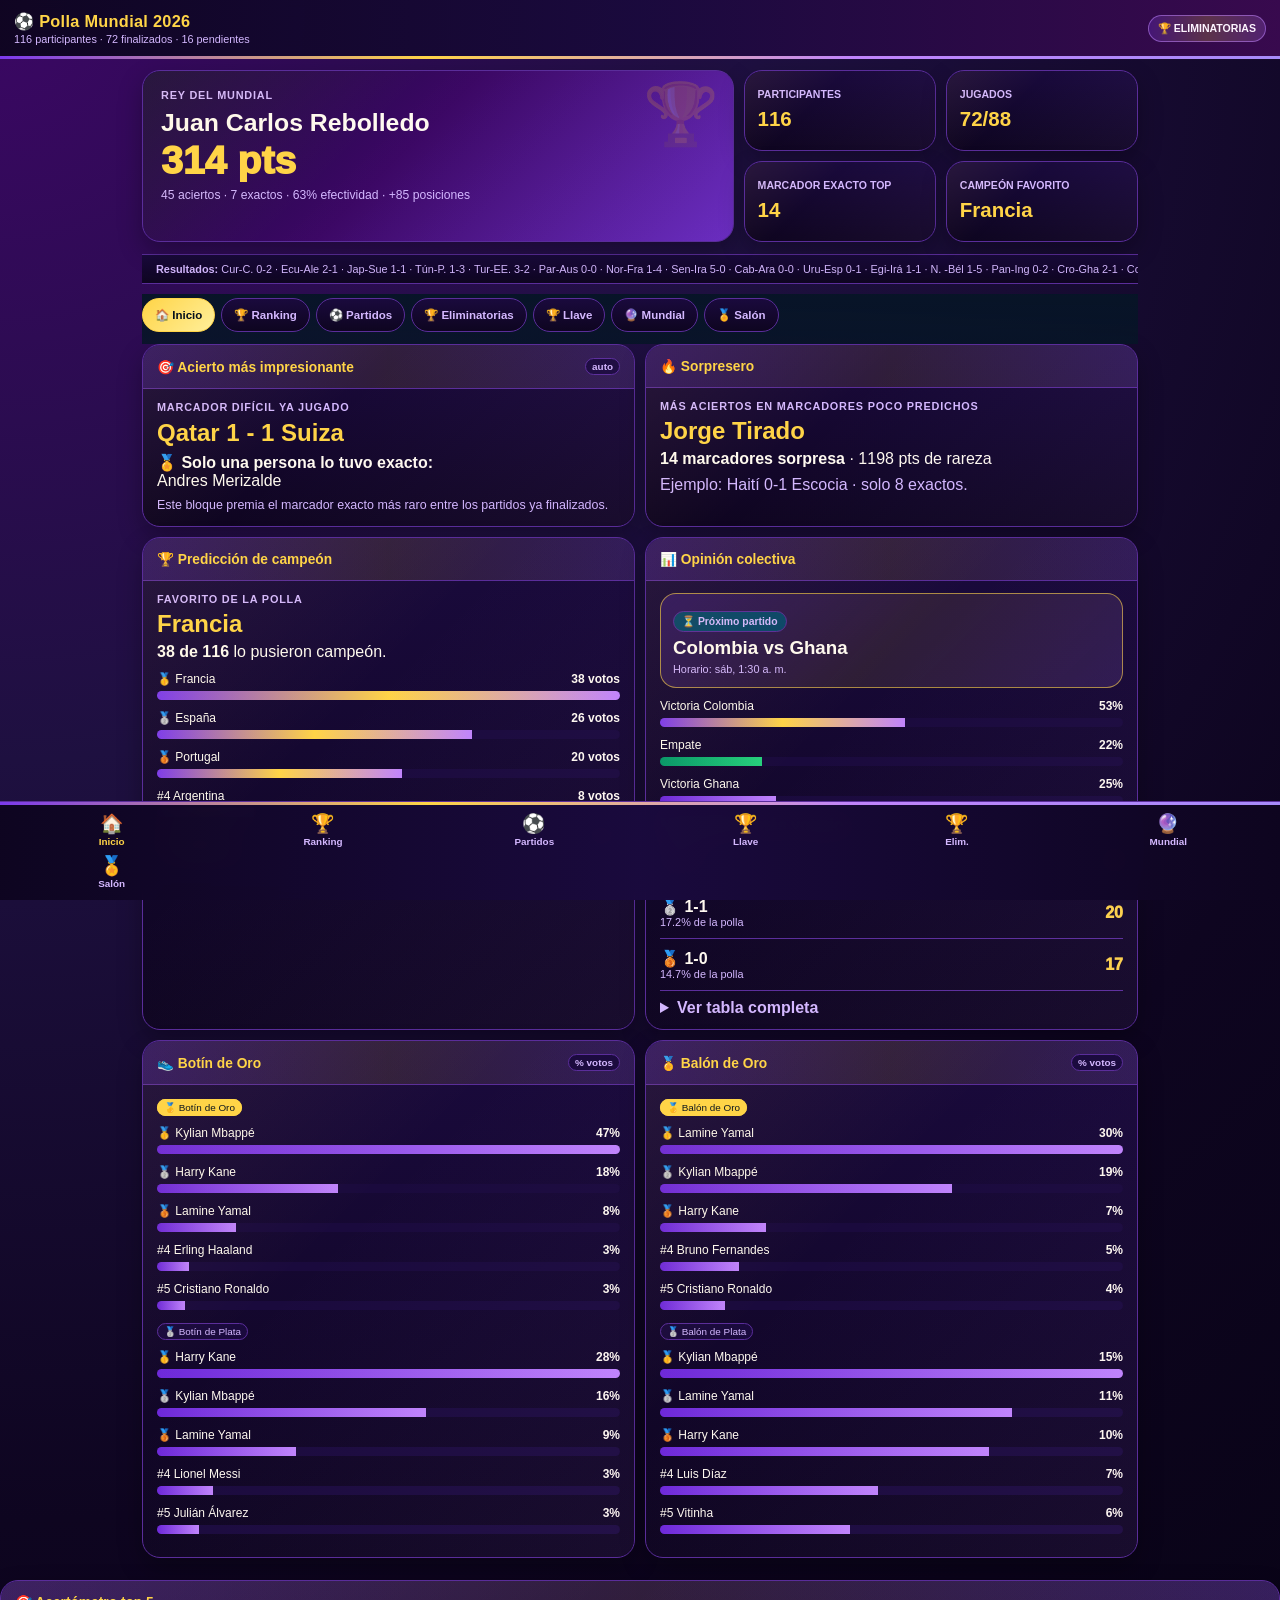
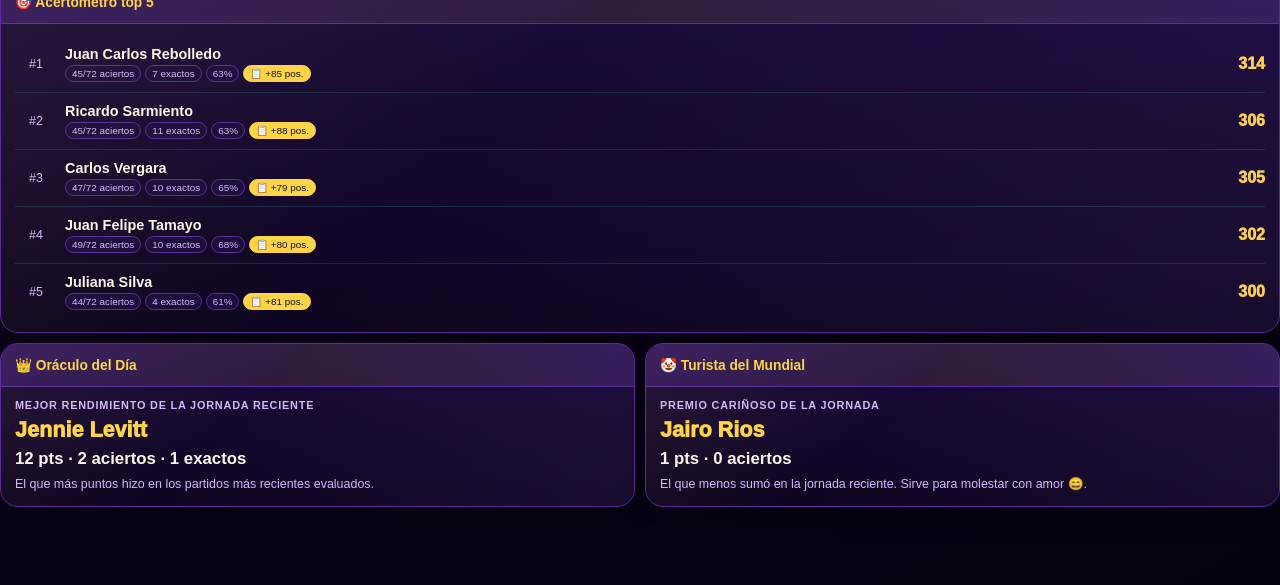
==== index.html @ 4b22132c "Add files via upload" ====
<!DOCTYPE html>
<html lang="es">
<head>
<meta charset="UTF-8">
<meta name="viewport" content="width=device-width,initial-scale=1.0,viewport-fit=cover">
<meta http-equiv="Cache-Control" content="no-cache, no-store, must-revalidate">
<meta http-equiv="Pragma" content="no-cache">
<meta http-equiv="Expires" content="0">
<title>⚽ Polla Mundial 2026 · Eliminatorias</title>
<style>
:root{--bg:#0e0520;--panel:#1a0a3d;--panel2:#240f52;--line:#5a2d9a;--gold:#ffd447;--gold2:#f4b400;--txt:#fffaf0;--muted:#d4b8ff;--ok:#26d07c;--bad:#ef3e36;--blue:#a78bfa;--violet:#c084fc;--red:#f472b6;--green:#34d399;--white:#fdf4ff}
*{box-sizing:border-box;margin:0;padding:0}
body{font-family:-apple-system,BlinkMacSystemFont,'Segoe UI',Roboto,sans-serif;background:radial-gradient(circle at top left,#3b0764 0,#1e1040 30%,#0e0520 60%,#050210 100%);color:var(--txt);min-height:100vh;padding-bottom:78px}
.header{position:sticky;top:0;z-index:50;background:linear-gradient(90deg,rgba(14,5,32,.97),rgba(26,10,61,.97),rgba(58,10,80,.95));backdrop-filter:blur(14px);border-bottom:1px solid var(--line);padding:12px 14px;display:flex;align-items:center;justify-content:space-between;gap:12px}
.brand h1{font-size:1.02rem;color:var(--gold);letter-spacing:.3px}.brand p{font-size:.68rem;color:var(--muted);margin-top:2px}
.pill{display:inline-flex;align-items:center;gap:5px;background:linear-gradient(90deg,#7c3aed44,#ffd44733,#c084fc33);border:1px solid #c084fc88;color:var(--white);font-size:.66rem;font-weight:800;border-radius:999px;padding:6px 9px;white-space:nowrap}
.wrap{max-width:1020px;margin:0 auto;padding:12px}
.hero{display:grid;grid-template-columns:1.2fr .8fr;gap:10px;margin-bottom:12px}
.card{background:linear-gradient(180deg,rgba(26,10,61,.98),rgba(14,5,32,.98));border:1px solid var(--line);border-radius:18px;box-shadow:0 10px 24px rgba(0,0,0,.28);overflow:hidden}
.leader{padding:18px;min-height:172px;position:relative}.leader:after{content:'🏆';position:absolute;right:14px;top:8px;font-size:3.8rem;opacity:.12}
.label{color:var(--muted);font-size:.68rem;font-weight:800;text-transform:uppercase;letter-spacing:.8px}.leader-name{font-size:1.55rem;font-weight:900;margin:8px 0 4px}.leader-points{font-size:2.45rem;color:var(--gold);font-weight:950;line-height:1}.leader-sub{color:var(--muted);font-size:.76rem;margin-top:8px}
.stats-grid{display:grid;grid-template-columns:1fr 1fr;gap:10px}.mini{padding:13px;min-height:81px}.mini b{display:block;font-size:1.28rem;color:var(--gold);margin-top:5px}.mini span{color:var(--muted);font-size:.66rem;text-transform:uppercase;font-weight:800}
.tabs{display:flex;gap:6px;overflow-x:auto;padding:4px 0 12px;position:sticky;top:58px;z-index:45;background:linear-gradient(180deg,rgba(7,21,39,.96),rgba(7,21,39,.88))}
.tabbtn{border:1px solid var(--line);background:linear-gradient(180deg,#1a0a3d,#0e0520);color:var(--muted);font-size:.72rem;font-weight:850;border-radius:999px;padding:9px 12px;white-space:nowrap;cursor:pointer}.tabbtn.act{background:linear-gradient(135deg,var(--gold),#ffef9a);color:#06101d;border-color:var(--gold)}
.section{display:none}.section.act{display:block}.grid2{display:grid;grid-template-columns:1fr 1fr;gap:10px}.grid3{display:grid;grid-template-columns:repeat(3,1fr);gap:10px}.section-title{font-size:.86rem;color:var(--gold);font-weight:900;padding:13px 14px;border-bottom:1px solid var(--line);display:flex;justify-content:space-between;align-items:center;gap:8px}.body{padding:12px 14px}.muted{color:var(--muted)}
.search{width:100%;padding:10px 14px;border-radius:999px;background:var(--panel2);border:1px solid var(--line);color:#fff;outline:none;margin-bottom:10px}
.rank-row{display:grid;grid-template-columns:42px 1fr 72px;gap:8px;align-items:center;padding:10px 0;border-bottom:1px solid rgba(30,58,85,.75);cursor:pointer}.rank-row:last-child{border-bottom:none}.pos{color:var(--muted);font-size:.78rem;text-align:center}.name{font-weight:760;font-size:.9rem}.pts{text-align:right;color:var(--gold);font-weight:950}
.chips{margin-top:3px;display:flex;gap:4px;flex-wrap:wrap}.chip{font-size:.62rem;background:#1a0a3d;border:1px solid var(--line);color:var(--muted);padding:2px 6px;border-radius:999px}.chip.gold{color:#06101d;background:var(--gold);border-color:var(--gold)}.chip.ok{color:var(--ok);border-color:#4cde7a66;background:#4cde7a12}.chip.violet{color:var(--violet);border-color:#c084fc66;background:#c084fc14}
.match-card{display:flex;justify-content:space-between;align-items:center;gap:8px;padding:10px 0;border-bottom:1px solid var(--line)}.match-card:last-child{border-bottom:none}.score{font-weight:950;color:var(--gold);white-space:nowrap}
.barrow{margin:11px 0}.barhead{display:flex;justify-content:space-between;font-size:.75rem;margin-bottom:5px}.bar{height:9px;background:#1a0a3d;border-radius:99px;overflow:hidden}.fill{height:100%;background:linear-gradient(90deg,#7c3aed,#ffd447,#c084fc)}.fill.ok{background:linear-gradient(90deg,#059669,#26d07c)}.fill.violet{background:linear-gradient(90deg,#6d28d9,#c084fc)}
.pred-match{padding:12px;border:1px solid var(--line);border-radius:14px;background:linear-gradient(180deg,#1a0a3d,#0e0520);margin-bottom:10px}.pred-title{font-weight:900;margin-bottom:4px}.pred-sub{font-size:.68rem;color:var(--muted);margin-bottom:8px}.group-head{display:flex;gap:6px;overflow:auto;padding-bottom:10px}.group-head button{border:1px solid var(--line);background:var(--panel2);color:var(--muted);border-radius:999px;padding:7px 11px;font-weight:900}.group-head button.act{background:linear-gradient(135deg,var(--gold),#ffef9a);color:#06101d;border-color:var(--gold)}
.profile{position:fixed;inset:0;background:rgba(2,1,10,.80);display:none;align-items:flex-end;z-index:100}.profile.act{display:flex}.sheet{background:#1a0a3d;border-top:1px solid var(--line);border-radius:24px 24px 0 0;width:100%;max-height:88vh;overflow:auto;padding:18px}.close{float:right;background:#240f52;border:1px solid var(--line);color:#fff;border-radius:999px;width:34px;height:34px}.prof-name{font-size:1.3rem;color:var(--gold);font-weight:950;margin:8px 0 12px}.prof-grid{display:grid;grid-template-columns:1fr 1fr;gap:8px}.prof-stat{background:#240f52;border:1px solid var(--line);border-radius:14px;padding:12px}.prof-stat span{font-size:.65rem;color:var(--muted);text-transform:uppercase;font-weight:850}.prof-stat b{display:block;font-size:1.25rem;color:#fff;margin-top:4px}
.bottom{position:fixed;left:0;right:0;bottom:0;z-index:60;background:linear-gradient(90deg,rgba(14,5,32,.97),rgba(26,10,61,.97));backdrop-filter:blur(14px);border-top:1px solid var(--line);display:grid;grid-template-columns:repeat(6,1fr);padding:7px 6px calc(7px + env(safe-area-inset-bottom))}.bottom button{background:transparent;border:0;color:var(--muted);font-size:.62rem;font-weight:800;padding:4px}.bottom button b{display:block;font-size:1.18rem;margin-bottom:1px}.bottom button.act{color:var(--gold)}
.empty{padding:22px;text-align:center;color:var(--muted)}.linkbtn{display:inline-block;background:var(--gold);color:#06101d;text-decoration:none;border-radius:999px;padding:10px 14px;font-weight:900;font-size:.78rem}.badge-card{display:flex;gap:12px;align-items:center;padding:10px 0;border-bottom:1px solid var(--line)}.badge-card:last-child{border-bottom:none}.badge-ico{font-size:1.8rem}.badge-title{font-weight:900}.badge-winner{font-size:.75rem;color:var(--gold);margin-top:3px}.rbar{font-size:.68rem;color:var(--muted);overflow:auto;white-space:nowrap;background:linear-gradient(180deg,#1a0a3d,#0e0520);border-top:1px solid var(--line);border-bottom:1px solid var(--line);padding:8px 14px;margin-bottom:10px}.admin-note{background:#3a1a26;border:1px solid #ffd44788;color:#fff7e6;padding:12px;border-radius:14px;font-size:.78rem;line-height:1.45}

.header:after{content:'';position:absolute;left:0;right:0;bottom:-2px;height:3px;background:linear-gradient(90deg,#7c3aed,#ffd447,#c084fc,#a78bfa)}
.card{position:relative}
.card:before{content:'';position:absolute;inset:0;border-radius:18px;pointer-events:none;background:linear-gradient(135deg,rgba(255,212,71,.08),transparent 38%,rgba(192,132,252,.07));opacity:.85}
.leader{background:linear-gradient(135deg,#1a0a3d 0%,#3b0764 45%,#7c3aed 130%)}
.leader:after{opacity:.18}
.section-title{background:linear-gradient(90deg,rgba(124,58,237,.22),rgba(255,212,71,.10),rgba(192,132,252,.14))}
.rank-row:hover,.match-card:hover,.badge-card:hover{background:rgba(255,212,71,.06);border-radius:12px}
.bottom{background:linear-gradient(90deg,rgba(14,5,32,.98),rgba(26,10,61,.98),rgba(14,5,32,.98))}
.bottom:before{content:'';position:absolute;left:0;right:0;top:0;height:3px;background:linear-gradient(90deg,#7c3aed,#ffd447,#c084fc,#a78bfa)}


.submenu{display:flex;gap:7px;overflow:auto;margin-bottom:10px;padding-bottom:2px}
.submenu button{border:1px solid var(--line);background:linear-gradient(180deg,#1a0a3d,#0e0520);color:var(--muted);border-radius:999px;padding:8px 11px;font-size:.68rem;font-weight:900;white-space:nowrap;cursor:pointer}
.submenu button.act{background:linear-gradient(135deg,var(--gold),#ffef9a);color:#06101d;border-color:var(--gold)}
.subpanel{display:none}.subpanel.act{display:block}
.pred-table-wrap{overflow:auto;border:1px solid var(--line);border-radius:16px;background:rgba(14,5,32,.35)}
.pred-table{width:100%;border-collapse:collapse;min-width:780px}
.pred-table th{position:sticky;top:0;background:#1a0a3d;color:var(--gold);font-size:.67rem;text-transform:uppercase;letter-spacing:.4px;padding:10px 8px;border-bottom:1px solid var(--line);text-align:left}
.pred-table td{padding:10px 8px;border-bottom:1px solid rgba(31,122,140,.45);font-size:.78rem;vertical-align:top}
.pred-table tr:hover{background:rgba(255,212,71,.06)}
.pred-team{font-weight:900;color:var(--white)}
.pred-small{font-size:.68rem;color:var(--muted);margin-top:3px}
.pred-winner{font-weight:950;color:var(--gold)}
.pred-score-chip{display:inline-block;border:1px solid #ffd44788;background:#ffd44722;color:#fff7e6;border-radius:999px;padding:3px 7px;font-size:.68rem;font-weight:900;margin:1px}
.award-card{padding:12px;border:1px solid rgba(90,45,154,.7);border-radius:16px;background:linear-gradient(135deg,rgba(26,10,61,.9),rgba(14,5,32,.9));margin-bottom:9px}
.award-card h3{font-size:.92rem;color:var(--gold);margin-bottom:3px}
.award-desc{font-size:.72rem;line-height:1.38;color:var(--muted);margin-top:3px}
.award-rule{font-size:.66rem;color:var(--white);opacity:.9;margin-top:4px}


.live-card{border:1px solid #ffd44799;background:linear-gradient(135deg,rgba(124,58,237,.22),rgba(255,212,71,.10),rgba(192,132,252,.14));border-radius:16px;padding:12px;margin-bottom:10px}
.live-badge{display:inline-block;background:#e5253a;color:#fff;border-radius:999px;padding:3px 8px;font-size:.65rem;font-weight:950;margin-bottom:6px;letter-spacing:.4px}
.time-badge{display:inline-block;background:#084568;border:1px solid var(--line);color:var(--muted);border-radius:999px;padding:3px 8px;font-size:.65rem;font-weight:850;margin-top:5px}


.quick-award-name{font-size:1.35rem;font-weight:950;color:var(--gold);margin:6px 0}
.quick-award-score{font-size:1.05rem;font-weight:900}
.quick-award-desc{font-size:.78rem;color:var(--muted);line-height:1.4;margin-top:7px}

@media(max-width:720px){.hero,.grid2,.grid3{grid-template-columns:1fr}.stats-grid{grid-template-columns:1fr 1fr}.leader{min-height:150px}.leader-name{font-size:1.25rem}.leader-points{font-size:2.05rem}.tabs{display:none}.wrap{padding:10px}.brand h1{font-size:.92rem}.pill{font-size:.58rem}.rank-row{grid-template-columns:34px 1fr 62px}.name{font-size:.84rem}.section-title{font-size:.82rem}.bottom button{font-size:.58rem}}

.collective-table{width:100%;border-collapse:collapse;background:#fff;color:#111;border-radius:10px;overflow:hidden;font-size:.82rem}
.collective-table th{background:#bfbfbf;color:#111;text-transform:uppercase;text-align:left;padding:7px;border:1px solid #111}
.collective-table td{padding:7px;border:1px solid #111}
.collective-table tfoot td{background:#bfbfbf;font-weight:900;text-transform:uppercase}

.ko-summary{display:grid;grid-template-columns:repeat(5,1fr);gap:8px;margin-bottom:12px}
.ko-card{background:#1a0a3d;border:1px solid var(--line);border-radius:15px;padding:12px;min-height:80px}
.ko-card span{display:block;color:var(--muted);font-size:.64rem;text-transform:uppercase;font-weight:900}.ko-card b{display:block;color:var(--gold);font-size:1.25rem;margin-top:5px}
.ko-rank-row{display:grid;grid-template-columns:44px 1fr 86px;gap:8px;align-items:center;border-bottom:1px solid rgba(31,122,140,.45);padding:10px 0;cursor:pointer}.ko-rank-row:last-child{border-bottom:none}
.ko-status{font-size:.72rem;color:var(--muted);line-height:1.35;margin:0 0 10px}.ko-phase-title{font-weight:950;color:var(--gold);margin:4px 0 8px}.ko-detail{font-size:.68rem;color:var(--muted);margin-top:4px}.ko-pill{display:inline-block;border:1px solid var(--line);border-radius:999px;padding:3px 7px;margin:2px;font-size:.65rem;color:var(--muted);background:#062441}.ko-pill.ok{border-color:#26d07c99;color:#26d07c}.ko-pill.bad{border-color:#ef3e3699;color:#ff8a84}
@media(max-width:700px){.ko-summary{grid-template-columns:1fr 1fr}.hero,.grid2,.grid3{grid-template-columns:1fr}.tabs{top:56px}.pred-table{min-width:680px}}

</style>
<link rel="stylesheet" href="bracket.css">
</head>
<body>
<header class="header"><div class="brand"><h1>⚽ Polla Mundial 2026</h1><p id="subtitle">Cargando datos...</p></div><span class="pill" id="live-pill">🏆 ELIMINATORIAS</span></header>
<div class="wrap">
  <section class="hero">
    <div class="card leader"><div class="label">Rey del Mundial</div><div class="leader-name" id="leader-name">—</div><div class="leader-points"><span id="leader-pts">0</span> pts</div><div class="leader-sub" id="leader-sub">Calculando ranking...</div></div>
    <div class="stats-grid">
      <div class="card mini"><span>Participantes</span><b id="stat-part">116</b></div>
      <div class="card mini"><span>Jugados</span><b id="stat-played">0/0</b></div>
      <div class="card mini"><span>Marcador exacto top</span><b id="stat-exact">0</b></div>
      <div class="card mini"><span>Campeón favorito</span><b id="stat-champ">—</b></div>
    </div>
  </section>

  <div class="rbar" id="rbar"><b>Resultados:</b> cargando...</div>

  <nav class="tabs">
    <button class="tabbtn act" onclick="show('inicio',this)">🏠 Inicio</button>
    <button class="tabbtn" onclick="show('ranking',this)">🏆 Ranking</button>
    <button class="tabbtn" onclick="show('partidos',this)">⚽ Partidos</button>
    <button class="tabbtn" onclick="show('eliminatorias',this)">🏆 Eliminatorias</button>
    <button class="tabbtn" onclick="show('bracket',this)">🏆 Llave</button>
    <button class="tabbtn" onclick="show('preds',this)">🔮 Mundial</button>
    <button class="tabbtn" onclick="show('salon',this)">🏅 Salón</button>
  </nav>

  <section id="inicio" class="section act">
    <div class="grid2">
      <div class="card"><div class="section-title">🎯 Acierto más impresionante <span id="daily-tag" class="chip">auto</span></div><div class="body" id="daily-card"></div></div>
      <div class="card"><div class="section-title">🔥 Sorpresero</div><div class="body" id="surprise-card"></div></div>
    </div>
    <div style="height:10px"></div>
    <div class="grid2">
      <div class="card"><div class="section-title">🏆 Predicción de campeón</div><div class="body" id="champion-card"></div></div>
      <div class="card"><div class="section-title">📊 Opinión colectiva</div><div class="body" id="collective-card"></div></div>
    </div>
    <div style="height:10px"></div>
    <div class="grid2">
      <div class="card"><div class="section-title">👟 Botín de Oro <span class="chip">% votos</span></div><div class="body" id="botin-card"></div></div>
      <div class="card"><div class="section-title">🏅 Balón de Oro <span class="chip">% votos</span></div><div class="body" id="balon-card"></div></div>
    </div>
    </div>
    <div style="height:10px"></div>
    <div class="card"><div class="section-title">🎯 Acertómetro top 5</div><div class="body" id="top-meter"></div></div>
    <div style="height:10px"></div>
    <div class="grid2">
      <div class="card"><div class="section-title">👑 Oráculo del Día</div><div class="body" id="oracle-card"></div></div>
      <div class="card"><div class="section-title">🤡 Turista del Mundial</div><div class="body" id="tourist-card"></div></div>
    </div>
  </section>

  <section id="ranking" class="section"><div class="card"><div class="section-title">🏆 Ranking general <span class="chip">toca un nombre</span></div><div class="body"><input class="search" id="search" placeholder="🔍 Buscar participante..." oninput="renderRanking()"><div id="ranking-list"></div></div></div></section>


  <section id="eliminatorias" class="section">
    <div class="card">
      <div class="section-title">🏆 Eliminatorias · Ranking por fase <span class="chip">16avos · 8vos · cuartos · semis · final</span></div>
      <div class="body">
        <div class="submenu">
          <button class="act" onclick="showSub('ko-16',this)">🏆 16avos</button>
          <button onclick="showSub('ko-8',this)">⚡ 8vos</button>
          <button onclick="showSub('ko-4',this)">🏅 Cuartos</button>
          <button onclick="showSub('ko-2',this)">🔥 Semis</button>
          <button onclick="showSub('ko-final',this)">👑 Final</button>
          <button onclick="showSub('ko-resumen',this)">📊 Resumen</button>
        </div>
        <div id="sub-ko-16" class="subpanel act"><div id="ko-16-content"></div></div>
        <div id="sub-ko-8" class="subpanel"><div id="ko-8-content"></div></div>
        <div id="sub-ko-4" class="subpanel"><div id="ko-4-content"></div></div>
        <div id="sub-ko-2" class="subpanel"><div id="ko-2-content"></div></div>
        <div id="sub-ko-final" class="subpanel"><div id="ko-final-content"></div></div>
        <div id="sub-ko-resumen" class="subpanel"><div id="ko-resumen-content"></div></div>
      </div>
    </div>
  </section>

  <!-- ═══════════════════════════════════════════════════════
       🏆 CAMINO AL CAMPEONATO — bracket.js
       Todo el renderizado es dinámico. No editar manualmente.
       ═══════════════════════════════════════════════════════ -->
  <section id="bracket" class="section">
    <div class="card" style="overflow:hidden;padding:0">
      <div id="bracket-section-body">
        <!-- bracket.js inyecta aquí el árbol completo -->
        <div class="br-loading">
          <div class="br-loading-spinner"></div><br>Cargando llave…
        </div>
      </div>
    </div>
  </section>

  <section id="preds" class="section">
    <div class="card">
      <div class="section-title">🔮 Predicciones · Eliminatorias <span class="chip">16avos · 8vos · cuartos · semis</span></div>
      <div class="body">
        <div class="submenu" style="overflow-x:auto;display:flex;gap:6px;padding-bottom:8px">
          <button class="act" onclick="showSub('preds-ko16',this)">🏆 16avos</button>
          <button onclick="showSub('preds-ko8',this)">⚡ 8vos</button>
          <button onclick="showSub('preds-ko4',this)">🏅 Cuartos</button>
          <button onclick="showSub('preds-kosf',this)">🔥 Semis+Final</button>
          <button onclick="showSub('preds-honor',this)">🌟 Honor</button>
          <button onclick="showSub('preds-grupos',this)">📋 Grupos</button>
        </div>
        <div id="sub-preds-ko16" class="subpanel act"><div id="preds-ko16-content"></div></div>
        <div id="sub-preds-ko8" class="subpanel"><div id="preds-ko8-content"></div></div>
        <div id="sub-preds-ko4" class="subpanel"><div id="preds-ko4-content"></div></div>
        <div id="sub-preds-kosf" class="subpanel"><div id="preds-kosf-content"></div></div>
        <div id="sub-preds-honor" class="subpanel">
          <div class="grid2" style="margin-bottom:10px">
            <div><div class="ko-phase-title">🏆 Campeón favorito</div><div id="champion-full"></div></div>
            <div><div class="ko-phase-title">🎖️ Podio elegido</div><div id="podium-card"></div></div>
          </div>
        </div>
        <div id="sub-preds-grupos" class="subpanel">
          <div class="group-head" id="group-buttons"></div>
          <div id="group-predictions"></div>
        </div>
      </div>
    </div>
    <div style="height:10px"></div>
    <div class="card"><div class="section-title">👥 Grupos privados</div><div class="body"><a class="linkbtn" href="grupos.html">Abrir ligas privadas</a><p class="muted" style="margin-top:10px;line-height:1.45">Aquí puedes manejar tus grupos internos.</p></div></div>
  </section>

  <section id="partidos" class="section">
    <div class="card">
      <div class="section-title">⚽ Partidos <span class="chip">16avos · predicciones · calendario</span></div>
      <div class="body">
        <div class="submenu">
          <button class="act" onclick="showSub('match-preds',this)">🔮 Predicciones por partido</button>
          <button onclick="showSub('match-results',this)">✅ Resultados fase de grupos</button>
          <button onclick="showSub('match-next',this)">📅 16avos de Final</button>
        </div>
        <div id="sub-match-preds" class="subpanel act">
          <div class="pred-table-wrap">
            <table class="pred-table">
              <thead><tr><th>Partido</th><th>La multitud dice</th><th>Marcador más predicho</th><th>Top marcadores</th><th>Estado</th></tr></thead>
              <tbody id="match-pred-table"></tbody>
            </table>
          </div>
        </div>
        <div id="sub-match-results" class="subpanel"><div id="played-list"></div></div>
        <div id="sub-match-next" class="subpanel"><div id="pending-list"></div></div>
      </div>
    </div>
  </section>

  <section id="salon" class="section">
    <div class="grid2">
      <div class="card">
        <div class="section-title">🏅 Salón de la fama <span class="chip">premios automáticos</span></div>
        <div class="body" id="badges"></div>
      </div>
      <div class="card">
        <div class="section-title">📖 Qué significa cada premio</div>
        <div class="body" id="award-definitions">
          <div class="award-card"><h3>👑 Oráculo del Día</h3><div class="award-desc">La persona que más puntos hizo en la jornada más reciente con partidos finalizados.</div><div class="award-rule">Premia el mejor rendimiento del día.</div></div>
          <div class="award-card"><h3>🤡 Turista del Mundial</h3><div class="award-desc">La persona con menos puntos en la jornada más reciente.</div><div class="award-rule">Premio cariñoso para quien salió a pasear y no a pronosticar.</div></div>
          <div class="award-card"><h3>🔥 Golpe de Suerte</h3><div class="award-desc">Quien acertó un marcador exacto muy poco predicho.</div><div class="award-rule">Entre más raro el marcador, más vale el golpe.</div></div>
          <div class="award-card"><h3>🎯 Francotirador</h3><div class="award-desc">Quien lleva más marcadores exactos en todo el torneo.</div><div class="award-rule">No basta acertar ganador: aquí manda el marcador perfecto.</div></div>
          <div class="award-card"><h3>🐙 Pulpo Paul</h3><div class="award-desc">Quien tiene el mayor porcentaje de aciertos de resultado.</div><div class="award-rule">Mide consistencia: local, empate o visitante.</div></div>
          <div class="award-card"><h3>🧨 Rey del Batacazo</h3><div class="award-desc">Quien acertó el resultado menos predicho del torneo.</div><div class="award-rule">Premia ver venir lo que casi nadie vio.</div></div>
          <div class="award-card"><h3>🏆 Rey del Mundial</h3><div class="award-desc">El líder actual de la clasificación general.</div><div class="award-rule">El premio principal: más puntos acumulados.</div></div>
        </div>
      </div>
    </div>
    <div style="height:10px"></div>
    <div class="card"><div class="section-title">🧨 Resultados menos predichos</div><div class="body" id="rarest-results"></div></div>
  </section>
</div>

<nav class="bottom">
  <button class="act" onclick="showMobile('inicio',this)"><b>🏠</b>Inicio</button>
  <button onclick="showMobile('ranking',this)"><b>🏆</b>Ranking</button>
  <button onclick="showMobile('partidos',this)"><b>⚽</b>Partidos</button>
  <button onclick="showMobile('bracket',this)"><b>🏆</b>Llave</button>
  <button onclick="showMobile('eliminatorias',this)"><b>🏆</b>Elim.</button>
  <button onclick="showMobile('preds',this)"><b>🔮</b>Mundial</button>
  <button onclick="showMobile('salon',this)"><b>🏅</b>Salón</button>
</nav>

<div class="profile" id="profile"><div class="sheet"><button class="close" onclick="closeProfile()">×</button><div class="prof-name" id="prof-name">Perfil</div><div class="prof-grid" id="prof-grid"></div><div style="height:12px"></div><div class="card"><div class="section-title">Últimos partidos evaluados</div><div class="body" id="prof-matches"></div></div></div></div>

<script>
let PRED,RES,PARTICIPANTES=[],MATCHES=[],PLAYED=[],PENDING=[],RANKING=[],GROUP='A',CHAMPIONS=[],RARE_EVENTS=[],SURPRISE=null;

// Calendario interno para ordenar "en vivo" y "próximos".
// Horas en UTC. No afecta los resultados ni el ranking.
const MATCH_SCHEDULE={
  p001:'2026-06-11T19:00:00Z',p002:'2026-06-12T02:00:00Z',
  p003:'2026-06-12T19:00:00Z',p004:'2026-06-13T01:00:00Z',
  p008:'2026-06-13T19:00:00Z',p007:'2026-06-13T22:00:00Z',p005:'2026-06-14T01:00:00Z',
  p006:'2026-06-14T04:00:00Z',p010:'2026-06-14T17:00:00Z',p011:'2026-06-14T20:00:00Z',p009:'2026-06-14T23:00:00Z',p012:'2026-06-15T02:00:00Z',
  p014:'2026-06-15T16:00:00Z',p016:'2026-06-15T19:00:00Z',p013:'2026-06-15T22:00:00Z',p015:'2026-06-16T01:00:00Z',
  p017:'2026-06-16T19:00:00Z',p018:'2026-06-16T22:00:00Z',p019:'2026-06-17T01:00:00Z',
  p020:'2026-06-17T04:00:00Z',p023:'2026-06-17T17:00:00Z',p022:'2026-06-17T20:00:00Z',p021:'2026-06-17T23:00:00Z',p024:'2026-06-18T02:00:00Z',
  p025:'2026-06-18T16:00:00Z',p026:'2026-06-18T19:00:00Z',p027:'2026-06-18T22:00:00Z',p028:'2026-06-19T01:00:00Z',
  p032:'2026-06-19T19:00:00Z',p030:'2026-06-19T22:00:00Z',p029:'2026-06-20T00:30:00Z',p031:'2026-06-20T03:00:00Z',
  p035:'2026-06-20T17:00:00Z',p033:'2026-06-20T20:00:00Z',p034:'2026-06-21T00:00:00Z',
  p036:'2026-06-21T04:00:00Z',p038:'2026-06-21T16:00:00Z',p039:'2026-06-21T19:00:00Z',p037:'2026-06-21T22:00:00Z',p040:'2026-06-22T01:00:00Z',
  p043:'2026-06-22T17:00:00Z',p042:'2026-06-22T21:00:00Z',p041:'2026-06-23T00:00:00Z',p044:'2026-06-23T03:00:00Z',
  p047:'2026-06-23T17:00:00Z',p045:'2026-06-23T20:00:00Z',p046:'2026-06-23T23:00:00Z',p048:'2026-06-24T02:00:00Z',
  p051:'2026-06-24T19:00:00Z',p052:'2026-06-24T19:00:00Z',p049:'2026-06-24T22:00:00Z',p050:'2026-06-24T22:00:00Z',p053:'2026-06-25T01:00:00Z',p054:'2026-06-25T01:00:00Z',
  p056:'2026-06-25T20:00:00Z',p055:'2026-06-25T20:00:00Z',p058:'2026-06-25T23:00:00Z',p057:'2026-06-25T23:00:00Z',p059:'2026-06-26T02:00:00Z',p060:'2026-06-26T02:00:00Z',
  p061:'2026-06-26T19:00:00Z',p062:'2026-06-26T19:00:00Z',p066:'2026-06-27T00:00:00Z',p065:'2026-06-27T00:00:00Z',p064:'2026-06-27T03:00:00Z',p063:'2026-06-27T03:00:00Z',
  p067:'2026-06-27T21:00:00Z',p068:'2026-06-27T21:00:00Z',p071:'2026-06-27T23:30:00Z',p072:'2026-06-27T23:30:00Z',p070:'2026-06-28T02:00:00Z',p069:'2026-06-28T02:00:00Z',
  // 16avos de Final
  p073:'2026-06-28T19:00:00Z',
  p074:'2026-06-29T17:00:00Z',p075:'2026-06-29T20:30:00Z',p076:'2026-06-30T01:00:00Z',
  p077:'2026-06-30T17:00:00Z',p078:'2026-06-30T21:00:00Z',p079:'2026-07-01T01:00:00Z',
  p080:'2026-07-01T16:00:00Z',p081:'2026-07-01T20:00:00Z',p082:'2026-07-02T00:00:00Z',
  p083:'2026-07-02T19:00:00Z',p084:'2026-07-02T23:00:00Z',p085:'2026-07-03T03:00:00Z',
  p086:'2026-07-03T18:00:00Z',p087:'2026-07-03T22:00:00Z',p088:'2026-07-04T01:30:00Z'
};
function matchTime(m){return MATCH_SCHEDULE[m.id]?new Date(MATCH_SCHEDULE[m.id]).getTime():((m.matchId||9999)*999999999999)}
function fmtTime(m){
  if(!MATCH_SCHEDULE[m.id])return '';
  return new Date(MATCH_SCHEDULE[m.id]).toLocaleString('es-CO',{weekday:'short',hour:'numeric',minute:'2-digit',hour12:true});
}
function currentLiveMatches(){
  const fromData=MATCHES.filter(isLive).sort((a,b)=>matchTime(a)-matchTime(b));
  if(fromData.length)return fromData;
  const now=Date.now();
  return MATCHES
    .filter(m=>m.estado!=='finalizado'&&MATCH_SCHEDULE[m.id])
    .filter(m=>{
      const t=matchTime(m);
      return now>=t && now<=t+(2.2*60*60*1000);
    })
    .sort((a,b)=>matchTime(a)-matchTime(b));
}
function currentLiveMatch(){return currentLiveMatches()[0]||null}
function nextScheduledMatches(){
  const now=Date.now();
  const upcoming=MATCHES
    .filter(m=>!isScoreable(m))
    .slice()
    .sort((a,b)=>matchTime(a)-matchTime(b))
    .filter(m=>!MATCH_SCHEDULE[m.id]||matchTime(m)>now-(2.35*60*60*1000));
  if(!upcoming.length)return [];
  const firstTime=matchTime(upcoming[0]);
  // Si hay partidos simultáneos, muestra todos los que inician a la misma hora.
  return upcoming.filter(m=>Math.abs(matchTime(m)-firstTime)<=10*60*1000);
}
function nextScheduledMatch(){return nextScheduledMatches()[0]||null}
function displayFocusMatches(){
  const live=currentLiveMatches();
  if(live.length)return live;
  const next=nextScheduledMatches();
  if(next.length)return next;
  return MATCHES.length?[MATCHES[MATCHES.length-1]]:[];
}
function displayFocusMatch(){return displayFocusMatches()[0]||null}

const BADGE_DEFS={
  leader:{ico:'👑',title:'Rey del Mundial',desc:'Líder actual de la polla'},
  exact:{ico:'🎯',title:'Francotirador',desc:'Más marcadores exactos'},
  hit:{ico:'🐙',title:'Pulpo Paul',desc:'Mayor porcentaje de aciertos'},
  surprise:{ico:'🔥',title:'Sorpresero',desc:'Más aciertos en marcadores poco predichos'},
  champion:{ico:'🏆',title:'Visión de campeón',desc:'Su campeón elegido es el más popular'}
};
function esc(s){return String(s??'').replace(/[&<>"']/g,m=>({'&':'&amp;','<':'&lt;','>':'&gt;','"':'&quot;',"'":'&#39;'}[m]))}
function outcome(a,b){return a>b?'L':a<b?'V':'E'}
function outcomeLabel(o,m){return o==='L'?m.local:o==='V'?m.visitante:'Empate'}
function points(ph,pa,rh,ra){ph=+ph;pa=+pa;rh=+rh;ra=+ra;if(ph===rh&&pa===ra)return 5+rh+ra;const ok=outcome(ph,pa)===outcome(rh,ra);const bonus=(ph===rh&&rh>0)?rh:((pa===ra&&ra>0)?ra:0);return ok?3+bonus:bonus}
function norm(s){return (s||'').toLowerCase().normalize('NFD').replace(/[\u0300-\u036f]/g,'')}
function teamKey(s){return norm(s).replace(/[^a-z0-9]/g,'')}
function sameTeam(a,b){return teamKey(a)===teamKey(b)}
function pairKey(a,b){return [teamKey(a),teamKey(b)].sort().join('::')}
function pct(n,d){return Math.round((n/(d||1))*100)}
function medal(i){return i===1?'🥇':i===2?'🥈':i===3?'🥉':'#'+i}

function isScoreable(m){
  return (m.estado==='finalizado'||m.estado==='en_vivo') && m.golesLocal!==null && m.golesVisitante!==null;
}
function isFinal(m){
  return m.estado==='finalizado' && m.golesLocal!==null && m.golesVisitante!==null;
}
function isLive(m){
  return m.estado==='en_vivo' && m.golesLocal!==null && m.golesVisitante!==null;
}


// Corrección de seguridad para el Grupo B:
// evita que el partido Suiza-Bosnia de jornada 2 se duplique como jornada 3.
// p026 es Suiza vs Bosnia 4-1; p051 debe ser Suiza vs Canadá; p052 debe ser Bosnia vs Qatar.
function sanitizeMatches(matches){
  matches.forEach(m=>{
    if(m.id==='p051'){
      const l=norm(m.local), v=norm(m.visitante);
      const isCorrect=l.includes('suiza') && v.includes('canada');
      const isDuplicated=(l.includes('bosnia')&&v.includes('suiza'))||(l.includes('suiza')&&v.includes('bosnia'));
      if(!isCorrect || isDuplicated){
        m.local='Suiza';
        m.visitante='Canadá';
        m.grupo='B';
        m.jornada=3;
        m.estado='pendiente';
        m.golesLocal=null;
        m.golesVisitante=null;
      }
      if(m.espn_id==='760439') delete m.espn_id;
    }
    if(m.id==='p052'){
      const l=norm(m.local), v=norm(m.visitante);
      const isCorrect=l.includes('bosnia') && v.includes('qatar');
      if(!isCorrect){
        m.local='Bosnia';
        m.visitante='Qatar';
        m.grupo='B';
        m.jornada=3;
        m.estado='pendiente';
        m.golesLocal=null;
        m.golesVisitante=null;
      }
      if(m.espn_id==='760439') delete m.espn_id;
    }
  });
  return matches;
}

async function loadData(){
  try{
    const [p,r]=await Promise.all([
      fetch('predicciones.json?ts='+Date.now(), {cache:'no-store'}).then(x=>{if(!x.ok)throw new Error('No cargó predicciones.json');return x.json()}),
      fetch('resultados.json?ts='+Date.now(), {cache:'no-store'}).then(x=>{if(!x.ok)throw new Error('No cargó resultados.json');return x.json()})
    ]);
    PRED=p;RES=r;
    PARTICIPANTES=(p.participantes||[]).filter(x=>x.id!=='alejandro_gonzalex'&&x.nombre!=='Alejandro Gonzalex');
    MATCHES=sanitizeMatches((r.partidos||[]).map(m=>({...m})));
    PLAYED=MATCHES.filter(isScoreable).sort((a,b)=>matchTime(a)-matchTime(b));
    PENDING=MATCHES.filter(m=>!isScoreable(m)).sort((a,b)=>matchTime(a)-matchTime(b));
    calculate();renderAll();
  }catch(e){
    document.getElementById('subtitle').textContent='No pude cargar predicciones.json/resultados.json';
    document.getElementById('daily-card').innerHTML='<div class="empty">No cargaron los datos. Revisa que index.html, predicciones.json y resultados.json estén en la misma carpeta. Detalle: '+esc(e.message)+'</div>';
  }
}

// Bonificación por posiciones finales de grupo.
// Se suma únicamente cuando el grupo ya tiene sus 6 partidos finalizados.
// 1.º correcto = 4 pts, 2.º correcto = 3 pts, 3.º correcto = 1 pt, 4.º correcto = 1 pt.
const GROUP_POSITION_BONUS=[4,3,1,1];
function groupLetters(){return [...new Set(MATCHES.map(m=>m.grupo).filter(Boolean))].sort()}
function groupMatches(g){return MATCHES.filter(m=>m.grupo===g).sort((a,b)=>matchTime(a)-matchTime(b))}
function tableRow(team){return {team,pj:0,pts:0,gf:0,gc:0,gd:0,w:0,d:0,l:0}}
function addStandingMatch(rows,local,visitante,gl,gv){
  if(!rows[local])rows[local]=tableRow(local);
  if(!rows[visitante])rows[visitante]=tableRow(visitante);
  const a=rows[local], b=rows[visitante];
  a.pj++;b.pj++;a.gf+=gl;a.gc+=gv;b.gf+=gv;b.gc+=gl;a.gd=a.gf-a.gc;b.gd=b.gf-b.gc;
  if(gl>gv){a.w++;b.l++;a.pts+=3}else if(gl<gv){b.w++;a.l++;b.pts+=3}else{a.d++;b.d++;a.pts++;b.pts++}
}
function sortStandings(rows){
  return Object.values(rows).sort((a,b)=>b.pts-a.pts||b.gd-a.gd||b.gf-a.gf||a.gc-b.gc||a.team.localeCompare(b.team));
}
function actualGroupStanding(g){
  const ms=groupMatches(g);
  if(ms.length<6 || !ms.every(isFinal))return null;
  const rows={};
  ms.forEach(m=>addStandingMatch(rows,m.local,m.visitante,+m.golesLocal,+m.golesVisitante));
  return sortStandings(rows);
}
function predictedGroupStandingFromScores(g,p){
  const ms=groupMatches(g);
  if(ms.length<6)return null;
  const rows={};
  for(const m of ms){
    const pr=p.predicciones?.[m.id];
    if(!pr || pr.golesLocal===undefined || pr.golesVisitante===undefined)return null;
    addStandingMatch(rows,m.local,m.visitante,+pr.golesLocal,+pr.golesVisitante);
  }
  return sortStandings(rows);
}
function predictedGroupStanding(g,p){
  const byScore=predictedGroupStandingFromScores(g,p)||[];
  const statsByTeam={};
  byScore.forEach(x=>statsByTeam[teamKey(x.team)]=x);
  if(p.grupos && Array.isArray(p.grupos[g]) && p.grupos[g].length>=4){
    return p.grupos[g].map(team=>({...(statsByTeam[teamKey(team)]||{}),team}));
  }
  return byScore.length?byScore:null;
}
function groupPositionBonus(p){
  let total=0,hits=0,closed=0;
  const detail=[];
  groupLetters().forEach(g=>{
    const real=actualGroupStanding(g);
    if(!real)return;
    const pred=predictedGroupStanding(g,p);
    if(!pred)return;
    closed++;
    for(let i=0;i<4;i++){
      if(real[i]?.team && pred[i]?.team && sameTeam(real[i].team,pred[i].team)){
        const pts=GROUP_POSITION_BONUS[i]||0;
        total+=pts;hits++;
        detail.push({grupo:g,pos:i+1,team:real[i].team,pts});
      }
    }
  });
  return {total,hits,closed,detail};
}
function calculate(){
  RANKING=PARTICIPANTES.map(p=>{
    let pts=0,ex=0,hit=0,last=[],surpriseScore=0,surpriseHits=0;
    PLAYED.forEach(m=>{
      const pr=p.predicciones?.[m.id];if(!pr)return;
      const s=points(pr.golesLocal,pr.golesVisitante,m.golesLocal,m.golesVisitante);
      pts+=s;
      const exact=+pr.golesLocal===+m.golesLocal&&+pr.golesVisitante===+m.golesVisitante;
      const ok=outcome(+pr.golesLocal,+pr.golesVisitante)===outcome(+m.golesLocal,+m.golesVisitante);
      if(exact)ex++;if(ok)hit++;
      last.push({m,pr,s,exact,ok});
    });
    const groupBonus=groupPositionBonus(p);
    const r32Bonus=r32ExactMatchupBonus(p);
    pts+=groupBonus.total+r32Bonus.total;
    return {...p,pts,exact:ex,hit,pct:PLAYED.length?pct(hit,PLAYED.length):0,last:last.reverse(),surpriseScore,surpriseHits,groupPosPts:groupBonus.total,groupPosHits:groupBonus.hits,groupPosClosed:groupBonus.closed,groupPosDetail:groupBonus.detail,r32MatchPts:r32Bonus.total,r32MatchHits:r32Bonus.hits,r32MatchAvailable:r32Bonus.available,r32MatchDetail:r32Bonus.detail}
  });
  computeRarity();
  RANKING.sort((a,b)=>b.pts-a.pts||b.exact-a.exact||b.hit-a.hit||b.groupPosPts-a.groupPosPts||a.nombre.localeCompare(b.nombre));
  RANKING.forEach((p,i)=>p.pos=i+1);
  computeChampions();
}
function computeRarity(){
  RARE_EVENTS=[];
  PLAYED.forEach(m=>{
    const exactScore=`${m.golesLocal}-${m.golesVisitante}`;
    const scoreCounts={};
    const outcomeCounts={L:0,E:0,V:0};
    PARTICIPANTES.forEach(p=>{
      const pr=p.predicciones?.[m.id];if(!pr)return;
      const score=`${pr.golesLocal}-${pr.golesVisitante}`;
      scoreCounts[score]=(scoreCounts[score]||0)+1;
      outcomeCounts[outcome(+pr.golesLocal,+pr.golesVisitante)]++;
    });
    const exactCount=scoreCounts[exactScore]||0;
    const realOutcome=outcome(+m.golesLocal,+m.golesVisitante);
    const outcomeCount=outcomeCounts[realOutcome]||0;
    RARE_EVENTS.push({m,exactCount,outcomeCount,exactScore,realOutcome});
    if(exactCount>0){
      RANKING.forEach(p=>{
        const pr=p.predicciones?.[m.id];if(!pr)return;
        if(+pr.golesLocal===+m.golesLocal&&+pr.golesVisitante===+m.golesVisitante){
          p.surpriseHits=(p.surpriseHits||0)+1;
          p.surpriseScore=(p.surpriseScore||0)+(PARTICIPANTES.length-exactCount+1);
        }
      });
    }
  });
  RARE_EVENTS.sort((a,b)=>(a.exactCount-b.exactCount)||(a.outcomeCount-b.outcomeCount));
  SURPRISE=RANKING.slice().sort((a,b)=>(b.surpriseScore||0)-(a.surpriseScore||0)||b.exact-a.exact)[0];
}
function cleanHonorTeam(value){
  const raw=String(value||'').trim();
  if(!raw)return '';
  // Algunas celdas de Excel exportaron códigos internos de la llave (W101, L101, 1K)
  // en vez del país. No deben mostrarse como equipos favoritos.
  if(/^W\d+$/i.test(raw) || /^L\d+$/i.test(raw) || /^\d+[A-Z]$/i.test(raw))return '';
  return raw;
}
function addVote(obj,value){
  const team=cleanHonorTeam(value);
  if(team)obj[team]=(obj[team]||0)+1;
}
function computeChampions(){
  const count={};
  const sub={};
  const third={};
  PARTICIPANTES.forEach(p=>{
    const h=p.honor||{};
    addVote(count,h.campeon);
    addVote(sub,h.subcampeon);
    addVote(third,h.tercer_puesto);
  });
  CHAMPIONS=Object.entries(count).map(([team,n])=>({team,n})).sort((a,b)=>b.n-a.n||a.team.localeCompare(b.team));
  window.SUBS=Object.entries(sub).map(([team,n])=>({team,n})).sort((a,b)=>b.n-a.n||a.team.localeCompare(b.team));
  window.THIRDS=Object.entries(third).map(([team,n])=>({team,n})).sort((a,b)=>b.n-a.n||a.team.localeCompare(b.team));
}

const KO_PHASES={
  '16avos':{ids:['p073','p074','p075','p076','p077','p078','p079','p080','p081','p082','p083','p084','p085','p086','p087','p088'],total:16,label:'Clasificados a 8vos / 16avos jugados'},
  '8vos':{ids:['p089','p090','p091','p092','p093','p094','p095','p096'],total:8,label:'Clasificados a cuartos'},
  'Cuartos':{ids:['p097','p098','p099','p100'],total:4,label:'Clasificados a semifinal'},
  'Semis':{ids:['p101','p102'],total:2,label:'Finalistas'},
  'Final':{ids:['p103','p104'],total:2,label:'Tercer puesto y final'}
};
const R32_EXACT_MATCHUP_BONUS=2;
const R32_SLOTS=[
  {id:'R32-1',a:{group:'A',pos:2},b:{group:'B',pos:2}},
  {id:'R32-2',a:{group:'C',pos:1},b:{group:'F',pos:2}},
  {id:'R32-3',a:{group:'E',pos:1},b:{third:['A','B','C','D','F']}},
  {id:'R32-4',a:{group:'F',pos:1},b:{group:'C',pos:2}},
  {id:'R32-5',a:{group:'E',pos:2},b:{group:'I',pos:2}},
  {id:'R32-6',a:{group:'I',pos:1},b:{third:['C','D','F','G','H']}},
  {id:'R32-7',a:{group:'A',pos:1},b:{third:['C','E','F','H','I']}},
  {id:'R32-8',a:{group:'L',pos:1},b:{third:['E','H','I','J','K']}},
  {id:'R32-9',a:{group:'G',pos:1},b:{third:['A','E','H','I','J']}},
  {id:'R32-10',a:{group:'D',pos:1},b:{third:['B','E','F','I','J']}},
  {id:'R32-11',a:{group:'H',pos:1},b:{group:'J',pos:2}},
  {id:'R32-12',a:{group:'K',pos:2},b:{group:'L',pos:2}},
  {id:'R32-13',a:{group:'B',pos:1},b:{third:['E','F','G','I','J']}},
  {id:'R32-14',a:{group:'D',pos:2},b:{group:'G',pos:2}},
  {id:'R32-15',a:{group:'J',pos:1},b:{group:'H',pos:2}},
  {id:'R32-16',a:{group:'K',pos:1},b:{third:['D','E','I','J','L']}}
];
function getGroupStandingForBracket(g,p){
  return p?predictedGroupStanding(g,p):actualGroupStanding(g);
}
function bestThirdsForBracket(p){
  const thirds=[]; let closed=0;
  groupLetters().forEach(g=>{
    const st=getGroupStandingForBracket(g,p);
    if(!st||st.length<4)return;
    closed++;
    thirds.push({...st[2],grupo:g});
  });
  if(!p && closed<groupLetters().length)return {thirds:[],closed,total:groupLetters().length,complete:false};
  thirds.sort((a,b)=>(b.pts??0)-(a.pts??0)||(b.gd??0)-(a.gd??0)||(b.gf??0)-(a.gf??0)||(a.gc??0)-(b.gc??0)||String(a.team).localeCompare(String(b.team)));
  return {thirds:thirds.slice(0,8),closed,total:groupLetters().length,complete:p?true:closed===groupLetters().length};
}
function resolveBracketSlot(slot,p,usedThirdGroups){
  if(slot.group){
    const st=getGroupStandingForBracket(slot.group,p);
    if(!st||!st[slot.pos-1])return null;
    return {team:st[slot.pos-1].team,source:slot.pos+slot.group};
  }
  if(slot.third){
    const best=bestThirdsForBracket(p);
    if(!best.complete)return null;
    const found=best.thirds.find(x=>slot.third.includes(x.grupo)&&!usedThirdGroups.has(x.grupo));
    if(!found)return null;
    usedThirdGroups.add(found.grupo);
    return {team:found.team,source:'3'+found.grupo};
  }
  return null;
}
function r32Matchups(p){
  const usedThirdGroups=new Set();
  const out=[];
  R32_SLOTS.forEach(slot=>{
    const a=resolveBracketSlot(slot.a,p,usedThirdGroups);
    const b=resolveBracketSlot(slot.b,p,usedThirdGroups);
    if(a&&b)out.push({id:slot.id,a:a.team,b:b.team,aSource:a.source,bSource:b.source,key:pairKey(a.team,b.team)});
  });
  return out;
}
function r32ExactMatchupBonus(p){
  const real=r32Matchups(null);
  const pred=r32Matchups(p);
  const predKeys=new Set(pred.map(x=>x.key));
  const detail=[]; let total=0;
  real.forEach(m=>{
    if(predKeys.has(m.key)){
      total+=R32_EXACT_MATCHUP_BONUS;
      detail.push({...m,pts:R32_EXACT_MATCHUP_BONUS});
    }
  });
  return {total,hits:detail.length,available:real.length,detail};
}
function knockoutMatches(){return MATCHES.filter(m=>/^p(0?7[3-9]|0?8[0-9]|0?9[0-9]|10[0-4])$/.test(m.id))}
function phaseMatches(phase){
  const ids=new Set(KO_PHASES[phase].ids);
  return MATCHES.filter(m=>ids.has(m.id));
}
function phaseStatsForParticipant(p,phase){
  const ms=phaseMatches(phase).filter(isScoreable);
  let pts=0,hit=0,exact=0,played=ms.length,detail=[];
  ms.forEach(m=>{
    const pr=p.predicciones?.[m.id]; if(!pr)return;
    const s=points(pr.golesLocal,pr.golesVisitante,m.golesLocal,m.golesVisitante);
    const ok=outcome(+pr.golesLocal,+pr.golesVisitante)===outcome(+m.golesLocal,+m.golesVisitante);
    const ex=+pr.golesLocal===+m.golesLocal&&+pr.golesVisitante===+m.golesVisitante;
    pts+=s; if(ok)hit++; if(ex)exact++;
    detail.push({m,pr,s,ok,ex});
  });
  return {pts,hit,exact,played,detail};
}
function phaseRanking(phase){
  return RANKING.map(p=>({p,...phaseStatsForParticipant(p,phase)}))
    .sort((a,b)=>b.pts-a.pts||b.exact-a.exact||b.hit-a.hit||a.p.nombre.localeCompare(b.p.nombre));
}
function predictedQualifiers(p){
  const thirds=[]; const qualified=[];
  groupLetters().forEach(g=>{
    const pred=predictedGroupStanding(g,p); if(!pred||pred.length<4)return;
    qualified.push(pred[0].team,pred[1].team);
    thirds.push({...pred[2],grupo:g});
  });
  thirds.sort((a,b)=>b.pts-a.pts||b.gd-a.gd||b.gf-a.gf||a.gc-b.gc||a.team.localeCompare(b.team));
  qualified.push(...thirds.slice(0,8).map(x=>x.team));
  return qualified;
}
function actualQualifiers(){
  const thirds=[]; const qualified=[]; let closed=0;
  groupLetters().forEach(g=>{
    const real=actualGroupStanding(g); if(!real||real.length<4)return;
    closed++;
    qualified.push(real[0].team,real[1].team);
    thirds.push({...real[2],grupo:g});
  });
  if(closed===groupLetters().length){
    thirds.sort((a,b)=>b.pts-a.pts||b.gd-a.gd||b.gf-a.gf||a.gc-b.gc||a.team.localeCompare(b.team));
    qualified.push(...thirds.slice(0,8).map(x=>x.team));
  }else{
    // Mientras no hayan cerrado todos los grupos, se evalúan solo los dos primeros de los grupos cerrados.
    // Los mejores terceros se activan cuando cierren los 12 grupos para evitar falsos positivos.
  }
  return {teams:qualified,closed,total:groupLetters().length};
}
function qualifierRanking(){
  // Esta tabla NO suma simplemente equipos clasificados.
  // Usa la regla de puntos que definiste para cierre de grupos:
  // 1.º exacto = 4 pts, 2.º exacto = 3 pts, 3.º exacto = 1 pt, 4.º exacto = 1 pt.
  // Solo se evalúan grupos con sus 6 partidos finalizados para evitar asignar puntos provisionales.
  return RANKING.map(p=>{
    const bonus=groupPositionBonus(p);
    const r32=r32ExactMatchupBonus(p);
    return {
      p,
      pts:bonus.total+r32.total,
      groupPts:bonus.total,
      r32Pts:r32.total,
      hit:bonus.hits+r32.hits,
      groupHits:bonus.hits,
      r32Hits:r32.hits,
      r32Available:r32.available,
      closed:bonus.closed,
      detail:bonus.detail,
      r32Detail:r32.detail,
      total:bonus.closed*4+r32.available,
      maxPts:bonus.closed*9+r32.available*R32_EXACT_MATCHUP_BONUS,
      pct:(bonus.closed||r32.available)?pct(bonus.total+r32.total, bonus.closed*9+r32.available*R32_EXACT_MATCHUP_BONUS):0
    };
  }).sort((a,b)=>b.pts-a.pts||b.groupPts-a.groupPts||b.r32Pts-a.r32Pts||b.hit-a.hit||a.p.nombre.localeCompare(b.p.nombre));
}
function renderKORank(phase,elementId){
  const played=phaseMatches(phase).filter(isScoreable).length;
  const total=KO_PHASES[phase].ids.length;
  const rows=phaseRanking(phase);
  const status=played?('Evaluados '+played+'/'+total+' partidos de esta fase.'):('Aún no hay partidos jugados en esta fase. Se activará automáticamente cuando resultados.json incluya estos partidos.');
  document.getElementById(elementId).innerHTML='<p class="ko-status">'+status+'</p>'+
    (played?rows.slice(0,40).map((r,i)=>'<div class="ko-rank-row" onclick="openProfile(\''+r.p.id+'\')"><div class="pos">'+medal(i+1)+'</div><div><div class="name">'+esc(r.p.nombre)+'</div><div class="ko-detail">✅ '+r.hit+'/'+played+' aciertos · 🎯 '+r.exact+' exactos · '+pct(r.hit,played)+'%</div></div><div class="pts">'+r.pts+' pts</div></div>').join(''):'<div class="empty">Pendiente por resultados oficiales.</div>');
}
function renderQualifierModule(){
  const actual=actualQualifiers();
  const rows=qualifierRanking();
  const realR32=r32Matchups(null);
  // Llaves confirmadas de 16avos (resultado real del sorteo)
  const CONFIRMED_R32=[
    {a:'Sudáfrica',b:'Canadá',date:'Jun 28',id:'p073'},
    {a:'Brasil',b:'Japón',date:'Jun 29',id:'p074'},
    {a:'Alemania',b:'Paraguay',date:'Jun 29',id:'p075'},
    {a:'P. Bajos',b:'Marruecos',date:'Jun 29',id:'p076'},
    {a:'C. de Marfil',b:'Noruega',date:'Jun 30',id:'p077'},
    {a:'Francia',b:'Suecia',date:'Jun 30',id:'p078'},
    {a:'México',b:'Ecuador',date:'Jun 30',id:'p079'},
    {a:'Inglaterra',b:'Congo',date:'Jul 1',id:'p080'},
    {a:'Bélgica',b:'Senegal',date:'Jul 1',id:'p081'},
    {a:'EE.UU.',b:'Bosnia',date:'Jul 1',id:'p082'},
    {a:'España',b:'Austria',date:'Jul 2',id:'p083'},
    {a:'Portugal',b:'Croacia',date:'Jul 2',id:'p084'},
    {a:'Suiza',b:'Argelia',date:'Jul 2',id:'p085'},
    {a:'Australia',b:'Egipto',date:'Jul 3',id:'p086'},
    {a:'Argentina',b:'Cabo Verde',date:'Jul 3',id:'p087'},
    {a:'Colombia',b:'Ghana',date:'Jul 3',id:'p088'},
  ];
  const playedR32=CONFIRMED_R32.filter(m=>{const real=MATCHES.find(x=>x.id===m.id);return real&&isScoreable(real);});
  const pendingR32=CONFIRMED_R32.filter(m=>{const real=MATCHES.find(x=>x.id===m.id);return !real||!isScoreable(real);});
  let intro='<p class="ko-status">✅ Grupos cerrados: '+actual.closed+'/12. Puntos grupos: 1.º=4pts · 2.º=3pts · 3.º=1pt · 4.º=1pt. Llaves exactas de 16avos: +2 pts por cruce correcto.</p>';
  let matchGrid='<div class="ko-phase-title">🏆 Llaves oficiales 16avos de Final</div>';
  matchGrid+='<div style="display:grid;grid-template-columns:1fr 1fr;gap:6px;margin-bottom:12px">';
  CONFIRMED_R32.forEach(m=>{
    const real=MATCHES.find(x=>x.id===m.id);
    const done=real&&isScoreable(real);
    const score=done?(real.golesLocal+'-'+real.golesVisitante):'';
    matchGrid+='<div style="background:'+(done?'rgba(38,208,124,.1)':'rgba(90,45,154,.2)')+';border:1px solid '+(done?'#26d07c66':'var(--line)')+';border-radius:10px;padding:8px;font-size:.72rem"><div style="color:var(--muted);font-size:.62rem">'+esc(m.date)+'</div><b>'+esc(m.a)+'</b> vs <b>'+esc(m.b)+'</b>'+(score?'<div style="color:var(--gold);font-weight:900;margin-top:2px">'+score+'</div>':'')+'</div>';
  });
  matchGrid+='</div>';
  document.getElementById('ko-16-content').innerHTML=intro+matchGrid+'<div class="ko-phase-title">Ranking grupos + llaves exactas</div>'+
    (actual.closed||realR32.length?rows.slice(0,40).map((r,i)=>'<div class="ko-rank-row" onclick="openProfile(\''+r.p.id+'\')"><div class="pos">'+medal(i+1)+'</div><div><div class="name">'+esc(r.p.nombre)+'</div><div class="ko-detail">Grupos: '+r.groupPts+' pts ('+r.groupHits+'/'+(r.closed*4)+' pos.) · Llaves: '+r.r32Pts+' pts ('+r.r32Hits+'/'+r.r32Available+') · máximo '+r.maxPts+' pts</div></div><div class="pts">'+r.pts+' pts</div></div>').join(''):'<div class="empty">Cargando clasificados…</div>');
}
function renderKOResumen(){
  const actual=actualQualifiers();
  const bestQ=qualifierRanking()[0];
  const cards=['16avos','8vos','Cuartos','Semis','Final'].map(ph=>{
    const played=ph==='16avos'?actual.closed:phaseMatches(ph).filter(isScoreable).length;
    const top=ph==='16avos'?bestQ:phaseRanking(ph)[0];
    const label=ph==='16avos'?'Puntos grupos':KO_PHASES[ph].label;
    const value=ph==='16avos'?(played?((top?.pts||0)+' pts'):'0 pts'):(played?((top?.hit||0)+'/'+played):'0/'+KO_PHASES[ph].ids.length);
    const name=top?.p?.nombre||'—';
    return '<div class="ko-card"><span>'+esc(label)+'</span><b>'+esc(value)+'</b><div class="ko-detail">Líder: '+esc(name)+'</div></div>';
  }).join('');
  document.getElementById('ko-resumen-content').innerHTML='<div class="ko-summary">'+cards+'</div><p class="ko-status">Este módulo se actualiza solo con los datos disponibles. Cuando entren resultados de eliminatorias en resultados.json, se llenan automáticamente 8vos, cuartos, semis y final.</p>';
}
function renderEliminatorias(){
  if(!document.getElementById('ko-16-content'))return;
  renderQualifierModule();
  renderKORank('8vos','ko-8-content');
  renderKORank('Cuartos','ko-4-content');
  renderKORank('Semis','ko-2-content');
  renderKORank('Final','ko-final-content');
  renderKOResumen();
}

function renderAll(){
  const leader=RANKING[0]||{}, exactTop=Math.max(0,...RANKING.map(x=>x.exact));
  const fav=CHAMPIONS[0]||{team:'—',n:0};
  const liveCount=MATCHES.filter(isLive).length;const finalCount=MATCHES.filter(isFinal).length;document.getElementById('subtitle').textContent=PARTICIPANTES.length+' participantes · '+finalCount+' finalizados'+(liveCount?' · '+liveCount+' en vivo':'')+' · '+PENDING.length+' pendientes';
  document.getElementById('leader-name').textContent=leader.nombre||'—';
  document.getElementById('leader-pts').textContent=leader.pts||0;
  document.getElementById('leader-sub').textContent=(leader.hit||0)+' aciertos · '+(leader.exact||0)+' exactos · '+(leader.pct||0)+'% efectividad'+((leader.groupPosPts||0)?' · +'+leader.groupPosPts+' posiciones':'')+(liveCount?' · ranking provisional':'');
  document.getElementById('stat-part').textContent=PARTICIPANTES.length;
  document.getElementById('stat-played').textContent=finalCount+'/'+MATCHES.length+(liveCount?' +'+liveCount+' vivo':'');
  document.getElementById('stat-exact').textContent=exactTop;
  document.getElementById('stat-champ').textContent=fav.team;
  const liveMatches=currentLiveMatches();document.getElementById('live-pill').textContent=liveMatches.length>1?'🔴 '+liveMatches.length+' EN VIVO':(liveMatches.length===1?'🔴 '+liveMatches[0].local+' vs '+liveMatches[0].visitante:'🏆 ELIMINATORIAS');document.getElementById('rbar').innerHTML='<b>Resultados:</b> '+(PLAYED.length?PLAYED.slice(-18).map(m=>esc(m.local.substring(0,3))+'-'+esc(m.visitante.substring(0,3))+' '+m.golesLocal+'-'+m.golesVisitante).join(' · '):'sin partidos finalizados');
  renderDaily();renderQuickAwards();renderSurprise();renderCollective();renderChampionCards();renderBotinBalon();renderKOPredictions();renderGroupButtons();renderGroupPredictions();renderTopMeter();renderRanking();renderMatches();renderMatchPredictionTable();renderEliminatorias();renderBadges();renderRarest();
}
function renderDaily(){
  let best=null;
  PLAYED.forEach(m=>{
    const exacts=RANKING.filter(p=>{const pr=p.predicciones?.[m.id];return pr&&+pr.golesLocal===+m.golesLocal&&+pr.golesVisitante===+m.golesVisitante});
    const hits=RANKING.filter(p=>{const pr=p.predicciones?.[m.id];return pr&&outcome(+pr.golesLocal,+pr.golesVisitante)===outcome(+m.golesLocal,+m.golesVisitante)});
    const rarity=exacts.length?exacts.length:hits.length+100;
    const cand={m,exacts,hits,rarity};
    if(!best||cand.rarity<best.rarity)best=cand;
  });
  if(!best){document.getElementById('daily-card').innerHTML='<div class="empty">Aún no hay partidos finalizados.</div>';return}
  const m=best.m;
  let html='<div class="label">Marcador difícil ya jugado</div><h2 style="margin:6px 0;color:var(--gold)">'+esc(m.local)+' '+m.golesLocal+' - '+m.golesVisitante+' '+esc(m.visitante)+'</h2>';
  if(best.exacts.length===1)html+='<p><b>🏅 Solo una persona lo tuvo exacto:</b><br>'+esc(best.exacts[0].nombre)+'</p><p class="quick-award-desc">Este bloque premia el marcador exacto más raro entre los partidos ya finalizados.</p>';
  else if(best.exacts.length>1)html+='<p><b>🎯 '+best.exacts.length+' personas</b> acertaron este marcador exacto.</p><p class="muted" style="margin-top:6px">'+best.exacts.slice(0,5).map(x=>esc(x.nombre)).join(', ')+(best.exacts.length>5?' +' +(best.exacts.length-5):'')+'</p><p class="quick-award-desc">Este bloque destaca uno de los marcadores menos predichos del torneo.</p>';
  else html+='<p><b>🔥 Partido imposible:</b> nadie tuvo marcador exacto. '+best.hits.length+' acertaron el resultado.</p>';
  document.getElementById('daily-card').innerHTML=html;
}

function renderQuickAwards(){
  const jscores=typeof jornadaScores==='function'?jornadaScores():[];
  const oracle=jscores[0];
  const tourist=jscores.slice().reverse().find(p=>p.jGames>0)||jscores[jscores.length-1];
  const oc=document.getElementById('oracle-card');
  const tc=document.getElementById('tourist-card');
  if(oc){
    oc.innerHTML=oracle?'<div class="label">Mejor rendimiento de la jornada reciente</div><div class="quick-award-name">'+esc(oracle.nombre)+'</div><div class="quick-award-score">'+(oracle.jPts??0)+' pts · '+(oracle.jHit??0)+' aciertos · '+(oracle.jExact??0)+' exactos</div><div class="quick-award-desc">El que más puntos hizo en los partidos más recientes evaluados.</div>':'<div class="empty">Aún no hay jornada para calcular.</div>';
  }
  if(tc){
    tc.innerHTML=tourist?'<div class="label">Premio cariñoso de la jornada</div><div class="quick-award-name">'+esc(tourist.nombre)+'</div><div class="quick-award-score">'+(tourist.jPts??0)+' pts · '+(tourist.jHit??0)+' aciertos</div><div class="quick-award-desc">El que menos sumó en la jornada reciente. Sirve para molestar con amor 😄.</div>':'<div class="empty">Aún no hay jornada para calcular.</div>';
  }
}

function renderSurprise(){
  if(!SURPRISE||!SURPRISE.surpriseScore){document.getElementById('surprise-card').innerHTML='<div class="empty">Todavía no hay sorpresero.</div>';return}
  const rare=RARE_EVENTS.find(e=>{
    const pr=SURPRISE.predicciones?.[e.m.id];return pr&&+pr.golesLocal===+e.m.golesLocal&&+pr.golesVisitante===+e.m.golesVisitante;
  });
  document.getElementById('surprise-card').innerHTML='<div class="label">Más aciertos en marcadores poco predichos</div><h2 style="color:var(--gold);margin:5px 0">'+esc(SURPRISE.nombre)+'</h2><p><b>'+SURPRISE.surpriseHits+' marcadores sorpresa</b> · '+SURPRISE.surpriseScore+' pts de rareza</p>'+(rare?'<p class="muted" style="margin-top:8px">Ejemplo: '+esc(rare.m.local)+' '+rare.m.golesLocal+'-'+rare.m.golesVisitante+' '+esc(rare.m.visitante)+' · solo '+rare.exactCount+' exactos.</p>':'');
}
function renderCollective(){
  const matches=displayFocusMatches();
  const box=document.getElementById('collective-card');
  if(!matches.length){box.innerHTML='<div class="empty">No hay partidos para mostrar.</div>';return;}
  const liveIds=new Set(currentLiveMatches().map(m=>m.id));

  function oneCollective(m){
    let local=0,emp=0,visit=0,total=0;
    const scores={};
    PARTICIPANTES.forEach(p=>{
      const pr=p.predicciones?.[m.id];
      if(!pr || pr.golesLocal===undefined || pr.golesVisitante===undefined)return;
      total++;
      const gl=+pr.golesLocal, gv=+pr.golesVisitante;
      const o=outcome(gl,gv);
      if(o==='L')local++;else if(o==='V')visit++;else emp++;
      const marcador=gl+'-'+gv;
      scores[marcador]=(scores[marcador]||0)+1;
    });
    total=total||1;
    const isLive=liveIds.has(m.id);
    const title=isLive?'🔴 Partido en vivo':'⏳ Próximo partido';
    const top=Object.entries(scores).sort((a,b)=>b[1]-a[1] || a[0].localeCompare(b[0], 'es'));
    const medals=['🥇','🥈','🥉'];
    const topHtml=top.slice(0,3).map((r,i)=>
      '<div class="match-card"><div><b>'+(medals[i]||'🏅')+' '+esc(r[0])+'</b><div class="muted" style="font-size:.68rem">'+((r[1]/total)*100).toFixed(1)+'% de la polla</div></div><div class="score">'+r[1]+'</div></div>'
    ).join('');
    const tableRows=top.map(r=>
      '<tr><td>'+esc(r[0])+'</td><td style="text-align:center">'+r[1]+'</td><td style="text-align:right">'+((r[1]/total)*100).toFixed(1)+'%</td></tr>'
    ).join('');
    return '<div class="live-card"><span class="'+(isLive?'live-badge':'time-badge')+'">'+title+'</span><h3 style="margin:5px 0 4px">'+esc(m.local)+' vs '+esc(m.visitante)+'</h3>'+(fmtTime(m)?'<div class="pred-small">Horario: '+esc(fmtTime(m))+'</div>':'')+'</div>'+ 
      '<div class="barrow"><div class="barhead"><span>Victoria '+esc(m.local)+'</span><b>'+pct(local,total)+'%</b></div><div class="bar"><div class="fill" style="width:'+pct(local,total)+'%"></div></div></div>'+ 
      '<div class="barrow"><div class="barhead"><span>Empate</span><b>'+pct(emp,total)+'%</b></div><div class="bar"><div class="fill ok" style="width:'+pct(emp,total)+'%"></div></div></div>'+ 
      '<div class="barrow"><div class="barhead"><span>Victoria '+esc(m.visitante)+'</span><b>'+pct(visit,total)+'%</b></div><div class="bar"><div class="fill violet" style="width:'+pct(visit,total)+'%"></div></div></div>'+ 
      '<div style="margin-top:12px;font-weight:950;color:var(--gold)">Marcadores más votados</div>'+topHtml+
      '<details style="margin-top:8px"><summary style="cursor:pointer;font-weight:850;color:var(--muted)">Ver tabla completa</summary><div style="overflow:auto;margin-top:8px"><table class="collective-table"><thead><tr><th>Marcador</th><th>Cantidad</th><th>%</th></tr></thead><tbody>'+tableRows+'</tbody><tfoot><tr><td>Total</td><td style="text-align:center">'+total+'</td><td></td></tr></tfoot></table></div></details>';
  }

  box.innerHTML=(matches.length>1?'<div class="muted" style="font-weight:900;margin-bottom:8px">Mostrando '+matches.length+' partidos simultáneos</div>':'')+
    matches.map(oneCollective).join('<div style="height:12px"></div>');
}
function renderChampionCards(){
  const fav=CHAMPIONS[0]||{team:'—',n:0};
  document.getElementById('champion-card').innerHTML='<div class="label">Favorito de la polla</div><h2 style="color:var(--gold);margin:5px 0">'+esc(fav.team)+'</h2><p><b>'+fav.n+' de '+PARTICIPANTES.length+'</b> lo pusieron campeón.</p>'+championBars(CHAMPIONS.slice(0,5));
  document.getElementById('champion-full').innerHTML=championBars(CHAMPIONS, true);
  const sub=window.SUBS?.[0]||{team:'—',n:0}, third=window.THIRDS?.[0]||{team:'—',n:0};
  document.getElementById('podium-card').innerHTML=[
    ['🥇 Campeón',fav.team,fav.n],
    ['🥈 Subcampeón',sub.team,sub.n],
    ['🥉 Tercer puesto',third.team,third.n]
  ].map(x=>'<div class="match-card"><div><b>'+x[0]+'</b><div class="muted">'+esc(x[1])+'</div></div><div class="score">'+x[2]+'</div></div>').join('');
}
function normalizePlayer(name){
  if(!name)return null;
  const n=(name||'').toLowerCase().normalize('NFD').replace(/[\u0300-\u036f]/g,'');
  if(n.includes('mbapp'))return'Kylian Mbappé';
  if(n.includes('yamal'))return'Lamine Yamal';
  if(n.includes('kane')&&!n.includes('fernand'))return'Harry Kane';
  if(n.includes('haaland'))return'Erling Haaland';
  if(n.includes('alvarez')||n.includes('julian'))return'Julián Álvarez';
  if(n.includes('ronaldo')||n.includes('cristiano'))return'Cristiano Ronaldo';
  if(n.includes('diaz'))return'Luis Díaz';
  if(n.includes('vitinha'))return'Vitinha';
  if(n.includes('pedri'))return'Pedri';
  if((n.includes('fernandes')||n.includes('bruno'))&&!n.includes('ronaldo'))return'Bruno Fernandes';
  if(n.includes('messi')||n.includes('lionel'))return'Lionel Messi';
  return name.trim();
}
function honorPlayerBars(field){
  const counts={};
  PARTICIPANTES.forEach(p=>{const raw=p.honor?.[field];const name=normalizePlayer(raw);if(name){counts[name]=(counts[name]||0)+1;}});
  const arr=Object.entries(counts).map(([t,n])=>({team:t,n})).sort((a,b)=>b.n-a.n);
  const total=PARTICIPANTES.length;const max=Math.max(1,...arr.map(x=>x.n));
  return arr.slice(0,5).map((x,i)=>'<div class="barrow"><div class="barhead"><span>'+medal(i+1)+' '+esc(x.team)+'</span><b>'+Math.round(x.n/total*100)+'%</b></div><div class="bar"><div class="fill violet" style="width:'+Math.round(x.n/max*100)+'%"></div></div></div>').join('')||'<div class="empty">Sin predicciones.</div>';
}
function renderBotinBalon(){
  const botinEl=document.getElementById('botin-card');
  const balonEl=document.getElementById('balon-card');
  if(botinEl)botinEl.innerHTML='<div style="margin-bottom:6px"><span class="chip gold">🥇 Botín de Oro</span></div>'+honorPlayerBars('botin_oro')+'<div style="margin:10px 0 4px"><span class="chip">🥈 Botín de Plata</span></div>'+honorPlayerBars('botin_plata');
  if(balonEl)balonEl.innerHTML='<div style="margin-bottom:6px"><span class="chip gold">🥇 Balón de Oro</span></div>'+honorPlayerBars('balon_oro')+'<div style="margin:10px 0 4px"><span class="chip">🥈 Balón de Plata</span></div>'+honorPlayerBars('balon_plata');
}
// KO phase prediction summary: for each match in a phase, show what % predicted each team to win
const KO_MATCH_INFO={
  p073:{a:'Sudáfrica',b:'Canadá',date:'Jun 28'},p074:{a:'Brasil',b:'Japón',date:'Jun 29'},
  p075:{a:'Alemania',b:'Paraguay',date:'Jun 29'},p076:{a:'P. Bajos',b:'Marruecos',date:'Jun 29'},
  p077:{a:'C. de Marfil',b:'Noruega',date:'Jun 30'},p078:{a:'Francia',b:'Suecia',date:'Jun 30'},
  p079:{a:'México',b:'Ecuador',date:'Jun 30'},p080:{a:'Inglaterra',b:'Congo',date:'Jul 1'},
  p081:{a:'Bélgica',b:'Senegal',date:'Jul 1'},p082:{a:'EE.UU.',b:'Bosnia',date:'Jul 1'},
  p083:{a:'España',b:'Austria',date:'Jul 2'},p084:{a:'Portugal',b:'Croacia',date:'Jul 2'},
  p085:{a:'Suiza',b:'Argelia',date:'Jul 2'},p086:{a:'Australia',b:'Egipto',date:'Jul 3'},
  p087:{a:'Argentina',b:'Cabo Verde',date:'Jul 3'},p088:{a:'Colombia',b:'Ghana',date:'Jul 3'},
  p089:{a:'Octavos 1',b:'Octavos 2',date:'Jul 4'},p090:{a:'Octavos 3',b:'Octavos 4',date:'Jul 4'},
  p091:{a:'Octavos 5',b:'Octavos 6',date:'Jul 5'},p092:{a:'Octavos 7',b:'Octavos 8',date:'Jul 5'},
  p093:{a:'Octavos 9',b:'Octavos 10',date:'Jul 6'},p094:{a:'Octavos 11',b:'Octavos 12',date:'Jul 6'},
  p095:{a:'Octavos 13',b:'Octavos 14',date:'Jul 7'},p096:{a:'Octavos 15',b:'Octavos 16',date:'Jul 7'},
  p097:{a:'Cuartos 1',b:'Cuartos 2',date:'Jul 9'},p098:{a:'Cuartos 3',b:'Cuartos 4',date:'Jul 10'},
  p099:{a:'Cuartos 5',b:'Cuartos 6',date:'Jul 11'},p100:{a:'Cuartos 7',b:'Cuartos 8',date:'Jul 11'},
  p101:{a:'Semi 1',b:'Semi 2',date:'Jul 14'},p102:{a:'Semi 3',b:'Semi 4',date:'Jul 15'},
  p103:{a:'Final A',b:'Final B',date:'Jul 19'},p104:{a:'3er Puesto A',b:'3er Puesto B',date:'Jul 18'},
};
function koPredCard(matchId){
  const info=KO_MATCH_INFO[matchId];if(!info)return'';
  const real=MATCHES.find(m=>m.id===matchId);
  const aName=real?.local||info.a, bName=real?.visitante||info.b;
  let localWin=0,draw=0,visitWin=0,total=0;
  const scores={};
  PARTICIPANTES.forEach(p=>{
    const pr=p.predicciones?.[matchId];if(!pr)return;total++;
    const gl=+pr.golesLocal,gv=+pr.golesVisitante;
    const o=outcome(gl,gv);
    if(o==='L')localWin++;else if(o==='V')visitWin++;else draw++;
    const key=gl+'-'+gv;scores[key]=(scores[key]||0)+1;
  });
  if(!total)return'<div class="pred-match"><div class="pred-title">'+esc(aName)+' vs '+esc(bName)+'</div><div class="pred-sub">Sin predicciones</div></div>';
  const topScores=Object.entries(scores).sort((a,b)=>b[1]-a[1]).slice(0,3).map(([s,n])=>'<span class="pred-score-chip">'+s+' · '+n+'</span>').join(' ');
  const done=real&&isScoreable(real);
  const result=done?('<span class="chip gold">Final: '+real.golesLocal+'-'+real.golesVisitante+'</span>'):('<span class="chip">'+esc(info.date)+'</span>');
  return'<div class="pred-match"><div class="pred-title">'+esc(aName)+' vs '+esc(bName)+' '+result+'</div>'+
    predBar(aName,localWin,total,'')+predBar('Empate',draw,total,'ok')+predBar(bName,visitWin,total,'violet')+
    '<div style="margin-top:6px;font-size:.68rem;color:var(--muted)">Marcadores más predichos: '+topScores+'</div></div>';
}
function renderKOPredictions(){
  const el16=document.getElementById('preds-ko16-content');
  const el8=document.getElementById('preds-ko8-content');
  const el4=document.getElementById('preds-ko4-content');
  const elsf=document.getElementById('preds-kosf-content');
  if(el16)el16.innerHTML='<p class="ko-status">Predicciones de la polla para los 16avos de Final. Puntos: marcador exacto = 5+goles, resultado = 3 pts, gol exacto = goles.</p>'+['p073','p074','p075','p076','p077','p078','p079','p080','p081','p082','p083','p084','p085','p086','p087','p088'].map(koPredCard).join('');
  if(el8)el8.innerHTML='<p class="ko-status">Predicciones para Octavos de Final (Jul 4–7). Los equipos se confirman con los resultados de 16avos.</p>'+['p089','p090','p091','p092','p093','p094','p095','p096'].map(koPredCard).join('');
  if(el4)el4.innerHTML='<p class="ko-status">Predicciones para Cuartos de Final (Jul 9–11).</p>'+['p097','p098','p099','p100'].map(koPredCard).join('');
  if(elsf)elsf.innerHTML='<p class="ko-status">Predicciones para Semifinales (Jul 14–15) y Final (Jul 19).</p>'+['p101','p102','p103','p104'].map(koPredCard).join('');
}
function championBars(arr, full=false){
  const max=Math.max(1,...arr.map(x=>x.n));
  return arr.slice(0, full?30:5).map((x,i)=>'<div class="barrow"><div class="barhead"><span>'+medal(i+1)+' '+esc(x.team)+'</span><b>'+x.n+' votos</b></div><div class="bar"><div class="fill" style="width:'+Math.round(x.n/max*100)+'%"></div></div></div>').join('')||'<div class="empty">Sin predicciones de campeón.</div>';
}
function renderGroupButtons(){
  const groups=[...new Set(MATCHES.map(m=>m.grupo).filter(Boolean))].sort();
  document.getElementById('group-buttons').innerHTML=groups.map(g=>'<button class="'+(g===GROUP?'act':'')+'" onclick="GROUP=\''+g+'\';renderGroupButtons();renderGroupPredictions()">Grupo '+g+'</button>').join('');
}
function renderGroupPredictions(){
  const ms=MATCHES.filter(m=>m.grupo===GROUP);
  document.getElementById('group-predictions').innerHTML=ms.map(m=>{
    let local=0,emp=0,visit=0,exactReal=0,total=0;
    PARTICIPANTES.forEach(p=>{
      const pr=p.predicciones?.[m.id];if(!pr)return;total++;
      const o=outcome(+pr.golesLocal,+pr.golesVisitante);
      if(o==='L')local++;else if(o==='V')visit++;else emp++;
      if(m.estado==='finalizado'&&+pr.golesLocal===+m.golesLocal&&+pr.golesVisitante===+m.golesVisitante)exactReal++;
    });
    const result=m.estado==='finalizado'?'<span class="chip gold">'+m.golesLocal+'-'+m.golesVisitante+'</span>':'<span class="chip">pendiente</span>';
    return '<div class="pred-match"><div class="pred-title">'+esc(m.local)+' vs '+esc(m.visitante)+' '+result+'</div><div class="pred-sub">Grupo '+esc(m.grupo)+' · Jornada '+esc(m.jornada)+' · '+total+' predicciones</div>'+
      predBar(m.local,local,total,'')+predBar('Empate',emp,total,'ok')+predBar(m.visitante,visit,total,'violet')+
      (m.estado==='finalizado'?'<div class="chips" style="margin-top:8px"><span class="chip ok">🎯 '+exactReal+' exactos</span><span class="chip">✅ Resultado real: '+esc(outcomeLabel(outcome(+m.golesLocal,+m.golesVisitante),m))+'</span></div>':'')+
    '</div>';
  }).join('')||'<div class="empty">Sin partidos para este grupo.</div>';
}
function predBar(label,n,total,cls){return '<div class="barrow"><div class="barhead"><span>'+esc(label)+'</span><b>'+pct(n,total)+'%</b></div><div class="bar"><div class="fill '+cls+'" style="width:'+pct(n,total)+'%"></div></div></div>'}
function renderTopMeter(){document.getElementById('top-meter').innerHTML=RANKING.slice(0,5).map(p=>'<div class="rank-row" onclick="openProfile(\''+p.id+'\')"><div class="pos">#'+p.pos+'</div><div><div class="name">'+esc(p.nombre)+'</div><div class="chips"><span class="chip">'+p.hit+'/'+PLAYED.length+' aciertos</span><span class="chip">'+p.exact+' exactos</span><span class="chip">'+p.pct+'%</span>'+((p.groupPosPts||0)?'<span class="chip gold">📋 +'+p.groupPosPts+' pos.</span>':'')+'</div></div><div class="pts">'+p.pts+'</div></div>').join('')}
function renderRanking(){const q=norm(document.getElementById('search')?.value||'');const arr=RANKING.filter(p=>!q||norm(p.nombre).includes(q));document.getElementById('ranking-list').innerHTML=arr.map(p=>'<div class="rank-row" onclick="openProfile(\''+p.id+'\')"><div class="pos">'+medal(p.pos)+'</div><div><div class="name">'+esc(p.nombre)+'</div><div class="chips"><span class="chip">🎯 '+p.exact+'</span><span class="chip">✅ '+p.hit+'</span><span class="chip">'+p.pct+'%</span><span class="chip violet">🔥 '+(p.surpriseHits||0)+'</span>'+((p.groupPosPts||0)?'<span class="chip gold">📋 +'+p.groupPosPts+' pos.</span>':'')+'</div></div><div class="pts">'+p.pts+'</div></div>').join('')||'<div class="empty">No encontré participantes.</div>'}
function matchPhaseLabel(m){
  const id=m.id;const num=parseInt((id||'').replace('p',''));
  if(num>=73&&num<=88)return'🏆 16avos de Final';
  if(num>=89&&num<=96)return'🏆 Octavos de Final';
  if(num>=97&&num<=100)return'🏆 Cuartos de Final';
  if(num>=101&&num<=102)return'🏆 Semifinal';
  if(num===103)return'🏆 Final';
  return'Grupo '+(m.grupo||'?')+' · Jornada '+(m.jornada||'?');
}
function renderMatches(){
  const liveIds=new Set(currentLiveMatches().map(m=>m.id));
  document.getElementById('played-list').innerHTML=PLAYED.slice().sort((a,b)=>matchTime(a)-matchTime(b)).map(m=>'<div class="match-card"><div><b>'+esc(m.local)+'</b><div class="muted" style="font-size:.68rem">'+matchPhaseLabel(m)+(fmtTime(m)?' · '+esc(fmtTime(m)):'')+(m.estado==='en_vivo'?' · ranking provisional':'')+'</div><b>'+esc(m.visitante)+'</b></div><div class="score">'+(m.estado==='en_vivo'?'🔴 ':'')+m.golesLocal+' - '+m.golesVisitante+'</div></div>').join('')||'<div class="empty">Sin resultados.</div>';
  // 16avos calendar with real match info
  const r16Matches=[
    {id:'p073',local:'🇿🇦 Sudáfrica',vis:'🇨🇦 Canadá',time:'Jun 28'},
    {id:'p074',local:'🇧🇷 Brasil',vis:'🇯🇵 Japón',time:'Jun 29'},
    {id:'p075',local:'🇩🇪 Alemania',vis:'🇵🇾 Paraguay',time:'Jun 29'},
    {id:'p076',local:'🇳🇱 P. Bajos',vis:'🇲🇦 Marruecos',time:'Jun 29'},
    {id:'p077',local:'🇨🇮 C. de Marfil',vis:'🇳🇴 Noruega',time:'Jun 30'},
    {id:'p078',local:'🇫🇷 Francia',vis:'🇸🇪 Suecia',time:'Jun 30'},
    {id:'p079',local:'🇲🇽 México',vis:'🇪🇨 Ecuador',time:'Jun 30'},
    {id:'p080',local:'🏴󠁧󠁢󠁥󠁮󠁧󠁿 Inglaterra',vis:'🇨🇩 Congo',time:'Jul 1'},
    {id:'p081',local:'🇧🇪 Bélgica',vis:'🇸🇳 Senegal',time:'Jul 1'},
    {id:'p082',local:'🇺🇸 EE.UU.',vis:'🇧🇦 Bosnia',time:'Jul 1'},
    {id:'p083',local:'🇪🇸 España',vis:'🇦🇹 Austria',time:'Jul 2'},
    {id:'p084',local:'🇵🇹 Portugal',vis:'🇭🇷 Croacia',time:'Jul 2'},
    {id:'p085',local:'🇨🇭 Suiza',vis:'🇩🇿 Argelia',time:'Jul 2'},
    {id:'p086',local:'🇦🇺 Australia',vis:'🇪🇬 Egipto',time:'Jul 3'},
    {id:'p087',local:'🇦🇷 Argentina',vis:'🇨🇻 Cabo Verde',time:'Jul 3'},
    {id:'p088',local:'🇨🇴 Colombia',vis:'🇬🇭 Ghana',time:'Jul 3'},
  ];
  const playedIds=new Set(PLAYED.map(m=>m.id));
  document.getElementById('pending-list').innerHTML='<div style="margin-bottom:10px"><span class="chip gold">🏆 16avos de Final · Jun 28 – Jul 3</span></div>'+r16Matches.map(m=>{
    const real=MATCHES.find(x=>x.id===m.id);
    const finished=real&&isScoreable(real);
    const live=liveIds.has(m.id);
    const score=finished?('<span class="chip gold">'+real.golesLocal+' - '+real.golesVisitante+'</span>'):(live?'🔴 EN VIVO':'⏳ '+m.time);
    return '<div class="match-card"><div><b>'+m.local+'</b><div class="muted" style="font-size:.68rem">🏆 16avos · '+esc(fmtTime({id:m.id})||m.time)+'</div><b>'+m.vis+'</b></div><div class="score">'+score+'</div></div>';
  }).join('');
}

function showSub(id,btn){
  document.querySelectorAll('.subpanel').forEach(s=>s.classList.remove('act'));
  const panel=document.getElementById('sub-'+id); if(panel) panel.classList.add('act');
  btn?.parentElement?.querySelectorAll('button').forEach(b=>b.classList.remove('act'));
  btn?.classList.add('act');
}
function matchPredictionStats(m){
  let local=0,emp=0,visit=0,total=0;
  const scoreCounts={};
  PARTICIPANTES.forEach(p=>{
    const pr=p.predicciones?.[m.id]; if(!pr)return;
    total++;
    const gl=+pr.golesLocal, gv=+pr.golesVisitante;
    const o=outcome(gl,gv);
    if(o==='L')local++; else if(o==='V')visit++; else emp++;
    const key=gl+'-'+gv; scoreCounts[key]=(scoreCounts[key]||0)+1;
  });
  const scores=Object.entries(scoreCounts).map(([score,n])=>({score,n})).sort((a,b)=>b.n-a.n||a.score.localeCompare(b.score));
  const leader=[{label:m.local,n:local},{label:'Empate',n:emp},{label:m.visitante,n:visit}].sort((a,b)=>b.n-a.n)[0]||{label:'—',n:0};
  let exact=0,hit=0;
  if(m.estado==='finalizado'){
    RANKING.forEach(p=>{
      const pr=p.predicciones?.[m.id]; if(!pr)return;
      if(+pr.golesLocal===+m.golesLocal&&+pr.golesVisitante===+m.golesVisitante) exact++;
      if(outcome(+pr.golesLocal,+pr.golesVisitante)===outcome(+m.golesLocal,+m.golesVisitante)) hit++;
    });
  }
  return {local,emp,visit,total,scores,leader,exact,hit};
}
function renderMatchPredictionTable(){
  const tbody=document.getElementById('match-pred-table'); if(!tbody)return;
  tbody.innerHTML=MATCHES.slice().sort((a,b)=>matchTime(a)-matchTime(b)).map(m=>{
    const st=matchPredictionStats(m);
    const topScores=st.scores.slice(0,4).map(s=>'<span class="pred-score-chip">'+esc(s.score)+' · '+s.n+'</span>').join(' ');
    const state=m.estado==='finalizado'
      ? '<span class="chip gold">Final: '+m.golesLocal+'-'+m.golesVisitante+'</span><div class="pred-small">✅ '+st.hit+' acertaron resultado · 🎯 '+st.exact+' exactos</div>'
      : (m.estado==='en_vivo' ? '<span class="chip gold">🔴 En vivo: '+m.golesLocal+'-'+m.golesVisitante+'</span><div class="pred-small">Puntaje provisional · ✅ '+st.hit+' resultado · 🎯 '+st.exact+' exactos</div>' : '<span class="chip">Pendiente</span><div class="pred-small">'+st.total+' predicciones cargadas</div>');
    const crowd='<div class="pred-winner">'+esc(st.leader.label)+' '+pct(st.leader.n,st.total)+'%</div><div class="pred-small">'+esc(m.local)+': '+pct(st.local,st.total)+'% · Empate: '+pct(st.emp,st.total)+'% · '+esc(m.visitante)+': '+pct(st.visit,st.total)+'%</div>';
    return '<tr><td><div class="pred-team">'+esc(m.local)+' vs '+esc(m.visitante)+'</div><div class="pred-small">Grupo '+esc(m.grupo)+' · Jornada '+esc(m.jornada)+(fmtTime(m)?' · '+esc(fmtTime(m)):'')+' · '+esc(m.id)+'</div></td><td>'+crowd+'</td><td><span class="pred-score-chip">'+esc(st.scores[0]?.score||'—')+' · '+(st.scores[0]?.n||0)+'</span></td><td>'+topScores+'</td><td>'+state+'</td></tr>';
  }).join('');
}
function jornadaKey(m){return 'J'+(m.jornada||'?')+'-'+(m.grupo||'?')}
function recentJornadaMatches(){
  if(!PLAYED.length)return [];
  const last=PLAYED[PLAYED.length-1];
  const key=jornadaKey(last);
  const same=PLAYED.filter(m=>jornadaKey(m)===key);
  return same.length?same:[last];
}
function jornadaScores(){
  const ms=recentJornadaMatches();
  return RANKING.map(p=>{
    let pts=0,hit=0,exact=0;
    ms.forEach(m=>{
      const pr=p.predicciones?.[m.id]; if(!pr)return;
      const s=points(pr.golesLocal,pr.golesVisitante,m.golesLocal,m.golesVisitante);
      pts+=s;
      const ok=outcome(+pr.golesLocal,+pr.golesVisitante)===outcome(+m.golesLocal,+m.golesVisitante);
      const ex=+pr.golesLocal===+m.golesLocal&&+pr.golesVisitante===+m.golesVisitante;
      if(ok)hit++; if(ex)exact++;
    });
    return {...p,jPts:pts,jHit:hit,jExact:exact,jGames:ms.length};
  }).sort((a,b)=>b.jPts-a.jPts||b.jExact-a.jExact||b.jHit-a.jHit);
}

function renderBadges(){
  const exact=RANKING.slice().sort((a,b)=>b.exact-a.exact)[0]||{};
  const hit=RANKING.slice().sort((a,b)=>b.pct-a.pct||b.hit-a.hit)[0]||{};
  const leader=RANKING[0]||{};
  const jscores=jornadaScores();
  const oracle=jscores[0]||leader;
  const tourist=jscores.slice().reverse().find(p=>p.jGames>0)||jscores[jscores.length-1]||leader;
  const golpe=RANKING.slice().sort((a,b)=>(b.surpriseScore||0)-(a.surpriseScore||0))[0]||leader;
  const batacazoEvent=RARE_EVENTS[0];
  let batacazoWinner=null;
  if(batacazoEvent){
    batacazoWinner=RANKING.find(p=>{
      const pr=p.predicciones?.[batacazoEvent.m.id];
      return pr&&+pr.golesLocal===+batacazoEvent.m.golesLocal&&+pr.golesVisitante===+batacazoEvent.m.golesVisitante;
    });
  }
  const data=[
    ['👑','Oráculo del Día','Mejor puntaje en la jornada más reciente',oracle,(oracle.jPts??0)+' pts · '+(oracle.jHit??0)+' aciertos · '+(oracle.jExact??0)+' exactos'],
    ['🤡','Turista del Mundial','Menor puntaje en la jornada más reciente',tourist,(tourist.jPts??0)+' pts · '+(tourist.jHit??0)+' aciertos'],
    ['🔥','Golpe de Suerte','Más aciertos en marcadores poco predichos',golpe,(golpe.surpriseHits||0)+' sorpresas · '+(golpe.surpriseScore||0)+' rareza'],
    ['🎯','Francotirador','Más marcadores exactos acumulados',exact,(exact.exact||0)+' exactos'],
    ['🐙','Pulpo Paul','Mayor porcentaje de aciertos de resultado',hit,(hit.pct||0)+'% · '+(hit.hit||0)+'/'+PLAYED.length],
    ['🧨','Rey del Batacazo','Acertó el resultado menos predicho del torneo',batacazoWinner||golpe,batacazoEvent?esc(batacazoEvent.m.local)+' '+batacazoEvent.m.golesLocal+'-'+batacazoEvent.m.golesVisitante+' '+esc(batacazoEvent.m.visitante)+' · '+batacazoEvent.exactCount+' exactos':'—'],
    ['🏆','Rey del Mundial','Líder de la clasificación general',leader,(leader.pts||0)+' pts · #1 general']
  ];
  document.getElementById('badges').innerHTML=data.map(x=>'<div class="badge-card"><div class="badge-ico">'+x[0]+'</div><div><div class="badge-title">'+x[1]+'</div><div class="award-desc">'+x[2]+'</div><div class="badge-winner">'+esc(x[3]?.nombre||'—')+' · '+x[4]+'</div></div></div>').join('');
}
function renderRarest(){
  document.getElementById('rarest-results').innerHTML=RARE_EVENTS.slice(0,10).map(e=>'<div class="match-card"><div><b>'+esc(e.m.local)+' '+e.m.golesLocal+'-'+e.m.golesVisitante+' '+esc(e.m.visitante)+'</b><div class="muted" style="font-size:.68rem">Solo '+e.exactCount+' exactos · '+e.outcomeCount+' acertaron resultado</div></div><div class="score">🔥</div></div>').join('')||'<div class="empty">Sin resultados finalizados.</div>';
}
function openProfile(id){
  const p=RANKING.find(x=>x.id===id);if(!p)return;
  document.getElementById('prof-name').textContent=medal(p.pos)+' '+p.nombre;
  document.getElementById('prof-grid').innerHTML=[
    ['Posición','#'+p.pos],['Puntos',p.pts],['Puntos posiciones',p.groupPosPts||0],['Grupos cerrados',p.groupPosClosed||0],['Aciertos',p.hit+'/'+PLAYED.length],['Exactos',p.exact],['Efectividad',p.pct+'%'],['Campeón',cleanHonorTeam(p.honor?.campeon)||'—'],['Subcampeón',cleanHonorTeam(p.honor?.subcampeon)||'—'],['Sorpresas',p.surpriseHits||0]
  ].map(r=>'<div class="prof-stat"><span>'+esc(r[0])+'</span><b>'+esc(r[1])+'</b></div>').join('');
  document.getElementById('prof-matches').innerHTML=p.last.slice(0,10).map(x=>'<div class="match-card"><div><b>'+esc(x.m.local)+' '+x.m.golesLocal+'-'+x.m.golesVisitante+' '+esc(x.m.visitante)+'</b><div class="muted" style="font-size:.68rem">Predijo '+x.pr.golesLocal+'-'+x.pr.golesVisitante+(x.exact?' · exacto':x.ok?' · resultado':'')+'</div></div><div class="score">+'+x.s+'</div></div>').join('')||'<div class="empty">Sin partidos evaluados.</div>';
  document.getElementById('profile').classList.add('act');
}
function closeProfile(){document.getElementById('profile').classList.remove('act')}
function show(id,btn){document.querySelectorAll('.section').forEach(s=>s.classList.remove('act'));document.getElementById(id).classList.add('act');document.querySelectorAll('.tabbtn').forEach(b=>b.classList.remove('act'));btn?.classList.add('act');syncBottom(id)}
function showMobile(id,btn){document.querySelectorAll('.section').forEach(s=>s.classList.remove('act'));document.getElementById(id).classList.add('act');document.querySelectorAll('.bottom button').forEach(b=>b.classList.remove('act'));btn?.classList.add('act');document.querySelectorAll('.tabbtn').forEach(b=>b.classList.remove('act'))}
function syncBottom(id){const buttons=[...document.querySelectorAll('.bottom button')];buttons.forEach(b=>b.classList.remove('act'));const idx={inicio:0,ranking:1,partidos:2,eliminatorias:3,bracket:4,preds:5,salon:6}[id];if(idx!==undefined)buttons[idx].classList.add('act')}

loadData();
// Refresca automáticamente los JSON sin recargar la página.
// Así, cuando GitHub Actions actualice resultados.json, la tabla cambia sola.
setInterval(()=>{
  loadData();
  // Actualizar el bracket si está visible
  if(document.getElementById('bracket')?.classList.contains('act')){
    refreshBracket('bracket-section-body');
  }
}, 60*1000);
</script>
<!-- 🏆 Camino al Campeonato: módulo independiente -->
<script src="bracket.js"></script>
</body>
</html>
---- bracket.css ----
/* ============================================================
   bracket.css — Camino al Campeonato · Mundial 2026
   Módulo independiente. No modifica estilos globales.
   ============================================================ */

/* ── Variables locales del bracket ──────────────────────────── */
.bracket-root {
  --br-bg:        #07233d;
  --br-card:      #0a2e4a;
  --br-card2:     #0c3a5c;
  --br-border:    #1f5f7a;
  --br-gold:      #ffd447;
  --br-green:     #0fb36d;
  --br-blue:      #00a6ff;
  --br-gray:      #3a5a72;
  --br-muted:     #7ab8d4;
  --br-white:     #fffaf0;
  --br-elim:      #314d5e;
  --br-pending-border: #3a5a72;
  --br-live-border:    #00a6ff;
  --br-done-border:    #0fb36d;
  --br-radius:    14px;
  --br-match-w:   168px;
  --br-match-gap: 14px;
  --br-col-gap:   52px;

  font-family: -apple-system, BlinkMacSystemFont, 'Segoe UI', Roboto, sans-serif;
  color: var(--br-white);
}

/* ── Header del módulo ──────────────────────────────────────── */
.bracket-header {
  padding: 18px 16px 12px;
  border-bottom: 1px solid var(--br-border);
  background: linear-gradient(90deg, rgba(15,179,109,.12), rgba(0,166,255,.10), transparent);
}
.bracket-header h2 {
  font-size: 1.05rem;
  font-weight: 950;
  color: var(--br-gold);
  letter-spacing: .2px;
  margin: 0 0 4px;
}
.bracket-header p {
  font-size: .66rem;
  color: var(--br-muted);
  margin: 0;
}
.bracket-header span#br-timestamp {
  color: var(--br-gold);
  font-weight: 800;
}

/* ── Leyenda de colores ─────────────────────────────────────── */
.bracket-legend {
  display: flex;
  gap: 12px;
  flex-wrap: wrap;
  padding: 10px 16px;
  border-bottom: 1px solid rgba(31,95,122,.45);
}
.br-legend-item {
  display: flex;
  align-items: center;
  gap: 5px;
  font-size: .62rem;
  color: var(--br-muted);
  font-weight: 700;
}
.br-legend-dot {
  width: 9px;
  height: 9px;
  border-radius: 50%;
  flex-shrink: 0;
}
.br-legend-dot.pending { background: var(--br-gray); }
.br-legend-dot.live    { background: var(--br-blue); }
.br-legend-dot.done    { background: var(--br-green); }

/* ── Contenedor del bracket ─────────────────────────────────── */
.bracket-scroll-wrap {
  overflow-x: auto;
  overflow-y: visible;
  padding: 20px 16px 24px;
  -webkit-overflow-scrolling: touch;
}

/* Layout horizontal (desktop) */
.bracket-track {
  display: flex;
  align-items: flex-start;
  gap: 0;
  min-width: max-content;
  position: relative;
}

/* ── Columnas por fase ──────────────────────────────────────── */
.br-phase {
  display: flex;
  flex-direction: column;
  align-items: center;
  gap: 0;
  position: relative;
}
.br-phase-label {
  font-size: .65rem;
  font-weight: 900;
  text-transform: uppercase;
  letter-spacing: .7px;
  color: var(--br-muted);
  text-align: center;
  margin-bottom: 12px;
  padding: 4px 10px;
  background: rgba(31,95,122,.3);
  border-radius: 999px;
  white-space: nowrap;
}

/* ── Grupo de matches por columna ───────────────────────────── */
.br-col {
  display: flex;
  flex-direction: column;
  align-items: center;
  width: var(--br-match-w);
  margin: 0 calc(var(--br-col-gap) / 2);
}
.br-col-matches {
  display: flex;
  flex-direction: column;
  gap: var(--br-match-gap);
  width: 100%;
}

/* Espaciado vertical entre matches para alinear con conectores */
.br-spacer {
  flex-shrink: 0;
}

/* ── Tarjeta de partido ─────────────────────────────────────── */
.br-match {
  width: var(--br-match-w);
  border-radius: var(--br-radius);
  border: 1.5px solid var(--br-pending-border);
  background: var(--br-card);
  overflow: hidden;
  position: relative;
  transition: border-color .25s, box-shadow .25s, transform .2s;
  box-shadow: 0 4px 14px rgba(0,0,0,.22);
}
.br-match:hover {
  transform: translateY(-2px);
  box-shadow: 0 8px 22px rgba(0,0,0,.3);
}
.br-match.live {
  border-color: var(--br-live-border);
  box-shadow: 0 0 0 2px rgba(0,166,255,.2), 0 4px 14px rgba(0,0,0,.22);
  animation: br-pulse 2.2s ease-in-out infinite;
}
.br-match.done {
  border-color: var(--br-done-border);
}

@keyframes br-pulse {
  0%, 100% { box-shadow: 0 0 0 2px rgba(0,166,255,.2), 0 4px 14px rgba(0,0,0,.22); }
  50%       { box-shadow: 0 0 0 5px rgba(0,166,255,.12), 0 4px 14px rgba(0,0,0,.22); }
}

/* Badge de estado */
.br-match-badge {
  display: flex;
  align-items: center;
  justify-content: space-between;
  padding: 4px 8px;
  font-size: .56rem;
  font-weight: 900;
  text-transform: uppercase;
  letter-spacing: .5px;
  background: rgba(0,0,0,.18);
  color: var(--br-muted);
}
.br-match-badge .br-match-id {
  color: rgba(255,255,255,.35);
  font-size: .52rem;
}
.br-match.live   .br-match-badge { color: var(--br-blue); }
.br-match.done   .br-match-badge { color: var(--br-green); }

/* Equipos */
.br-team {
  display: flex;
  align-items: center;
  justify-content: space-between;
  gap: 6px;
  padding: 7px 9px;
  transition: background .2s;
}
.br-team:first-of-type {
  border-bottom: 1px solid rgba(31,95,122,.4);
}
.br-team-flag {
  font-size: .95rem;
  line-height: 1;
  flex-shrink: 0;
  width: 20px;
  text-align: center;
}
.br-team-name {
  flex: 1;
  font-size: .75rem;
  font-weight: 700;
  white-space: nowrap;
  overflow: hidden;
  text-overflow: ellipsis;
  color: var(--br-white);
  transition: color .2s;
}
.br-team-name.placeholder {
  color: var(--br-muted);
  font-style: italic;
  font-weight: 500;
  font-size: .67rem;
}
.br-team-score {
  font-size: .82rem;
  font-weight: 950;
  color: var(--br-gold);
  min-width: 18px;
  text-align: right;
  flex-shrink: 0;
}
.br-team-score:empty::before {
  content: '·';
  color: transparent;
}

/* Equipo ganador */
.br-team.winner .br-team-name {
  color: var(--br-gold);
  font-weight: 950;
}
/* Equipo eliminado */
.br-team.loser .br-team-name {
  color: var(--br-muted);
  opacity: .6;
}
.br-team.loser .br-team-score {
  color: var(--br-muted);
  opacity: .6;
}

/* ── Conectores SVG entre columnas ──────────────────────────── */
.br-connectors {
  flex-shrink: 0;
  align-self: stretch;
  pointer-events: none;
  position: relative;
  width: var(--br-col-gap);
}
.br-connectors svg {
  width: 100%;
  height: 100%;
  overflow: visible;
  position: absolute;
  top: 0;
  left: 0;
}

/* ── Campeón ─────────────────────────────────────────────────── */
.br-champion-col {
  display: flex;
  flex-direction: column;
  align-items: center;
  margin-left: calc(var(--br-col-gap) / 2);
}
.br-champion-card {
  width: 140px;
  background: linear-gradient(135deg, #1a6a3a, #0d4a2a);
  border: 2px solid var(--br-gold);
  border-radius: 18px;
  padding: 16px 12px;
  text-align: center;
  box-shadow: 0 0 0 4px rgba(255,212,71,.12), 0 8px 24px rgba(0,0,0,.35);
  transition: box-shadow .3s;
}
.br-champion-card:hover {
  box-shadow: 0 0 0 6px rgba(255,212,71,.2), 0 10px 30px rgba(0,0,0,.4);
}
.br-champion-trophy {
  font-size: 2rem;
  display: block;
  margin-bottom: 8px;
  filter: drop-shadow(0 2px 6px rgba(255,212,71,.4));
}
.br-champion-label {
  font-size: .6rem;
  font-weight: 900;
  text-transform: uppercase;
  letter-spacing: .8px;
  color: var(--br-gold);
  margin-bottom: 4px;
}
.br-champion-name {
  font-size: .92rem;
  font-weight: 950;
  color: var(--br-gold);
  line-height: 1.25;
}
.br-champion-flag {
  font-size: 1.4rem;
  display: block;
  margin: 6px 0 4px;
}
.br-champion-name.placeholder {
  color: var(--br-muted);
  font-style: italic;
  font-weight: 500;
  font-size: .78rem;
}

/* ── Animación de avance ──────────────────────────────────────── */
@keyframes br-advance {
  0%   { opacity: 0; transform: scale(.88) translateY(6px); }
  100% { opacity: 1; transform: scale(1) translateY(0); }
}
.br-team-name.advancing {
  animation: br-advance .4s cubic-bezier(.22,.68,0,1.2) both;
}

/* ── Vista móvil vertical ─────────────────────────────────────── */
@media (max-width: 700px) {
  .bracket-scroll-wrap {
    padding: 14px 10px 20px;
  }
  .br-col {
    --br-match-w: 148px;
    margin: 0 calc(var(--br-col-gap) / 2 - 4px);
  }
  .br-team-name {
    font-size: .68rem;
  }
  .br-team-score {
    font-size: .74rem;
  }
}

/* ── Loading skeleton ─────────────────────────────────────────── */
.br-loading {
  text-align: center;
  padding: 40px 20px;
  color: var(--br-muted);
  font-size: .82rem;
}
.br-loading-spinner {
  display: inline-block;
  width: 28px;
  height: 28px;
  border: 3px solid rgba(255,212,71,.2);
  border-top-color: var(--br-gold);
  border-radius: 50%;
  animation: br-spin .8s linear infinite;
  margin-bottom: 12px;
}
@keyframes br-spin {
  to { transform: rotate(360deg); }
}
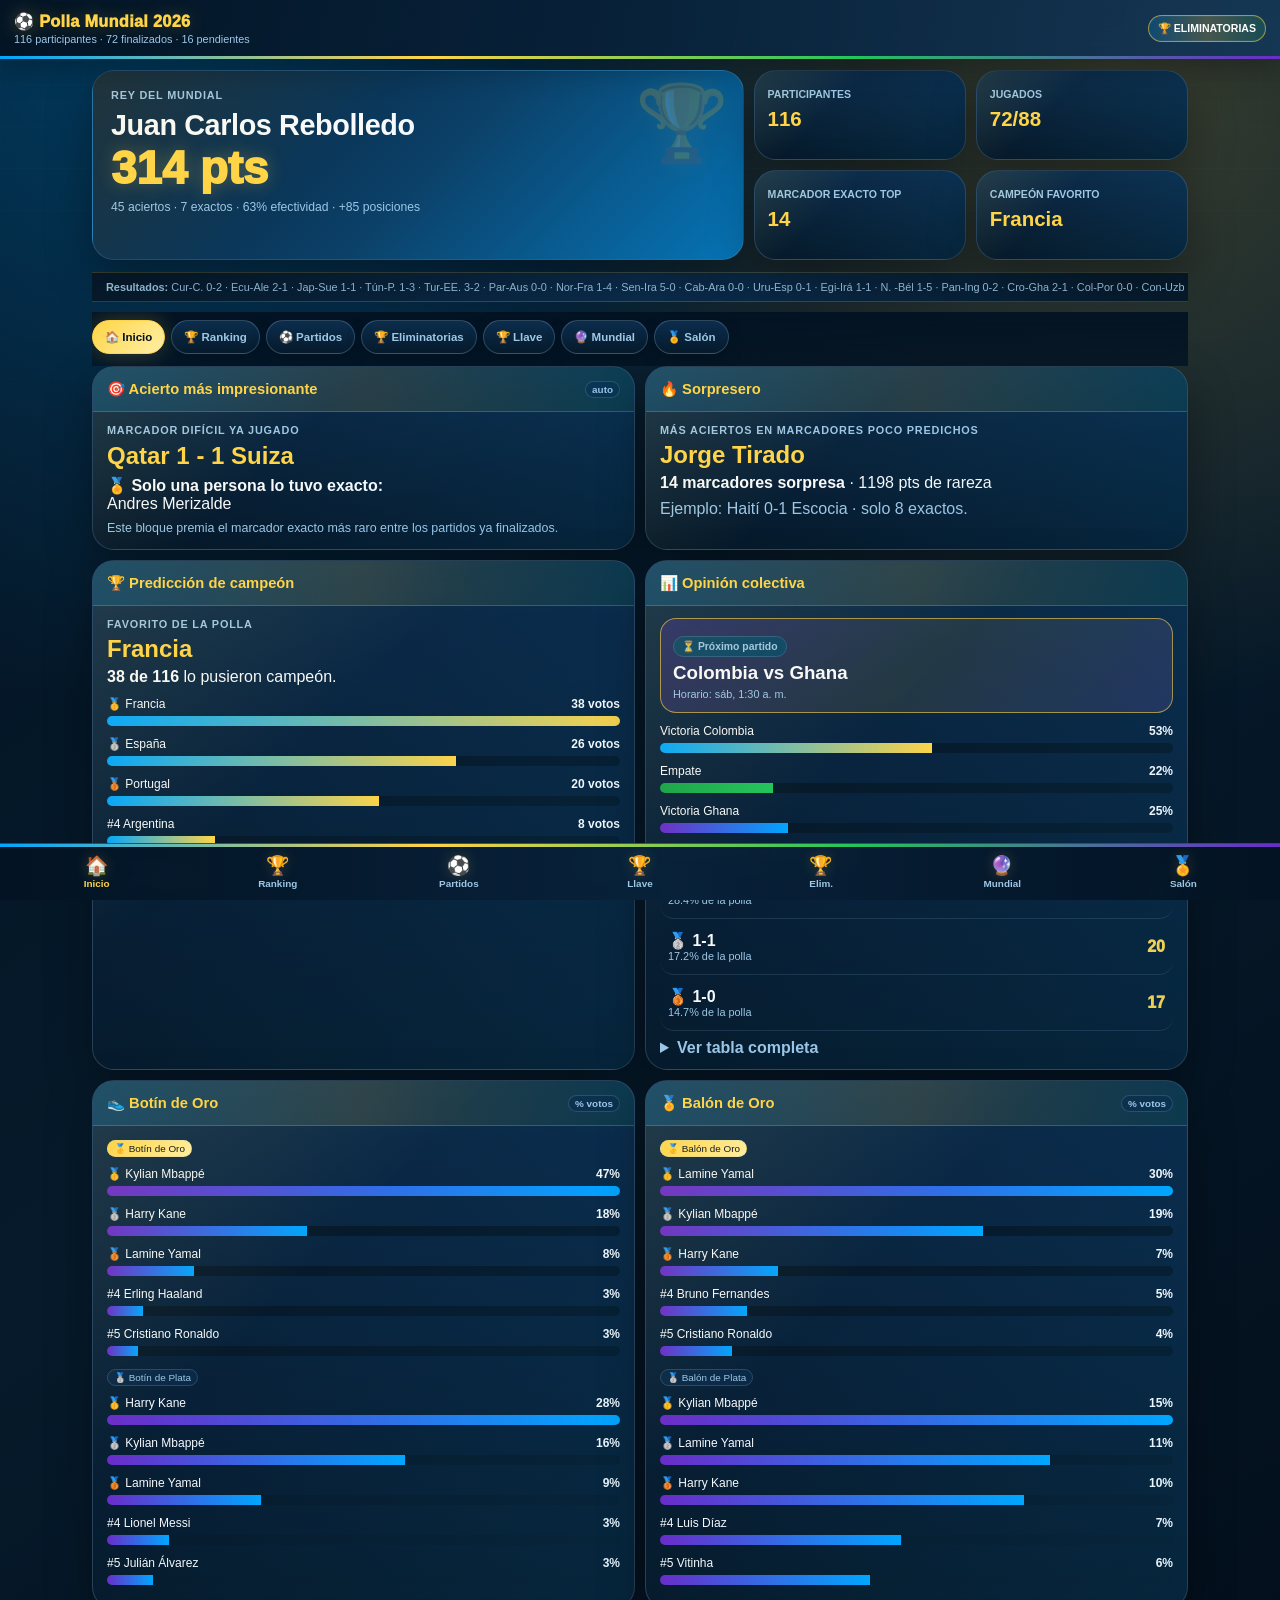
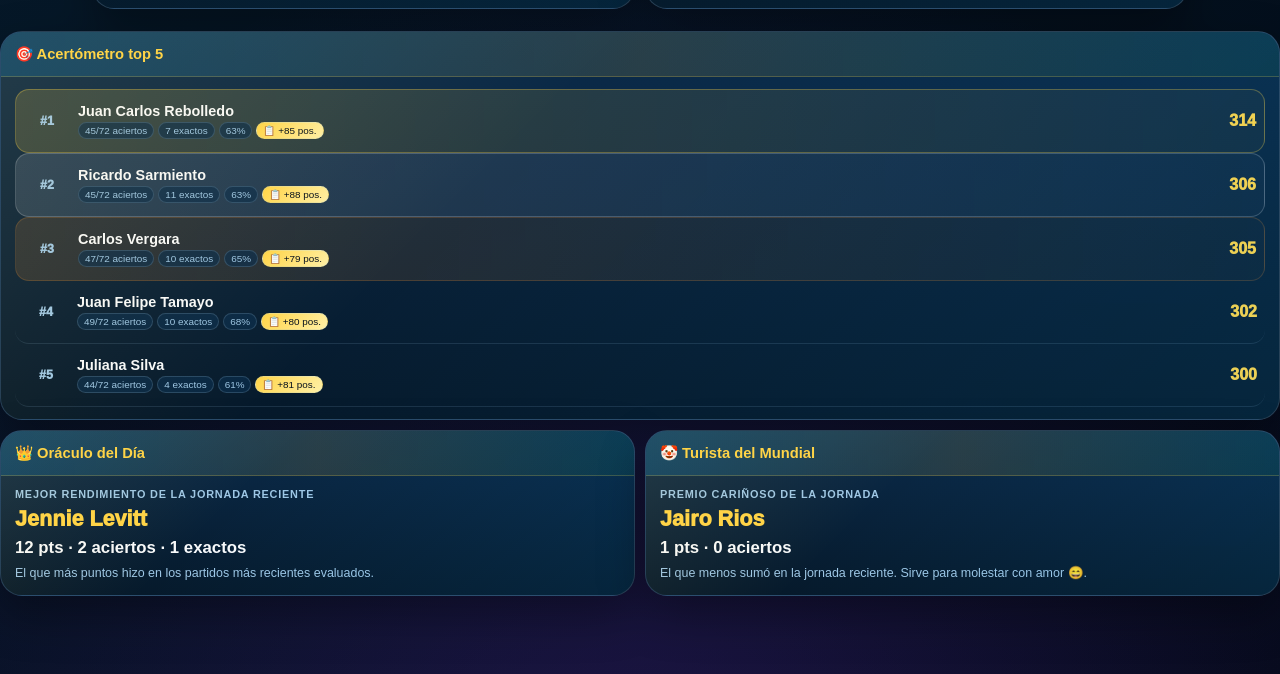
==== commit b83988e3: "Add files via upload" ====
--- a/index.html
+++ b/index.html
@@ -86,6 +86,79 @@
 .ko-status{font-size:.72rem;color:var(--muted);line-height:1.35;margin:0 0 10px}.ko-phase-title{font-weight:950;color:var(--gold);margin:4px 0 8px}.ko-detail{font-size:.68rem;color:var(--muted);margin-top:4px}.ko-pill{display:inline-block;border:1px solid var(--line);border-radius:999px;padding:3px 7px;margin:2px;font-size:.65rem;color:var(--muted);background:#062441}.ko-pill.ok{border-color:#26d07c99;color:#26d07c}.ko-pill.bad{border-color:#ef3e3699;color:#ff8a84}
 @media(max-width:700px){.ko-summary{grid-template-columns:1fr 1fr}.hero,.grid2,.grid3{grid-template-columns:1fr}.tabs{top:56px}.pred-table{min-width:680px}}
 
+
+
+/* ============================================================
+   V2 PREMIUM — FIFA+ / ESPN look · agregado por ChatGPT
+   Solo visual: no toca lógica, puntajes ni actualización automática
+   ============================================================ */
+:root{
+  --bg:#031323;--panel:#08223A;--panel2:#0B2D4D;--line:#2C5D82;
+  --gold:#FFD447;--gold2:#F7B500;--txt:#F8FAFC;--muted:#9EC7E6;
+  --ok:#22C55E;--bad:#FF5A5F;--blue:#00A6FF;--violet:#6A2CC9;
+  --red:#FF5A5F;--green:#22C55E;--white:#FFFFFF;
+  --shadow:0 18px 45px rgba(0,0,0,.34);
+}
+html{scroll-behavior:smooth}
+body{
+  background:
+    radial-gradient(circle at 12% 0%,rgba(0,166,255,.28) 0,transparent 28%),
+    radial-gradient(circle at 88% 4%,rgba(255,212,71,.20) 0,transparent 25%),
+    radial-gradient(circle at 50% 105%,rgba(106,44,201,.24) 0,transparent 35%),
+    linear-gradient(145deg,#031323 0%,#061A2B 42%,#020914 100%)!important;
+  color:var(--txt);
+}
+body:before{
+  content:'';position:fixed;inset:0;pointer-events:none;z-index:-1;
+  background-image:linear-gradient(rgba(255,255,255,.035) 1px,transparent 1px),linear-gradient(90deg,rgba(255,255,255,.025) 1px,transparent 1px);
+  background-size:42px 42px;mask-image:linear-gradient(to bottom,black,transparent 85%);opacity:.45;
+}
+.header{
+  background:linear-gradient(100deg,rgba(3,19,35,.96),rgba(8,34,58,.96),rgba(20,55,88,.92))!important;
+  border-bottom:1px solid rgba(255,212,71,.38)!important;box-shadow:0 10px 30px rgba(0,0,0,.28);
+}
+.header:after,.bottom:before{background:linear-gradient(90deg,#00A6FF,#FFD447,#22C55E,#6A2CC9)!important}
+.brand h1{color:var(--gold)!important;text-shadow:0 0 18px rgba(255,212,71,.26);font-weight:950}
+.brand p{color:var(--muted)!important}
+.pill{background:linear-gradient(90deg,rgba(0,166,255,.20),rgba(255,212,71,.22),rgba(34,197,94,.16))!important;border-color:rgba(255,212,71,.55)!important;box-shadow:0 0 0 1px rgba(255,255,255,.03) inset}
+.wrap{max-width:1120px}.card{
+  background:linear-gradient(180deg,rgba(11,45,77,.96),rgba(6,26,43,.98))!important;
+  border:1px solid rgba(158,199,230,.22)!important;border-radius:22px!important;box-shadow:var(--shadow)!important;
+}
+.card:before{background:linear-gradient(135deg,rgba(255,212,71,.12),transparent 38%,rgba(0,166,255,.10))!important}
+.leader{background:linear-gradient(135deg,#08223A 0%,#0B3F66 52%,#00A6FF 155%)!important;min-height:190px;border-bottom:1px solid rgba(255,212,71,.18)}
+.leader:after{font-size:4.7rem;opacity:.20;filter:drop-shadow(0 0 12px rgba(255,212,71,.30))}
+.leader-name{font-size:1.8rem;letter-spacing:-.4px}.leader-points{font-size:2.85rem;text-shadow:0 0 18px rgba(255,212,71,.28)}
+.label,.mini span,.muted{color:var(--muted)!important}.mini b,.score,.pts{color:var(--gold)!important}.section-title{
+  background:linear-gradient(90deg,rgba(0,166,255,.18),rgba(255,212,71,.12),rgba(34,197,94,.08))!important;
+  border-bottom:1px solid rgba(255,212,71,.22)!important;color:var(--gold)!important;font-size:.92rem
+}
+.tabs{background:linear-gradient(180deg,rgba(3,19,35,.98),rgba(3,19,35,.82))!important;top:60px;padding-top:8px}
+.tabbtn,.submenu button,.group-head button{
+  background:linear-gradient(180deg,#0B2D4D,#061A2B)!important;border:1px solid rgba(158,199,230,.26)!important;color:var(--muted)!important;
+  box-shadow:0 6px 18px rgba(0,0,0,.15)
+}
+.tabbtn.act,.submenu button.act,.group-head button.act{
+  background:linear-gradient(135deg,var(--gold),#FFF0A6)!important;color:#06101D!important;border-color:var(--gold)!important;box-shadow:0 0 22px rgba(255,212,71,.22)
+}
+.search,input{background:#061A2B!important;border-color:rgba(158,199,230,.28)!important;color:#fff!important}
+.rank-row{grid-template-columns:46px 1fr 84px;padding:13px 8px;border-bottom:1px solid rgba(158,199,230,.14)!important;border-radius:14px;transition:transform .18s,background .18s,border-color .18s}
+.rank-row:hover{transform:translateY(-1px);background:rgba(0,166,255,.08)!important;border-color:rgba(255,212,71,.25)!important}
+.rank-row:nth-child(1){background:linear-gradient(90deg,rgba(255,212,71,.18),rgba(255,212,71,.04))!important;border:1px solid rgba(255,212,71,.30)!important}
+.rank-row:nth-child(2){background:linear-gradient(90deg,rgba(226,232,240,.14),rgba(226,232,240,.03))!important;border:1px solid rgba(226,232,240,.22)!important}
+.rank-row:nth-child(3){background:linear-gradient(90deg,rgba(205,127,50,.18),rgba(205,127,50,.03))!important;border:1px solid rgba(205,127,50,.24)!important}
+.pos{font-weight:950}.name{font-weight:900}.chip{background:rgba(11,45,77,.72)!important;border-color:rgba(158,199,230,.20)!important;color:var(--muted)!important}.chip.gold{background:linear-gradient(135deg,var(--gold),#FFF0A6)!important;color:#06101D!important}.chip.ok{color:#86EFAC!important;border-color:rgba(34,197,94,.4)!important;background:rgba(34,197,94,.12)!important}
+.match-card,.badge-card{padding:12px 8px;border-bottom:1px solid rgba(158,199,230,.14)!important;border-radius:14px;transition:background .18s,transform .18s}.match-card:hover,.badge-card:hover{background:rgba(0,166,255,.07)!important;transform:translateY(-1px)}
+.pred-match{background:linear-gradient(180deg,#0B2D4D,#061A2B)!important;border:1px solid rgba(158,199,230,.22)!important;border-radius:18px!important;box-shadow:0 10px 22px rgba(0,0,0,.18)}
+.bar{background:#061A2B!important;height:10px}.fill{background:linear-gradient(90deg,#00A6FF,#FFD447)!important}.fill.ok{background:linear-gradient(90deg,#16A34A,#22C55E)!important}.fill.violet{background:linear-gradient(90deg,#6A2CC9,#00A6FF)!important}
+.profile{background:rgba(1,7,14,.78)!important;backdrop-filter:blur(10px)}.sheet{background:linear-gradient(180deg,#0B2D4D,#031323)!important;border-top:1px solid rgba(255,212,71,.35)!important}.prof-name{color:var(--gold)!important}.prof-stat{background:#061A2B!important;border-color:rgba(158,199,230,.22)!important}
+.bottom{grid-template-columns:repeat(7,1fr)!important;background:linear-gradient(90deg,rgba(3,19,35,.98),rgba(8,34,58,.98),rgba(3,19,35,.98))!important;border-top:1px solid rgba(255,212,71,.28)!important}.bottom button.act{color:var(--gold)!important}.bottom button b{filter:drop-shadow(0 0 7px rgba(255,212,71,.18))}
+.rbar{background:linear-gradient(90deg,#061A2B,#0B2D4D,#061A2B)!important;border-color:rgba(255,212,71,.20)!important;color:var(--muted)!important}
+.admin-note{background:rgba(255,212,71,.10)!important;border-color:rgba(255,212,71,.40)!important;color:#FFF7D6!important}
+.linkbtn{background:linear-gradient(135deg,var(--gold),#FFF0A6)!important;color:#06101D!important;box-shadow:0 10px 24px rgba(255,212,71,.18)}
+@media(max-width:720px){.hero,.grid2,.grid3{grid-template-columns:1fr!important}.wrap{padding:10px}.leader-name{font-size:1.45rem}.leader-points{font-size:2.35rem}.bottom button{font-size:.56rem}.bottom button b{font-size:1.05rem}.tabs{display:none}.card{border-radius:18px!important}.rank-row{grid-template-columns:40px 1fr 72px}}
+@media(prefers-reduced-motion:no-preference){.leader:after{animation:trophyPulse 3.6s ease-in-out infinite}.pill{animation:softGlow 3.8s ease-in-out infinite}@keyframes trophyPulse{0%,100%{transform:scale(1);opacity:.16}50%{transform:scale(1.05);opacity:.25}}@keyframes softGlow{0%,100%{box-shadow:0 0 0 rgba(255,212,71,0)}50%{box-shadow:0 0 22px rgba(255,212,71,.15)}}}
+
 </style>
 <link rel="stylesheet" href="bracket.css">
 </head>
--- a/bracket.css
+++ b/bracket.css
@@ -5,16 +5,16 @@
 
 /* ── Variables locales del bracket ──────────────────────────── */
 .bracket-root {
-  --br-bg:        #07233d;
-  --br-card:      #0a2e4a;
-  --br-card2:     #0c3a5c;
-  --br-border:    #1f5f7a;
-  --br-gold:      #ffd447;
-  --br-green:     #0fb36d;
-  --br-blue:      #00a6ff;
-  --br-gray:      #3a5a72;
-  --br-muted:     #7ab8d4;
-  --br-white:     #fffaf0;
+  --br-bg:        #031323;
+  --br-card:      #08223A;
+  --br-card2:     #0B2D4D;
+  --br-border:    #2C5D82;
+  --br-gold:      #FFD447;
+  --br-green:     #22C55E;
+  --br-blue:      #00A6FF;
+  --br-gray:      #5B7083;
+  --br-muted:     #9EC7E6;
+  --br-white:     #F8FAFC;
   --br-elim:      #314d5e;
   --br-pending-border: #3a5a72;
   --br-live-border:    #00a6ff;
@@ -363,3 +363,12 @@
 @keyframes br-spin {
   to { transform: rotate(360deg); }
 }
+
+
+/* ============================================================
+   V2 PREMIUM — Bracket FIFA look · visual only
+   ============================================================ */
+.bracket-root{background:radial-gradient(circle at top left,rgba(0,166,255,.16),transparent 28%),linear-gradient(180deg,#061A2B,#031323)!important;border-radius:22px;color:var(--br-white)}
+.bracket-header{background:linear-gradient(90deg,rgba(0,166,255,.18),rgba(255,212,71,.12),rgba(34,197,94,.08))!important;border-bottom:1px solid rgba(255,212,71,.24)!important}.bracket-header h2{text-shadow:0 0 18px rgba(255,212,71,.26)}
+.br-phase-label{background:rgba(11,45,77,.72)!important;border:1px solid rgba(158,199,230,.22)!important;color:var(--br-gold)!important;border-radius:999px!important}.br-match{background:linear-gradient(180deg,rgba(11,45,77,.98),rgba(6,26,43,.98))!important;border:1px solid rgba(158,199,230,.24)!important;box-shadow:0 12px 26px rgba(0,0,0,.26)!important}.br-match.done{border-color:rgba(34,197,94,.55)!important}.br-match.live{border-color:rgba(0,166,255,.75)!important;box-shadow:0 0 24px rgba(0,166,255,.16)!important}.br-match.pending{opacity:.92}.br-match-title{color:var(--br-muted)!important}.br-team{border-radius:10px;padding:5px 6px}.br-team.winner{background:linear-gradient(90deg,rgba(255,212,71,.18),rgba(34,197,94,.10))}.br-team.winner .br-team-name{color:var(--br-gold)!important}.br-team.loser{filter:grayscale(.25);opacity:.62}.br-team-score{color:var(--br-gold)!important}.br-connectors path,.br-connectors line{stroke:rgba(255,212,71,.48)!important}.br-final .br-match,.br-phase.final .br-match{border-color:rgba(255,212,71,.55)!important;box-shadow:0 0 30px rgba(255,212,71,.12),0 14px 30px rgba(0,0,0,.28)!important}.br-legend-dot.live{box-shadow:0 0 12px rgba(0,166,255,.55)}.br-legend-dot.done{box-shadow:0 0 12px rgba(34,197,94,.45)}
+@media(prefers-reduced-motion:no-preference){.br-match.live{animation:brLivePulse 1.8s ease-in-out infinite}@keyframes brLivePulse{0%,100%{transform:translateY(0)}50%{transform:translateY(-2px)}}}
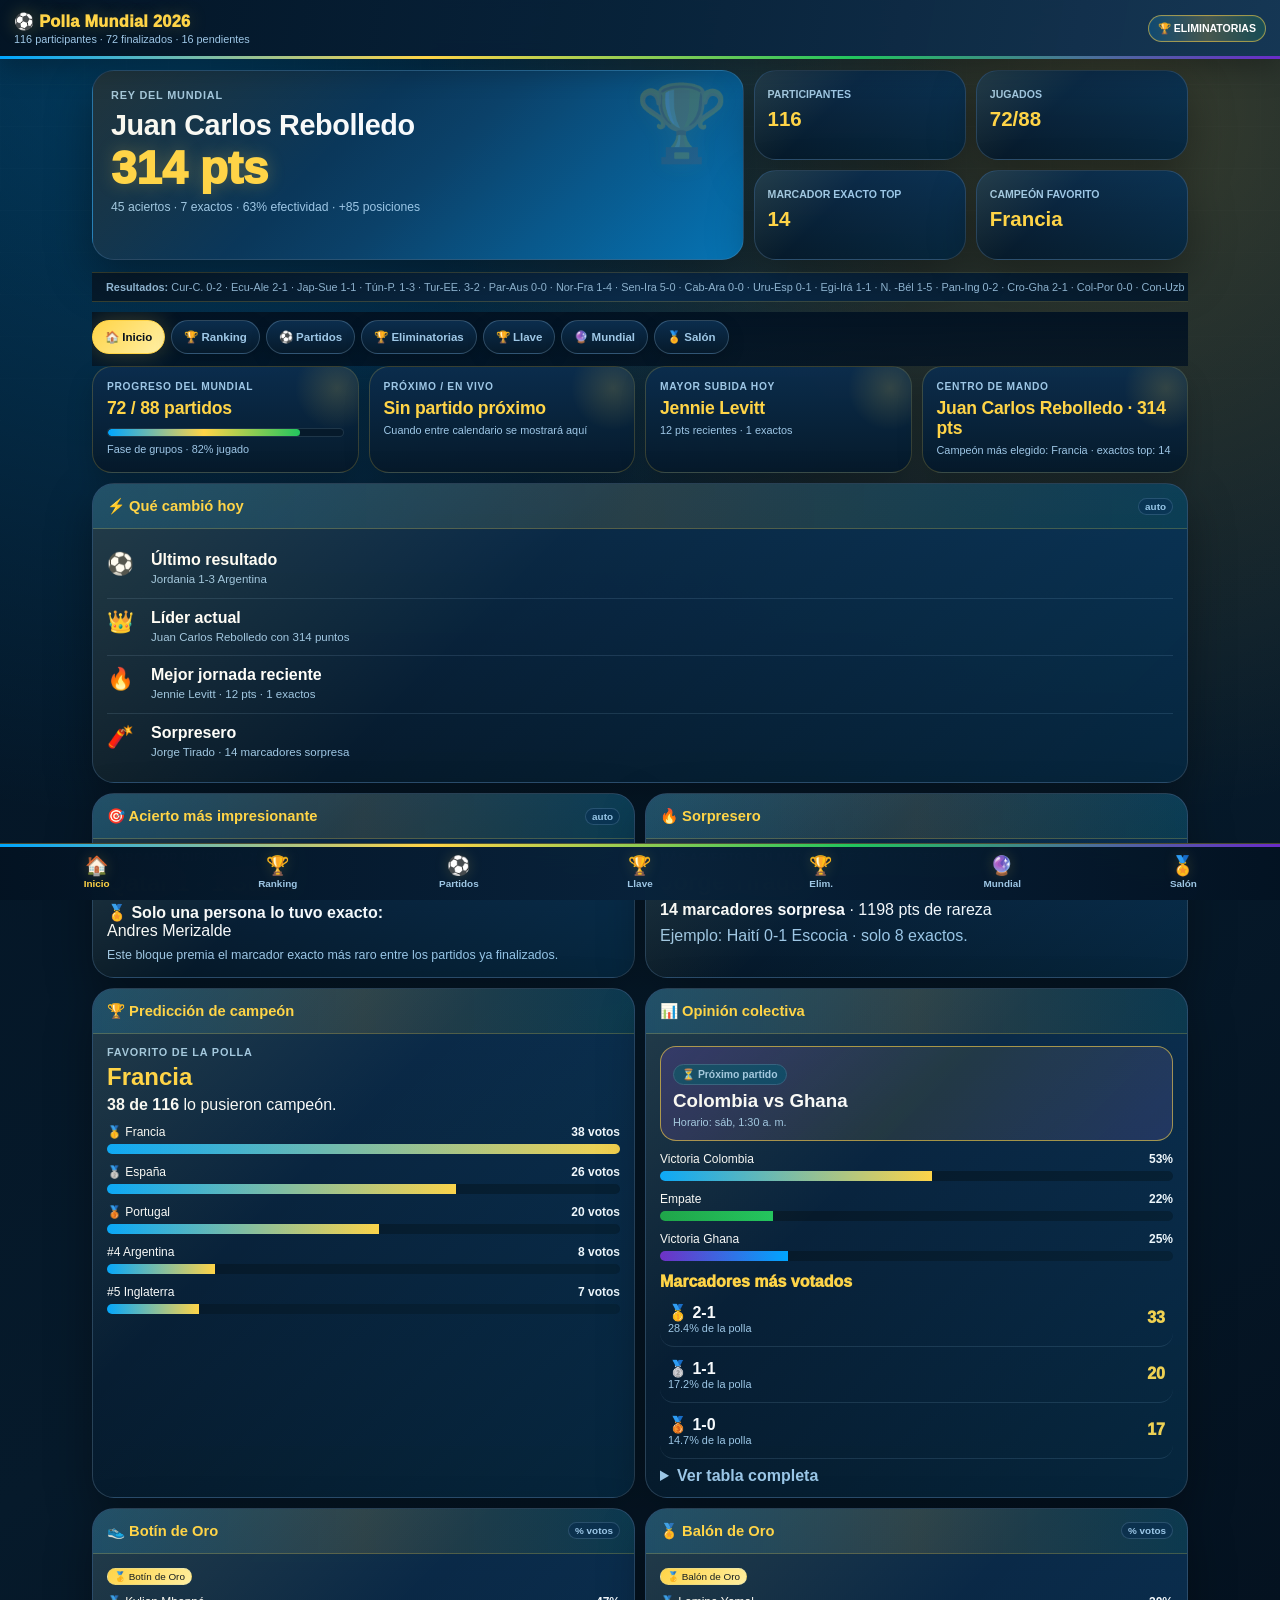
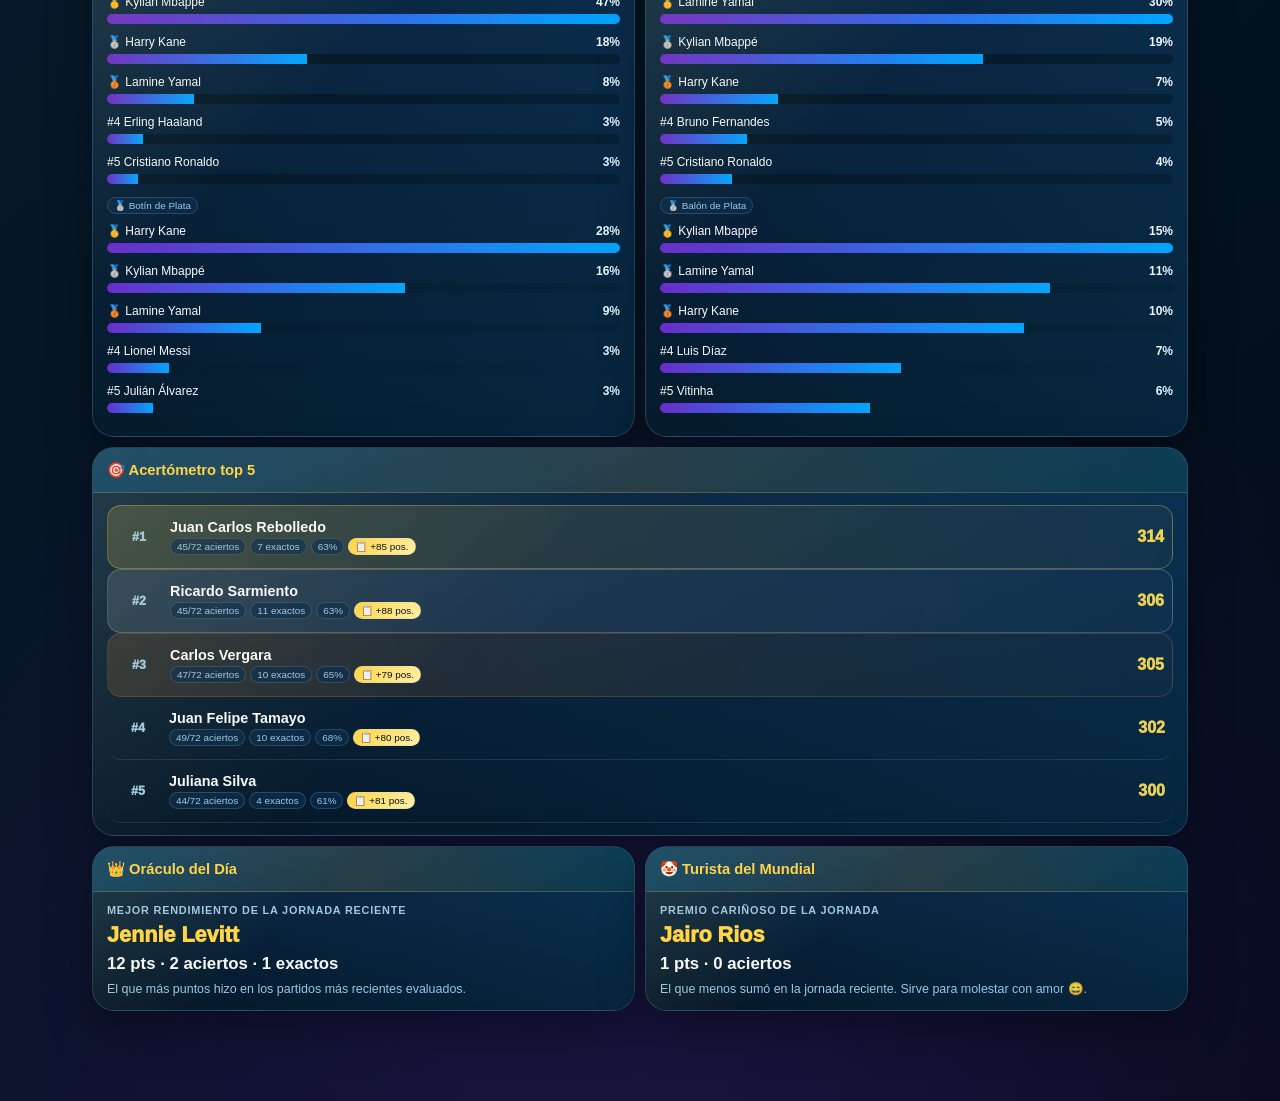
==== commit f010a4cc: "Add files via upload" ====
--- a/index.html
+++ b/index.html
@@ -159,6 +159,23 @@
 @media(max-width:720px){.hero,.grid2,.grid3{grid-template-columns:1fr!important}.wrap{padding:10px}.leader-name{font-size:1.45rem}.leader-points{font-size:2.35rem}.bottom button{font-size:.56rem}.bottom button b{font-size:1.05rem}.tabs{display:none}.card{border-radius:18px!important}.rank-row{grid-template-columns:40px 1fr 72px}}
 @media(prefers-reduced-motion:no-preference){.leader:after{animation:trophyPulse 3.6s ease-in-out infinite}.pill{animation:softGlow 3.8s ease-in-out infinite}@keyframes trophyPulse{0%,100%{transform:scale(1);opacity:.16}50%{transform:scale(1.05);opacity:.25}}@keyframes softGlow{0%,100%{box-shadow:0 0 0 rgba(255,212,71,0)}50%{box-shadow:0 0 22px rgba(255,212,71,.15)}}}
 
+/* ===== V3 Dashboard + Feed ===== */
+.dashboard-grid{display:grid;grid-template-columns:repeat(4,1fr);gap:10px;margin:0 0 10px}
+.dash-card{position:relative;min-height:104px;padding:14px;border-radius:20px;background:linear-gradient(180deg,rgba(11,45,77,.96),rgba(6,26,43,.98));border:1px solid rgba(255,212,71,.20);box-shadow:0 12px 26px rgba(0,0,0,.18);overflow:hidden}
+.dash-card:after{content:'';position:absolute;right:-24px;top:-24px;width:90px;height:90px;border-radius:50%;background:radial-gradient(circle,rgba(255,212,71,.16),transparent 66%)}
+.dash-card span{display:block;color:var(--muted);font-size:.64rem;font-weight:900;text-transform:uppercase;letter-spacing:.7px;margin-bottom:6px}
+.dash-card b{display:block;color:var(--gold);font-size:1.1rem;line-height:1.15;letter-spacing:-.2px}
+.dash-card small{display:block;color:var(--muted);font-size:.68rem;margin-top:6px;line-height:1.25}
+.progress-track{height:9px;border-radius:999px;background:#061A2B;border:1px solid rgba(158,199,230,.16);overflow:hidden;margin-top:10px}
+.progress-fill{height:100%;border-radius:999px;background:linear-gradient(90deg,#00A6FF,#FFD447,#22C55E);width:0%}
+.feed-item{display:grid;grid-template-columns:34px 1fr;gap:10px;align-items:flex-start;padding:10px 0;border-bottom:1px solid rgba(158,199,230,.14)}
+.feed-item:last-child{border-bottom:none}.feed-ico{font-size:1.35rem}.feed-title{font-weight:900;color:#fff}.feed-sub{font-size:.72rem;color:var(--muted);margin-top:3px;line-height:1.35}
+.player-card{position:relative;border-radius:22px;padding:16px;background:linear-gradient(160deg,rgba(255,212,71,.18),rgba(0,166,255,.12),rgba(11,45,77,.95));border:1px solid rgba(255,212,71,.35);box-shadow:0 14px 32px rgba(0,0,0,.22);overflow:hidden}
+.player-card:before{content:'★★★★★';position:absolute;right:14px;top:10px;color:rgba(255,212,71,.36);font-size:.9rem;letter-spacing:2px}.player-card .ovr{font-size:2.6rem;font-weight:950;color:var(--gold);line-height:1}.player-card .pc-name{font-size:1.05rem;font-weight:950;color:#fff;margin-top:3px}.player-card .pc-meta{font-size:.72rem;color:var(--muted);margin-top:6px}.share-note{font-size:.7rem;color:var(--muted);margin-top:8px}
+.badge-card .award-desc{display:none!important}
+@media(max-width:900px){.dashboard-grid{grid-template-columns:repeat(2,1fr)}}
+@media(max-width:520px){.dashboard-grid{grid-template-columns:1fr}.dash-card{min-height:92px}.player-card .ovr{font-size:2.2rem}}
+
 </style>
 <link rel="stylesheet" href="bracket.css">
 </head>
@@ -188,6 +205,14 @@
   </nav>
 
   <section id="inicio" class="section act">
+    <div class="dashboard-grid" id="dashboard-grid">
+      <div class="dash-card"><span>Progreso del Mundial</span><b id="dash-progress">—</b><div class="progress-track"><div class="progress-fill" id="dash-progress-fill"></div></div><small id="dash-phase">Calculando fase...</small></div>
+      <div class="dash-card"><span>Próximo / En vivo</span><b id="dash-focus">—</b><small id="dash-focus-sub">Esperando calendario...</small></div>
+      <div class="dash-card"><span>Mayor subida hoy</span><b id="dash-mover">—</b><small id="dash-mover-sub">Según jornada reciente</small></div>
+      <div class="dash-card"><span>Centro de mando</span><b id="dash-center">—</b><small id="dash-center-sub">Líder · exactos · campeón</small></div>
+    </div>
+    <div class="card"><div class="section-title">⚡ Qué cambió hoy <span class="chip">auto</span></div><div class="body" id="activity-feed"></div></div>
+    <div style="height:10px"></div>
     <div class="grid2">
       <div class="card"><div class="section-title">🎯 Acierto más impresionante <span id="daily-tag" class="chip">auto</span></div><div class="body" id="daily-card"></div></div>
       <div class="card"><div class="section-title">🔥 Sorpresero</div><div class="body" id="surprise-card"></div></div>
@@ -201,7 +226,6 @@
     <div class="grid2">
       <div class="card"><div class="section-title">👟 Botín de Oro <span class="chip">% votos</span></div><div class="body" id="botin-card"></div></div>
       <div class="card"><div class="section-title">🏅 Balón de Oro <span class="chip">% votos</span></div><div class="body" id="balon-card"></div></div>
-    </div>
     </div>
     <div style="height:10px"></div>
     <div class="card"><div class="section-title">🎯 Acertómetro top 5</div><div class="body" id="top-meter"></div></div>
@@ -341,7 +365,7 @@
   <button onclick="showMobile('salon',this)"><b>🏅</b>Salón</button>
 </nav>
 
-<div class="profile" id="profile"><div class="sheet"><button class="close" onclick="closeProfile()">×</button><div class="prof-name" id="prof-name">Perfil</div><div class="prof-grid" id="prof-grid"></div><div style="height:12px"></div><div class="card"><div class="section-title">Últimos partidos evaluados</div><div class="body" id="prof-matches"></div></div></div></div>
+<div class="profile" id="profile"><div class="sheet"><button class="close" onclick="closeProfile()">×</button><div class="prof-name" id="prof-name">Perfil</div><div id="prof-card"></div><div style="height:12px"></div><div class="prof-grid" id="prof-grid"></div><div style="height:12px"></div><div class="card"><div class="section-title">Últimos partidos evaluados</div><div class="body" id="prof-matches"></div></div></div></div>
 
 <script>
 let PRED,RES,PARTICIPANTES=[],MATCHES=[],PLAYED=[],PENDING=[],RANKING=[],GROUP='A',CHAMPIONS=[],RARE_EVENTS=[],SURPRISE=null;
@@ -865,6 +889,55 @@
   renderKOResumen();
 }
 
+function currentPhaseLabel(finalCount,total){
+  if(finalCount>=103)return 'Final del Mundial';
+  if(finalCount>=101)return 'Semifinales';
+  if(finalCount>=97)return 'Cuartos de final';
+  if(finalCount>=89)return 'Octavos de final';
+  if(finalCount>=73)return 'Dieciseisavos';
+  return 'Fase de grupos';
+}
+function renderDashboard(){
+  const finalCount=MATCHES.filter(isFinal).length;
+  const total=MATCHES.length||104;
+  const live=currentLiveMatches();
+  const next=nextScheduledMatches();
+  const pctDone=Math.min(100,Math.round((finalCount/(total||1))*100));
+  const leader=RANKING[0]||{};
+  const js=typeof jornadaScores==='function'?jornadaScores():[];
+  const mover=js[0]||leader;
+  const fav=CHAMPIONS[0]||{team:'—',n:0};
+  const focus=live.length?live:next;
+  const focusText=focus.length?focus.map(m=>m.local+' vs '+m.visitante).join(' · '):'Sin partido próximo';
+  const focusSub=live.length?'🔴 En vivo ahora':(focus.length?('⏰ '+(fmtTime(focus[0])||'Horario por confirmar')):'Cuando entre calendario se mostrará aquí');
+  const set=(id,txt)=>{const el=document.getElementById(id);if(el)el.textContent=txt};
+  set('dash-progress',finalCount+' / '+total+' partidos');
+  set('dash-phase',currentPhaseLabel(finalCount,total)+' · '+pctDone+'% jugado');
+  const fill=document.getElementById('dash-progress-fill');if(fill)fill.style.width=pctDone+'%';
+  set('dash-focus',focusText);
+  set('dash-focus-sub',focusSub);
+  set('dash-mover',mover?.nombre||'—');
+  set('dash-mover-sub',mover?((mover.jPts??mover.pts??0)+' pts recientes · '+(mover.jExact??mover.exact??0)+' exactos'):'Sin datos');
+  set('dash-center',(leader?.nombre||'—')+' · '+(leader?.pts||0)+' pts');
+  set('dash-center-sub','Campeón más elegido: '+fav.team+' · exactos top: '+Math.max(0,...RANKING.map(x=>x.exact||0)));
+}
+function renderActivityFeed(){
+  const el=document.getElementById('activity-feed'); if(!el)return;
+  const items=[];
+  const live=currentLiveMatches();
+  const next=nextScheduledMatches();
+  const leader=RANKING[0]||{};
+  const js=typeof jornadaScores==='function'?jornadaScores():[];
+  const oracle=js[0];
+  const last=PLAYED[PLAYED.length-1];
+  if(last)items.push(['⚽','Último resultado',last.local+' '+last.golesLocal+'-'+last.golesVisitante+' '+last.visitante]);
+  if(live.length)items.push(['🔴','Partido en vivo',live.map(m=>m.local+' vs '+m.visitante).join(' · ')]);
+  else if(next.length)items.push(['⏰','Próximo partido',next.map(m=>m.local+' vs '+m.visitante).join(' · ')+' · '+(fmtTime(next[0])||'')]);
+  if(leader.nombre)items.push(['👑','Líder actual',leader.nombre+' con '+leader.pts+' puntos']);
+  if(oracle?.nombre)items.push(['🔥','Mejor jornada reciente',oracle.nombre+' · '+(oracle.jPts??0)+' pts · '+(oracle.jExact??0)+' exactos']);
+  if(SURPRISE?.nombre)items.push(['🧨','Sorpresero',SURPRISE.nombre+' · '+(SURPRISE.surpriseHits||0)+' marcadores sorpresa']);
+  el.innerHTML=items.slice(0,6).map(x=>'<div class="feed-item"><div class="feed-ico">'+x[0]+'</div><div><div class="feed-title">'+esc(x[1])+'</div><div class="feed-sub">'+esc(x[2])+'</div></div></div>').join('')||'<div class="empty">Aún no hay movimientos para mostrar.</div>';
+}
 function renderAll(){
   const leader=RANKING[0]||{}, exactTop=Math.max(0,...RANKING.map(x=>x.exact));
   const fav=CHAMPIONS[0]||{team:'—',n:0};
@@ -877,7 +950,7 @@
   document.getElementById('stat-exact').textContent=exactTop;
   document.getElementById('stat-champ').textContent=fav.team;
   const liveMatches=currentLiveMatches();document.getElementById('live-pill').textContent=liveMatches.length>1?'🔴 '+liveMatches.length+' EN VIVO':(liveMatches.length===1?'🔴 '+liveMatches[0].local+' vs '+liveMatches[0].visitante:'🏆 ELIMINATORIAS');document.getElementById('rbar').innerHTML='<b>Resultados:</b> '+(PLAYED.length?PLAYED.slice(-18).map(m=>esc(m.local.substring(0,3))+'-'+esc(m.visitante.substring(0,3))+' '+m.golesLocal+'-'+m.golesVisitante).join(' · '):'sin partidos finalizados');
-  renderDaily();renderQuickAwards();renderSurprise();renderCollective();renderChampionCards();renderBotinBalon();renderKOPredictions();renderGroupButtons();renderGroupPredictions();renderTopMeter();renderRanking();renderMatches();renderMatchPredictionTable();renderEliminatorias();renderBadges();renderRarest();
+  renderDashboard();renderActivityFeed();renderDaily();renderQuickAwards();renderSurprise();renderCollective();renderChampionCards();renderBotinBalon();renderKOPredictions();renderGroupButtons();renderGroupPredictions();renderTopMeter();renderRanking();renderMatches();renderMatchPredictionTable();renderEliminatorias();renderBadges();renderRarest();
 }
 function renderDaily(){
   let best=null;
@@ -1216,6 +1289,9 @@
 function openProfile(id){
   const p=RANKING.find(x=>x.id===id);if(!p)return;
   document.getElementById('prof-name').textContent=medal(p.pos)+' '+p.nombre;
+  const ovr=Math.max(60,Math.min(99,Math.round((p.pct||0)*0.55+(p.exact||0)*1.2+(p.pos<=3?10:0))));
+  const pc=document.getElementById('prof-card');
+  if(pc){pc.innerHTML='<div class="player-card"><div class="ovr">'+ovr+'</div><div class="pc-name">'+esc(p.nombre)+'</div><div class="pc-meta">#'+p.pos+' · '+p.pts+' pts · '+p.exact+' exactos · '+p.hit+'/'+PLAYED.length+' aciertos</div><div class="share-note">📲 Lista para captura de pantalla y compartir en WhatsApp.</div></div>';}
   document.getElementById('prof-grid').innerHTML=[
     ['Posición','#'+p.pos],['Puntos',p.pts],['Puntos posiciones',p.groupPosPts||0],['Grupos cerrados',p.groupPosClosed||0],['Aciertos',p.hit+'/'+PLAYED.length],['Exactos',p.exact],['Efectividad',p.pct+'%'],['Campeón',cleanHonorTeam(p.honor?.campeon)||'—'],['Subcampeón',cleanHonorTeam(p.honor?.subcampeon)||'—'],['Sorpresas',p.surpriseHits||0]
   ].map(r=>'<div class="prof-stat"><span>'+esc(r[0])+'</span><b>'+esc(r[1])+'</b></div>').join('');
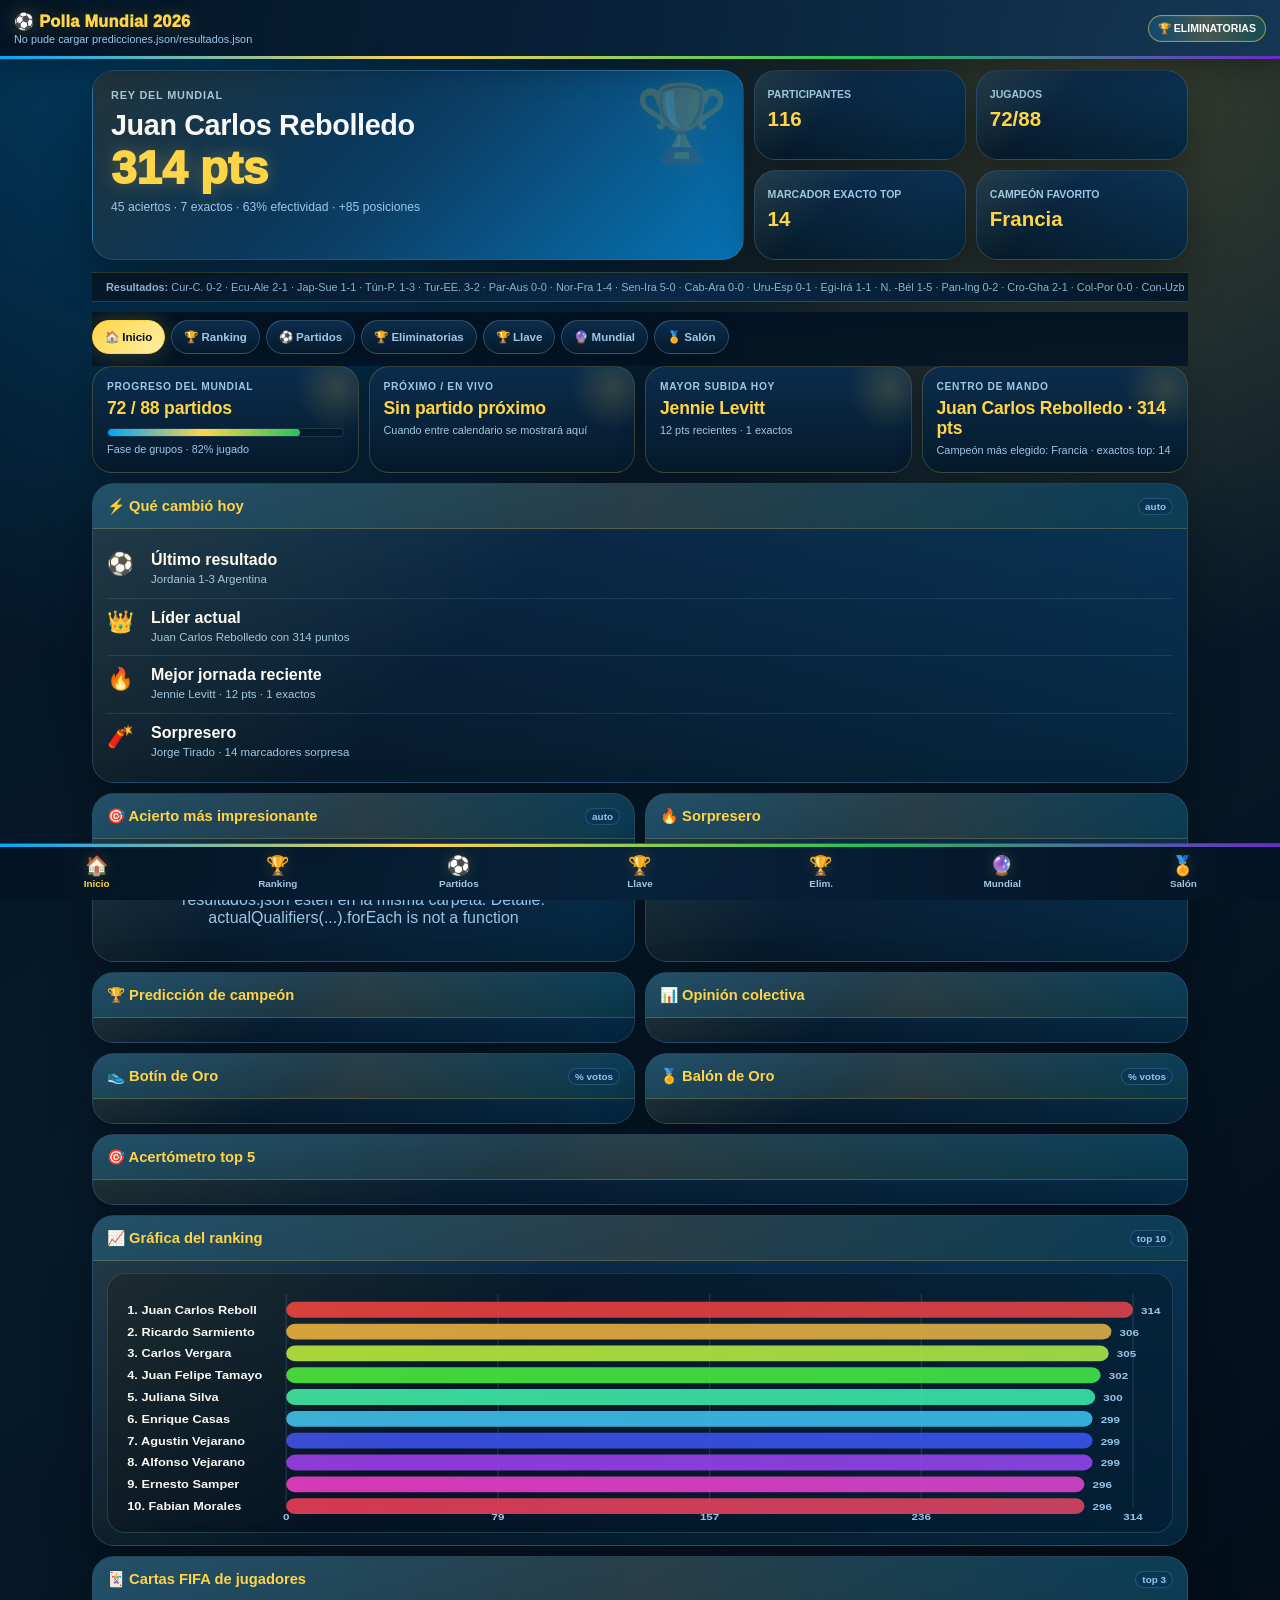
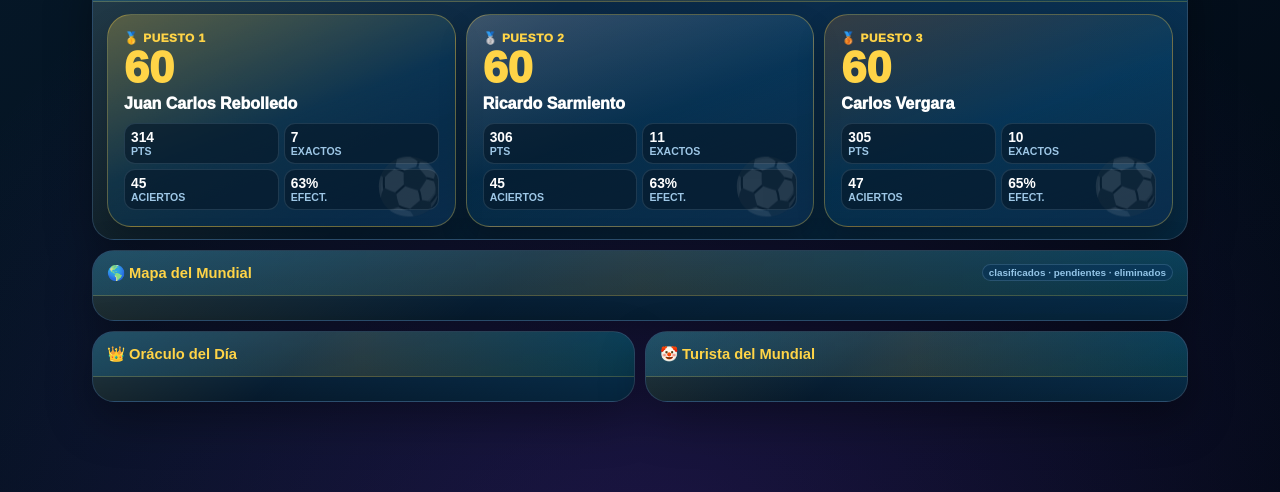
==== commit 0f73dced: "Add files via upload" ====
--- a/index.html
+++ b/index.html
@@ -176,6 +176,13 @@
 @media(max-width:900px){.dashboard-grid{grid-template-columns:repeat(2,1fr)}}
 @media(max-width:520px){.dashboard-grid{grid-template-columns:1fr}.dash-card{min-height:92px}.player-card .ovr{font-size:2.2rem}}
 
+
+/* ===== V3.2 extras: gráfica, mapa, cartas, compartir ===== */
+.rank-chart{width:100%;height:260px;border-radius:18px;background:linear-gradient(180deg,rgba(6,26,43,.90),rgba(3,19,35,.96));border:1px solid rgba(158,199,230,.18);padding:10px;overflow:hidden}
+.rank-chart svg{width:100%;height:100%;display:block}.chart-label{font-size:10px;fill:#9EC7E6;font-weight:800}.chart-name{font-size:11px;fill:#F8FAFC;font-weight:900}.chart-grid{stroke:rgba(158,199,230,.18);stroke-width:1}.chart-line{fill:none;stroke-width:3;stroke-linecap:round;stroke-linejoin:round}.chart-dot{stroke:#031323;stroke-width:2}
+.fifa-card-grid{display:grid;grid-template-columns:repeat(3,1fr);gap:10px}.fifa-mini{position:relative;min-height:170px;border-radius:24px;padding:16px;background:linear-gradient(160deg,rgba(255,212,71,.25),rgba(0,166,255,.10),rgba(11,45,77,.96));border:1px solid rgba(255,212,71,.32);box-shadow:0 14px 28px rgba(0,0,0,.20);overflow:hidden;cursor:pointer}.fifa-mini:nth-child(2){background:linear-gradient(160deg,rgba(226,232,240,.22),rgba(0,166,255,.10),rgba(11,45,77,.96))}.fifa-mini:nth-child(3){background:linear-gradient(160deg,rgba(205,127,50,.22),rgba(0,166,255,.10),rgba(11,45,77,.96))}.fifa-mini:after{content:'⚽';position:absolute;right:12px;bottom:8px;font-size:3.4rem;opacity:.12}.fifa-rank{font-size:.74rem;color:var(--gold);font-weight:950;letter-spacing:.5px}.fifa-ovr{font-size:2.8rem;line-height:1;color:var(--gold);font-weight:950}.fifa-name{font-size:1rem;color:#fff;font-weight:950;margin:5px 0}.fifa-stats{display:grid;grid-template-columns:1fr 1fr;gap:5px;margin-top:10px}.fifa-stats span{background:rgba(6,26,43,.68);border:1px solid rgba(158,199,230,.16);border-radius:11px;padding:6px;font-size:.66rem;color:var(--muted);font-weight:850}.fifa-stats b{display:block;color:#fff;font-size:.86rem}.world-map{display:grid;grid-template-columns:repeat(4,1fr);gap:8px}.team-pill{display:flex;justify-content:space-between;align-items:center;gap:6px;border-radius:13px;padding:8px 10px;background:rgba(6,26,43,.78);border:1px solid rgba(158,199,230,.18);font-size:.72rem;font-weight:850}.team-pill.qualified{border-color:rgba(34,197,94,.38);background:rgba(34,197,94,.10)}.team-pill.pending{border-color:rgba(255,212,71,.28)}.team-pill.eliminated{opacity:.52;filter:grayscale(.25)}.need-card{border-radius:18px;background:rgba(6,26,43,.75);border:1px solid rgba(255,212,71,.22);padding:12px;margin-top:12px}.need-card h3{color:var(--gold);font-size:.92rem;margin-bottom:6px}.need-list{margin:8px 0 0;padding:0;list-style:none}.need-list li{padding:8px 0;border-bottom:1px solid rgba(158,199,230,.12);font-size:.76rem;color:var(--muted)}.need-list li:last-child{border-bottom:0}.share-actions{display:flex;gap:8px;flex-wrap:wrap;margin-top:10px}.share-btn{border:0;border-radius:999px;padding:9px 13px;background:linear-gradient(135deg,var(--gold),#FFF0A6);color:#06101D;font-weight:950;cursor:pointer}.ghost-btn{border:1px solid rgba(158,199,230,.28);border-radius:999px;padding:9px 13px;background:rgba(6,26,43,.72);color:#fff;font-weight:900;cursor:pointer}.share-status{font-size:.7rem;color:var(--muted);margin-top:6px}
+@media(max-width:800px){.fifa-card-grid,.world-map{grid-template-columns:1fr}.rank-chart{height:300px}}
+
 </style>
 <link rel="stylesheet" href="bracket.css">
 </head>
@@ -230,6 +237,13 @@
     <div style="height:10px"></div>
     <div class="card"><div class="section-title">🎯 Acertómetro top 5</div><div class="body" id="top-meter"></div></div>
     <div style="height:10px"></div>
+    <div class="card"><div class="section-title">📈 Gráfica del ranking <span class="chip">top 10</span></div><div class="body"><div class="rank-chart" id="rank-chart"></div></div></div>
+    <div style="height:10px"></div>
+    <div class="card"><div class="section-title">🃏 Cartas FIFA de jugadores <span class="chip">top 3</span></div><div class="body"><div class="fifa-card-grid" id="fifa-cards"></div></div></div>
+    <div style="height:10px"></div>
+    <div class="card"><div class="section-title">🌎 Mapa del Mundial <span class="chip">clasificados · pendientes · eliminados</span></div><div class="body"><div class="world-map" id="world-map"></div></div></div>
+
+    <div style="height:10px"></div>
     <div class="grid2">
       <div class="card"><div class="section-title">👑 Oráculo del Día</div><div class="body" id="oracle-card"></div></div>
       <div class="card"><div class="section-title">🤡 Turista del Mundial</div><div class="body" id="tourist-card"></div></div>
@@ -278,7 +292,7 @@
 
   <section id="preds" class="section">
     <div class="card">
-      <div class="section-title">🔮 Predicciones · Eliminatorias <span class="chip">16avos · 8vos · cuartos · semis</span></div>
+      <div class="section-title">🔮 Predicciones · Eliminatorias <span class="chip">16avos activos · lo demás se abre al confirmarse</span></div>
       <div class="body">
         <div class="submenu" style="overflow-x:auto;display:flex;gap:6px;padding-bottom:8px">
           <button class="act" onclick="showSub('preds-ko16',this)">🏆 16avos</button>
@@ -310,7 +324,7 @@
 
   <section id="partidos" class="section">
     <div class="card">
-      <div class="section-title">⚽ Partidos <span class="chip">16avos · predicciones · calendario</span></div>
+      <div class="section-title">⚽ Partidos <span class="chip">calendario · predicciones solo con equipos definidos</span></div>
       <div class="body">
         <div class="submenu">
           <button class="act" onclick="showSub('match-preds',this)">🔮 Predicciones por partido</button>
@@ -938,6 +952,63 @@
   if(SURPRISE?.nombre)items.push(['🧨','Sorpresero',SURPRISE.nombre+' · '+(SURPRISE.surpriseHits||0)+' marcadores sorpresa']);
   el.innerHTML=items.slice(0,6).map(x=>'<div class="feed-item"><div class="feed-ico">'+x[0]+'</div><div><div class="feed-title">'+esc(x[1])+'</div><div class="feed-sub">'+esc(x[2])+'</div></div></div>').join('')||'<div class="empty">Aún no hay movimientos para mostrar.</div>';
 }
+
+function ovrFor(p){return Math.max(60,Math.min(99,Math.round((p.pct||0)*0.55+(p.exact||0)*1.2+(p.pos<=3?10:0))))}
+function renderFifaCards(){
+  const el=document.getElementById('fifa-cards'); if(!el)return;
+  el.innerHTML=RANKING.slice(0,3).map(p=>'<div class="fifa-mini" onclick="openProfile(\''+p.id+'\')"><div class="fifa-rank">'+medal(p.pos)+' PUESTO '+p.pos+'</div><div class="fifa-ovr">'+ovrFor(p)+'</div><div class="fifa-name">'+esc(p.nombre)+'</div><div class="fifa-stats"><span><b>'+p.pts+'</b>PTS</span><span><b>'+p.exact+'</b>EXACTOS</span><span><b>'+p.hit+'</b>ACIERTOS</span><span><b>'+p.pct+'%</b>EFECT.</span></div></div>').join('')||'<div class="empty">Cargando cartas...</div>';
+}
+function renderRankingChart(){
+  const el=document.getElementById('rank-chart'); if(!el)return;
+  const top=RANKING.slice(0,10); if(!top.length){el.innerHTML='<div class="empty">Cargando gráfica...</div>';return;}
+  const max=Math.max(1,...top.map(p=>p.pts)); const w=900,h=240,left=145,right=25,barH=16,gap=6;
+  let svg='<svg viewBox="0 0 '+w+' '+h+'" preserveAspectRatio="none">';
+  for(let i=0;i<=4;i++){const x=left+(w-left-right)*i/4;svg+='<line class="chart-grid" x1="'+x+'" x2="'+x+'" y1="10" y2="225"/><text class="chart-label" x="'+x+'" y="238" text-anchor="middle">'+Math.round(max*i/4)+'</text>'}
+  top.forEach((p,i)=>{const y=18+i*(barH+gap);const bw=(w-left-right)*(p.pts/max);const hue=(i*39)%360;svg+='<text class="chart-name" x="8" y="'+(y+12)+'">'+(i+1)+'. '+esc(p.nombre).slice(0,18)+'</text><rect x="'+left+'" y="'+y+'" width="'+bw+'" height="'+barH+'" rx="8" fill="hsl('+hue+',80%,58%)" opacity=".9"/><text class="chart-label" x="'+(left+bw+7)+'" y="'+(y+12)+'">'+p.pts+'</text>'});
+  svg+='</svg>'; el.innerHTML=svg;
+}
+function allTeamsFromData(){
+  const set=new Set(); MATCHES.forEach(m=>{if(m.local)set.add(m.local);if(m.visitante)set.add(m.visitante)}); return [...set].sort((a,b)=>a.localeCompare(b,'es'));
+}
+function renderWorldMap(){
+  const el=document.getElementById('world-map'); if(!el)return;
+  const qualified=new Set(); const eliminated=new Set();
+  actualQualifiers().forEach(t=>qualified.add(t));
+  const groupTeams=allTeamsFromData().filter(t=>!/^Por definir/i.test(t));
+  groupTeams.forEach(t=>{ if(!qualified.has(t) && MATCHES.some(m=>m.grupo && isFinal(m))) eliminated.add(t); });
+  const phaseHasStarted=knockoutMatches().some(isScoreable);
+  const rows=groupTeams.map(t=>{
+    const cls=qualified.has(t)?'qualified':(phaseHasStarted?'eliminated':'pending');
+    const icon=qualified.has(t)?'🟢':(phaseHasStarted?'⚫':'🟡');
+    return '<div class="team-pill '+cls+'"><span>'+esc(t)+'</span><b>'+icon+'</b></div>';
+  }).join('');
+  el.innerHTML=rows||'<div class="empty">Aún no hay equipos cargados.</div>';
+}
+function shareTextFor(p){return '🏆 Polla Mundial 2026\n'+p.nombre+' va #'+p.pos+' con '+p.pts+' pts\n🎯 '+p.exact+' exactos · ✅ '+p.hit+' aciertos\n👑 Campeón elegido: '+(cleanHonorTeam(p.honor?.campeon)||'—');}
+async function sharePlayer(id){
+  const p=RANKING.find(x=>x.id===id); if(!p)return;
+  const text=shareTextFor(p); const status=document.getElementById('share-status');
+  try{ if(navigator.share){ await navigator.share({title:'Polla Mundial 2026',text}); if(status)status.textContent='Compartido ✅'; }
+    else{ await navigator.clipboard.writeText(text); if(status)status.textContent='Copiado para WhatsApp ✅'; }
+  }catch(e){ try{await navigator.clipboard.writeText(text); if(status)status.textContent='Copiado para WhatsApp ✅';}catch(_){if(status)status.textContent='No se pudo copiar automáticamente.'} }
+}
+function needToWinCard(p){
+  const leader=RANKING[0]; if(!leader||!p)return'';
+  if(p.id===leader.id)return '<div class="need-card"><h3>👑 Qué necesitas para ganar</h3><div class="muted">Vas de primera: necesitas conservar la ventaja en los partidos restantes.</div></div>';
+  const gap=(leader.pts||0)-(p.pts||0); const candidates=[];
+  PENDING.slice().sort((a,b)=>matchTime(a)-matchTime(b)).forEach(m=>{
+    const pr=p.predicciones?.[m.id], lr=leader.predicciones?.[m.id]; if(!pr||!lr)return;
+    const pPts=points(pr.golesLocal,pr.golesVisitante,pr.golesLocal,pr.golesVisitante);
+    const lPts=points(lr.golesLocal,lr.golesVisitante,pr.golesLocal,pr.golesVisitante);
+    const diff=pPts-lPts;
+    if(diff>0)candidates.push({m,pr,diff});
+  });
+  const need=Math.max(1,gap+1); let acc=0; const picks=[];
+  candidates.sort((a,b)=>b.diff-a.diff).forEach(c=>{if(acc<need){acc+=c.diff;picks.push(c)}});
+  const lines=picks.slice(0,6).map(c=>'<li>✅ '+esc(c.m.local)+' '+c.pr.golesLocal+'-'+c.pr.golesVisitante+' '+esc(c.m.visitante)+' <b style="color:var(--gold)">+'+c.diff+' vs líder</b></li>').join('');
+  const msg=picks.length?('Te faltan aprox. <b style="color:var(--gold)">'+need+' pts</b> para pasar al líder. Mejores caminos:'):'No veo partidos pendientes donde esta predicción te dé ventaja directa sobre el líder.';
+  return '<div class="need-card"><h3>🔥 Qué necesitas para ganar</h3><div class="muted">'+msg+'</div><ul class="need-list">'+lines+'</ul><div class="muted" style="font-size:.68rem;margin-top:8px">Cálculo orientativo: compara tus predicciones pendientes contra las del líder actual.</div></div>';
+}
 function renderAll(){
   const leader=RANKING[0]||{}, exactTop=Math.max(0,...RANKING.map(x=>x.exact));
   const fav=CHAMPIONS[0]||{team:'—',n:0};
@@ -950,7 +1021,7 @@
   document.getElementById('stat-exact').textContent=exactTop;
   document.getElementById('stat-champ').textContent=fav.team;
   const liveMatches=currentLiveMatches();document.getElementById('live-pill').textContent=liveMatches.length>1?'🔴 '+liveMatches.length+' EN VIVO':(liveMatches.length===1?'🔴 '+liveMatches[0].local+' vs '+liveMatches[0].visitante:'🏆 ELIMINATORIAS');document.getElementById('rbar').innerHTML='<b>Resultados:</b> '+(PLAYED.length?PLAYED.slice(-18).map(m=>esc(m.local.substring(0,3))+'-'+esc(m.visitante.substring(0,3))+' '+m.golesLocal+'-'+m.golesVisitante).join(' · '):'sin partidos finalizados');
-  renderDashboard();renderActivityFeed();renderDaily();renderQuickAwards();renderSurprise();renderCollective();renderChampionCards();renderBotinBalon();renderKOPredictions();renderGroupButtons();renderGroupPredictions();renderTopMeter();renderRanking();renderMatches();renderMatchPredictionTable();renderEliminatorias();renderBadges();renderRarest();
+  renderDashboard();renderActivityFeed();renderRankingChart();renderFifaCards();renderWorldMap();renderDaily();renderQuickAwards();renderSurprise();renderCollective();renderChampionCards();renderBotinBalon();renderKOPredictions();renderGroupButtons();renderGroupPredictions();renderTopMeter();renderRanking();renderMatches();renderMatchPredictionTable();renderEliminatorias();renderBadges();renderRarest();
 }
 function renderDaily(){
   let best=null;
@@ -1082,14 +1153,14 @@
   p083:{a:'España',b:'Austria',date:'Jul 2'},p084:{a:'Portugal',b:'Croacia',date:'Jul 2'},
   p085:{a:'Suiza',b:'Argelia',date:'Jul 2'},p086:{a:'Australia',b:'Egipto',date:'Jul 3'},
   p087:{a:'Argentina',b:'Cabo Verde',date:'Jul 3'},p088:{a:'Colombia',b:'Ghana',date:'Jul 3'},
-  p089:{a:'Octavos 1',b:'Octavos 2',date:'Jul 4'},p090:{a:'Octavos 3',b:'Octavos 4',date:'Jul 4'},
-  p091:{a:'Octavos 5',b:'Octavos 6',date:'Jul 5'},p092:{a:'Octavos 7',b:'Octavos 8',date:'Jul 5'},
-  p093:{a:'Octavos 9',b:'Octavos 10',date:'Jul 6'},p094:{a:'Octavos 11',b:'Octavos 12',date:'Jul 6'},
-  p095:{a:'Octavos 13',b:'Octavos 14',date:'Jul 7'},p096:{a:'Octavos 15',b:'Octavos 16',date:'Jul 7'},
-  p097:{a:'Cuartos 1',b:'Cuartos 2',date:'Jul 9'},p098:{a:'Cuartos 3',b:'Cuartos 4',date:'Jul 10'},
-  p099:{a:'Cuartos 5',b:'Cuartos 6',date:'Jul 11'},p100:{a:'Cuartos 7',b:'Cuartos 8',date:'Jul 11'},
-  p101:{a:'Semi 1',b:'Semi 2',date:'Jul 14'},p102:{a:'Semi 3',b:'Semi 4',date:'Jul 15'},
-  p103:{a:'Final A',b:'Final B',date:'Jul 19'},p104:{a:'3er Puesto A',b:'3er Puesto B',date:'Jul 18'},
+  p089:{a:'Por definir',b:'Por definir',date:'Jul 4'},p090:{a:'Por definir',b:'Por definir',date:'Jul 4'},
+  p091:{a:'Por definir',b:'Por definir',date:'Jul 5'},p092:{a:'Por definir',b:'Por definir',date:'Jul 5'},
+  p093:{a:'Por definir',b:'Por definir',date:'Jul 6'},p094:{a:'Por definir',b:'Por definir',date:'Jul 6'},
+  p095:{a:'Por definir',b:'Por definir',date:'Jul 7'},p096:{a:'Por definir',b:'Por definir',date:'Jul 7'},
+  p097:{a:'Por definir',b:'Por definir',date:'Jul 9'},p098:{a:'Por definir',b:'Por definir',date:'Jul 10'},
+  p099:{a:'Por definir',b:'Por definir',date:'Jul 11'},p100:{a:'Por definir',b:'Por definir',date:'Jul 11'},
+  p101:{a:'Por definir',b:'Por definir',date:'Jul 14'},p102:{a:'Por definir',b:'Por definir',date:'Jul 15'},
+  p103:{a:'Por definir',b:'Por definir',date:'Jul 19'},p104:{a:'Por definir',b:'Por definir',date:'Jul 18'},
 };
 function koPredCard(matchId){
   const info=KO_MATCH_INFO[matchId];if(!info)return'';
@@ -1118,9 +1189,9 @@
   const el4=document.getElementById('preds-ko4-content');
   const elsf=document.getElementById('preds-kosf-content');
   if(el16)el16.innerHTML='<p class="ko-status">Predicciones de la polla para los 16avos de Final. Puntos: marcador exacto = 5+goles, resultado = 3 pts, gol exacto = goles.</p>'+['p073','p074','p075','p076','p077','p078','p079','p080','p081','p082','p083','p084','p085','p086','p087','p088'].map(koPredCard).join('');
-  if(el8)el8.innerHTML='<p class="ko-status">Predicciones para Octavos de Final (Jul 4–7). Los equipos se confirman con los resultados de 16avos.</p>'+['p089','p090','p091','p092','p093','p094','p095','p096'].map(koPredCard).join('');
-  if(el4)el4.innerHTML='<p class="ko-status">Predicciones para Cuartos de Final (Jul 9–11).</p>'+['p097','p098','p099','p100'].map(koPredCard).join('');
-  if(elsf)elsf.innerHTML='<p class="ko-status">Predicciones para Semifinales (Jul 14–15) y Final (Jul 19).</p>'+['p101','p102','p103','p104'].map(koPredCard).join('');
+  if(el8)el8.innerHTML='<p class="ko-status">⏳ Octavos todavía no se muestran porque dependen de quién avance en 16avos. Se activan cuando estén definidos los cruces.</p><div class="empty">Aún no sabemos quién juega octavos.</div>';
+  if(el4)el4.innerHTML='<p class="ko-status">⏳ Cuartos se activan cuando estén definidos los cruces.</p><div class="empty">Aún no sabemos quién juega cuartos.</div>';
+  if(elsf)elsf.innerHTML='<p class="ko-status">⏳ Semifinales y final se activan cuando avance el torneo.</p><div class="empty">Aún no sabemos quién juega estas fases.</div>';
 }
 function championBars(arr, full=false){
   const max=Math.max(1,...arr.map(x=>x.n));
@@ -1281,7 +1352,7 @@
     ['🧨','Rey del Batacazo','Acertó el resultado menos predicho del torneo',batacazoWinner||golpe,batacazoEvent?esc(batacazoEvent.m.local)+' '+batacazoEvent.m.golesLocal+'-'+batacazoEvent.m.golesVisitante+' '+esc(batacazoEvent.m.visitante)+' · '+batacazoEvent.exactCount+' exactos':'—'],
     ['🏆','Rey del Mundial','Líder de la clasificación general',leader,(leader.pts||0)+' pts · #1 general']
   ];
-  document.getElementById('badges').innerHTML=data.map(x=>'<div class="badge-card"><div class="badge-ico">'+x[0]+'</div><div><div class="badge-title">'+x[1]+'</div><div class="award-desc">'+x[2]+'</div><div class="badge-winner">'+esc(x[3]?.nombre||'—')+' · '+x[4]+'</div></div></div>').join('');
+  document.getElementById('badges').innerHTML=data.map(x=>'<div class="badge-card"><div class="badge-ico">'+x[0]+'</div><div><div class="badge-title">'+x[1]+'</div><div class="badge-winner">'+esc(x[3]?.nombre||'—')+' · '+x[4]+'</div></div></div>').join('');
 }
 function renderRarest(){
   document.getElementById('rarest-results').innerHTML=RARE_EVENTS.slice(0,10).map(e=>'<div class="match-card"><div><b>'+esc(e.m.local)+' '+e.m.golesLocal+'-'+e.m.golesVisitante+' '+esc(e.m.visitante)+'</b><div class="muted" style="font-size:.68rem">Solo '+e.exactCount+' exactos · '+e.outcomeCount+' acertaron resultado</div></div><div class="score">🔥</div></div>').join('')||'<div class="empty">Sin resultados finalizados.</div>';
@@ -1291,7 +1362,7 @@
   document.getElementById('prof-name').textContent=medal(p.pos)+' '+p.nombre;
   const ovr=Math.max(60,Math.min(99,Math.round((p.pct||0)*0.55+(p.exact||0)*1.2+(p.pos<=3?10:0))));
   const pc=document.getElementById('prof-card');
-  if(pc){pc.innerHTML='<div class="player-card"><div class="ovr">'+ovr+'</div><div class="pc-name">'+esc(p.nombre)+'</div><div class="pc-meta">#'+p.pos+' · '+p.pts+' pts · '+p.exact+' exactos · '+p.hit+'/'+PLAYED.length+' aciertos</div><div class="share-note">📲 Lista para captura de pantalla y compartir en WhatsApp.</div></div>';}
+  if(pc){pc.innerHTML='<div class="player-card"><div class="ovr">'+ovr+'</div><div class="pc-name">'+esc(p.nombre)+'</div><div class="pc-meta">#'+p.pos+' · '+p.pts+' pts · '+p.exact+' exactos · '+p.hit+'/'+PLAYED.length+' aciertos</div><div class="share-actions"><button class="share-btn" onclick="sharePlayer(\''+p.id+'\')">📲 Compartir</button><button class="ghost-btn" onclick="navigator.clipboard&&navigator.clipboard.writeText(shareTextFor(RANKING.find(x=>x.id===\''+p.id+'\')))">Copiar texto</button></div><div class="share-status" id="share-status">Lista para captura o WhatsApp.</div></div>'+needToWinCard(p);}
   document.getElementById('prof-grid').innerHTML=[
     ['Posición','#'+p.pos],['Puntos',p.pts],['Puntos posiciones',p.groupPosPts||0],['Grupos cerrados',p.groupPosClosed||0],['Aciertos',p.hit+'/'+PLAYED.length],['Exactos',p.exact],['Efectividad',p.pct+'%'],['Campeón',cleanHonorTeam(p.honor?.campeon)||'—'],['Subcampeón',cleanHonorTeam(p.honor?.subcampeon)||'—'],['Sorpresas',p.surpriseHits||0]
   ].map(r=>'<div class="prof-stat"><span>'+esc(r[0])+'</span><b>'+esc(r[1])+'</b></div>').join('');
@@ -1301,7 +1372,7 @@
 function closeProfile(){document.getElementById('profile').classList.remove('act')}
 function show(id,btn){document.querySelectorAll('.section').forEach(s=>s.classList.remove('act'));document.getElementById(id).classList.add('act');document.querySelectorAll('.tabbtn').forEach(b=>b.classList.remove('act'));btn?.classList.add('act');syncBottom(id)}
 function showMobile(id,btn){document.querySelectorAll('.section').forEach(s=>s.classList.remove('act'));document.getElementById(id).classList.add('act');document.querySelectorAll('.bottom button').forEach(b=>b.classList.remove('act'));btn?.classList.add('act');document.querySelectorAll('.tabbtn').forEach(b=>b.classList.remove('act'))}
-function syncBottom(id){const buttons=[...document.querySelectorAll('.bottom button')];buttons.forEach(b=>b.classList.remove('act'));const idx={inicio:0,ranking:1,partidos:2,eliminatorias:3,bracket:4,preds:5,salon:6}[id];if(idx!==undefined)buttons[idx].classList.add('act')}
+function syncBottom(id){const buttons=[...document.querySelectorAll('.bottom button')];buttons.forEach(b=>b.classList.remove('act'));const idx={inicio:0,ranking:1,partidos:2,bracket:3,eliminatorias:4,preds:5,salon:6}[id];if(idx!==undefined)buttons[idx].classList.add('act')}
 
 loadData();
 // Refresca automáticamente los JSON sin recargar la página.
--- a/bracket.css
+++ b/bracket.css
@@ -5,16 +5,16 @@
 
 /* ── Variables locales del bracket ──────────────────────────── */
 .bracket-root {
-  --br-bg:        #031323;
-  --br-card:      #08223A;
-  --br-card2:     #0B2D4D;
-  --br-border:    #2C5D82;
-  --br-gold:      #FFD447;
-  --br-green:     #22C55E;
-  --br-blue:      #00A6FF;
-  --br-gray:      #5B7083;
-  --br-muted:     #9EC7E6;
-  --br-white:     #F8FAFC;
+  --br-bg:        #07233d;
+  --br-card:      #0a2e4a;
+  --br-card2:     #0c3a5c;
+  --br-border:    #1f5f7a;
+  --br-gold:      #ffd447;
+  --br-green:     #0fb36d;
+  --br-blue:      #00a6ff;
+  --br-gray:      #3a5a72;
+  --br-muted:     #7ab8d4;
+  --br-white:     #fffaf0;
   --br-elim:      #314d5e;
   --br-pending-border: #3a5a72;
   --br-live-border:    #00a6ff;
@@ -363,12 +363,3 @@
 @keyframes br-spin {
   to { transform: rotate(360deg); }
 }
-
-
-/* ============================================================
-   V2 PREMIUM — Bracket FIFA look · visual only
-   ============================================================ */
-.bracket-root{background:radial-gradient(circle at top left,rgba(0,166,255,.16),transparent 28%),linear-gradient(180deg,#061A2B,#031323)!important;border-radius:22px;color:var(--br-white)}
-.bracket-header{background:linear-gradient(90deg,rgba(0,166,255,.18),rgba(255,212,71,.12),rgba(34,197,94,.08))!important;border-bottom:1px solid rgba(255,212,71,.24)!important}.bracket-header h2{text-shadow:0 0 18px rgba(255,212,71,.26)}
-.br-phase-label{background:rgba(11,45,77,.72)!important;border:1px solid rgba(158,199,230,.22)!important;color:var(--br-gold)!important;border-radius:999px!important}.br-match{background:linear-gradient(180deg,rgba(11,45,77,.98),rgba(6,26,43,.98))!important;border:1px solid rgba(158,199,230,.24)!important;box-shadow:0 12px 26px rgba(0,0,0,.26)!important}.br-match.done{border-color:rgba(34,197,94,.55)!important}.br-match.live{border-color:rgba(0,166,255,.75)!important;box-shadow:0 0 24px rgba(0,166,255,.16)!important}.br-match.pending{opacity:.92}.br-match-title{color:var(--br-muted)!important}.br-team{border-radius:10px;padding:5px 6px}.br-team.winner{background:linear-gradient(90deg,rgba(255,212,71,.18),rgba(34,197,94,.10))}.br-team.winner .br-team-name{color:var(--br-gold)!important}.br-team.loser{filter:grayscale(.25);opacity:.62}.br-team-score{color:var(--br-gold)!important}.br-connectors path,.br-connectors line{stroke:rgba(255,212,71,.48)!important}.br-final .br-match,.br-phase.final .br-match{border-color:rgba(255,212,71,.55)!important;box-shadow:0 0 30px rgba(255,212,71,.12),0 14px 30px rgba(0,0,0,.28)!important}.br-legend-dot.live{box-shadow:0 0 12px rgba(0,166,255,.55)}.br-legend-dot.done{box-shadow:0 0 12px rgba(34,197,94,.45)}
-@media(prefers-reduced-motion:no-preference){.br-match.live{animation:brLivePulse 1.8s ease-in-out infinite}@keyframes brLivePulse{0%,100%{transform:translateY(0)}50%{transform:translateY(-2px)}}}
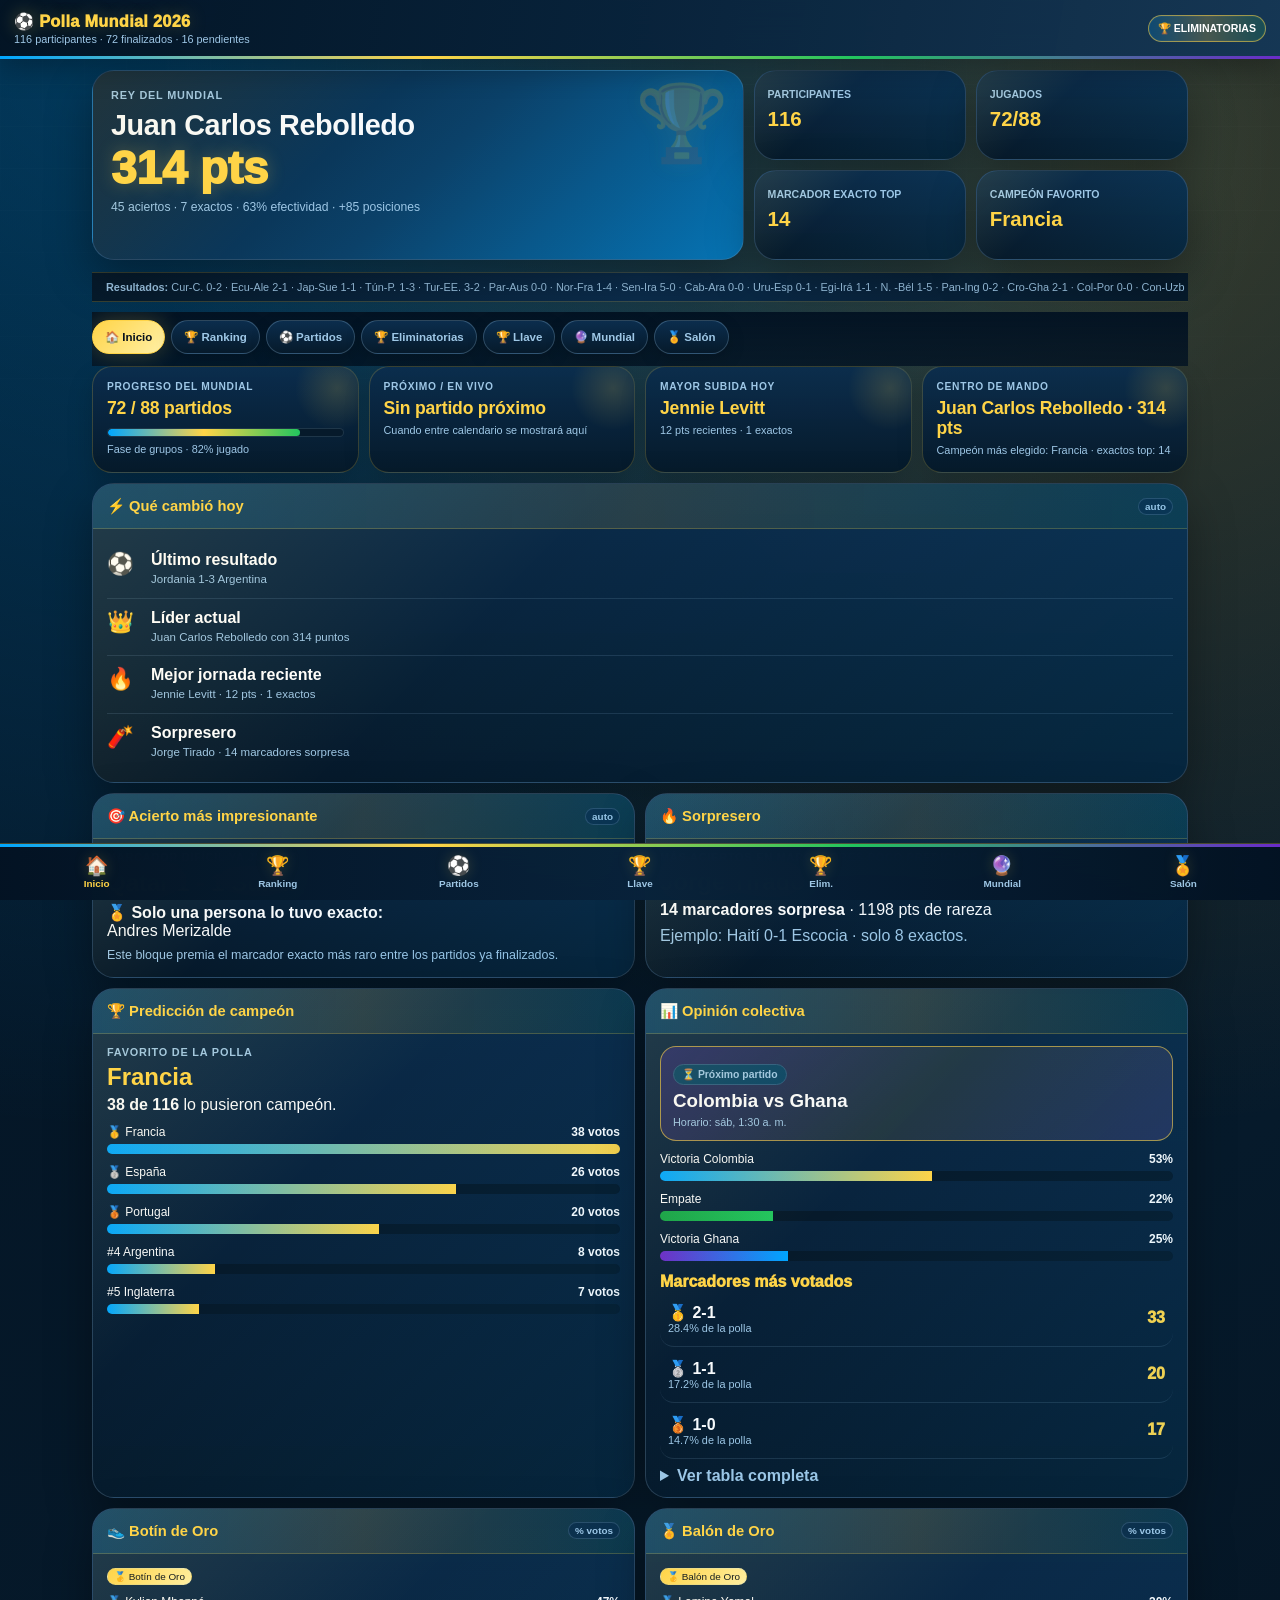
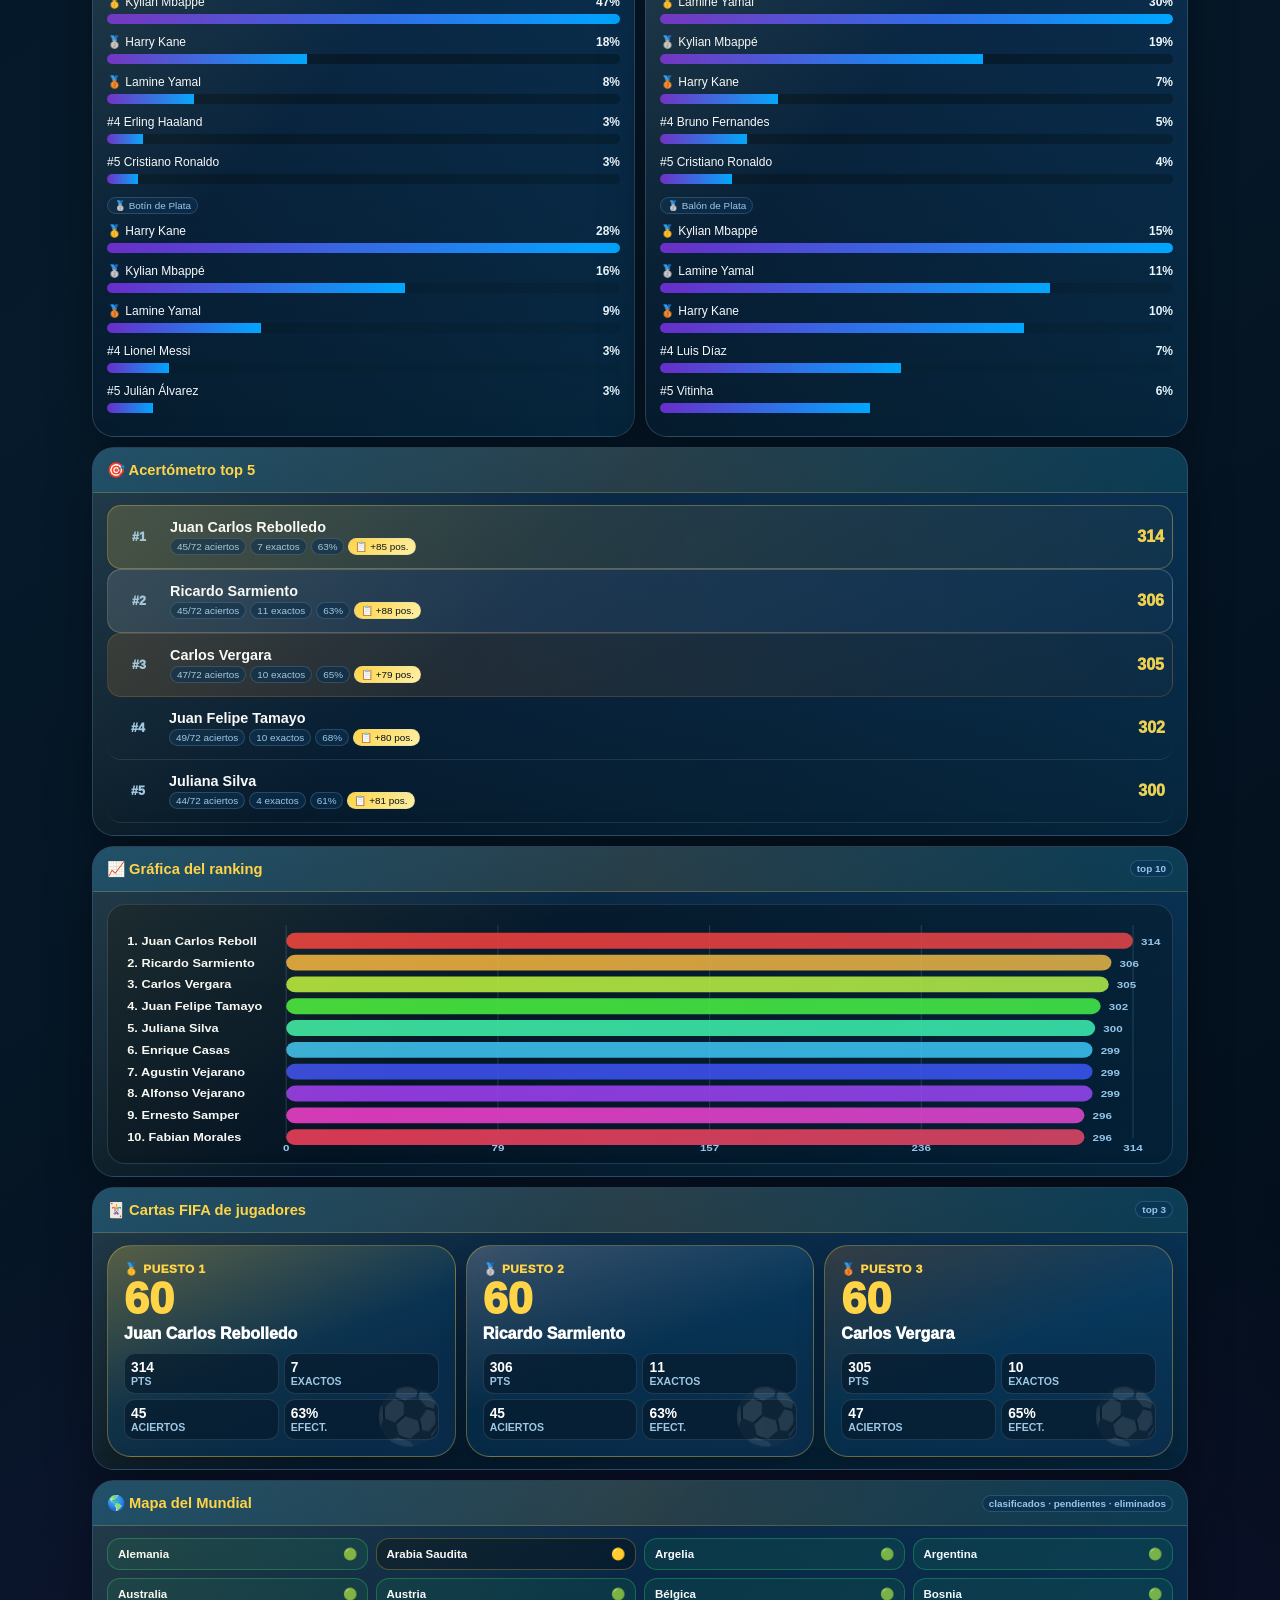
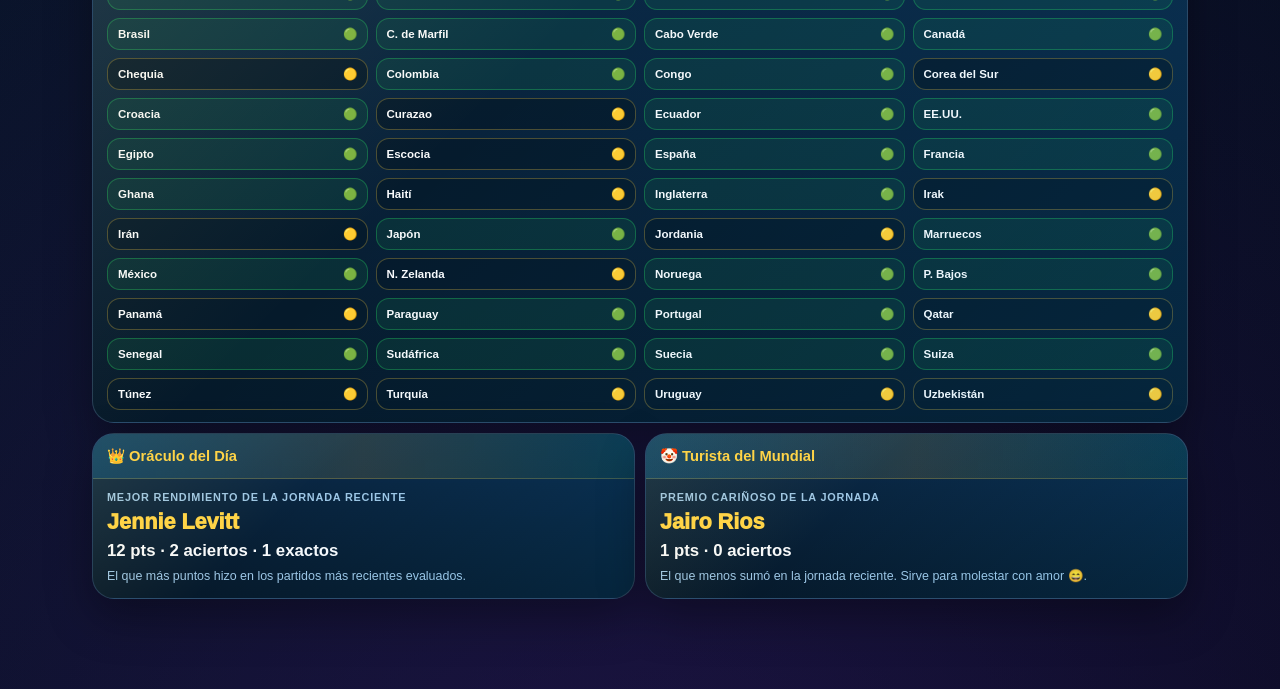
==== commit 047af6b0: "Add files via upload" ====
--- a/index.html
+++ b/index.html
@@ -199,6 +199,7 @@
     </div>
   </section>
 
+  <div id="diag-banner" style="display:none;background:#1a0a3d;border:1px solid #ffd447;border-radius:12px;padding:10px 14px;margin-bottom:8px;font-size:.74rem;color:#fffaf0"></div>
   <div class="rbar" id="rbar"><b>Resultados:</b> cargando...</div>
 
   <nav class="tabs">
@@ -382,6 +383,16 @@
 <div class="profile" id="profile"><div class="sheet"><button class="close" onclick="closeProfile()">×</button><div class="prof-name" id="prof-name">Perfil</div><div id="prof-card"></div><div style="height:12px"></div><div class="prof-grid" id="prof-grid"></div><div style="height:12px"></div><div class="card"><div class="section-title">Últimos partidos evaluados</div><div class="body" id="prof-matches"></div></div></div></div>
 
 <script>
+// ── Diagnóstico global de errores JS ──────────────────────────────
+window.addEventListener('error', function(e){
+  console.error('[Mundial 2026]', e.message, e.filename, e.lineno);
+  const daily = document.getElementById('daily-card');
+  if(daily && !daily.innerHTML.includes('Error JS')) {
+    const prev = daily.innerHTML;
+    daily.innerHTML = prev + '<div style="margin-top:8px;padding:6px 10px;background:#ef3e3622;border:1px solid #ef3e36;border-radius:8px;font-size:.68rem;color:#ef3e36">⚠️ Error JS: '+String(e.message).replace(/[<>]/g,'')+'</div>';
+  }
+});
+
 let PRED,RES,PARTICIPANTES=[],MATCHES=[],PLAYED=[],PENDING=[],RANKING=[],GROUP='A',CHAMPIONS=[],RARE_EVENTS=[],SURPRISE=null;
 
 // Calendario interno para ordenar "en vivo" y "próximos".
@@ -520,10 +531,35 @@
 }
 
 async function loadData(){
+  function showLoadError(msg,detail){
+    const sub=document.getElementById('subtitle');
+    const daily=document.getElementById('daily-card');
+    if(sub)sub.textContent='Error al cargar datos';
+    const isFile=location.protocol==='file:';
+    const hintFile=[
+      '<div style="margin-top:10px;padding:10px;background:#ffd44722;',
+      'border:1px solid #ffd447;border-radius:10px;font-size:.8rem">',
+      '<b>Abriste index.html en file:// &mdash; los fetch() no funcionan aqui</b><br><br>',
+      '<b>Soluciones:</b><br>',
+      '① <b>GitHub Pages</b> (ya configurado): sube y usa tu URL https://...<br>',
+      '② <b>Python local:</b> abre terminal en la carpeta y corre:<br>',
+      '&nbsp;&nbsp;<code>python3 -m http.server 8000</code><br>',
+      '&nbsp;&nbsp;luego abre <b>http://localhost:8000</b><br>',
+      '③ <b>VS Code:</b> extensión Live Server → clic derecho → Open with Live Server',
+      '</div>'
+    ].join('');
+    const hintServer='<div style="margin-top:8px;font-size:.75rem;color:var(--muted)">Detalle: '+esc(String(detail||msg))+'<br>Verifica que los JSON estén junto a index.html.</div>';
+    if(daily)daily.innerHTML='<div class="empty">'+esc(String(msg))+'</div>'+(isFile?hintFile:hintServer);
+    ['ranking-list','ko-16-content','ko-8-content','ko-4-content','ko-2-content','ko-final-content','ko-resumen-content'].forEach(id=>{
+      const el=document.getElementById(id);
+      if(el&&!el.innerHTML.trim())el.innerHTML='<div class="empty">Esperando datos...</div>';
+    });
+  }
+
   try{
     const [p,r]=await Promise.all([
-      fetch('predicciones.json?ts='+Date.now(), {cache:'no-store'}).then(x=>{if(!x.ok)throw new Error('No cargó predicciones.json');return x.json()}),
-      fetch('resultados.json?ts='+Date.now(), {cache:'no-store'}).then(x=>{if(!x.ok)throw new Error('No cargó resultados.json');return x.json()})
+      fetch('predicciones.json?ts='+Date.now(),{cache:'no-store'}).then(x=>{if(!x.ok)throw new Error('predicciones.json HTTP '+x.status);return x.json()}),
+      fetch('resultados.json?ts='+Date.now(),{cache:'no-store'}).then(x=>{if(!x.ok)throw new Error('resultados.json HTTP '+x.status);return x.json()})
     ]);
     PRED=p;RES=r;
     PARTICIPANTES=(p.participantes||[]).filter(x=>x.id!=='alejandro_gonzalex'&&x.nombre!=='Alejandro Gonzalex');
@@ -531,9 +567,10 @@
     PLAYED=MATCHES.filter(isScoreable).sort((a,b)=>matchTime(a)-matchTime(b));
     PENDING=MATCHES.filter(m=>!isScoreable(m)).sort((a,b)=>matchTime(a)-matchTime(b));
     calculate();renderAll();
+    window._dataLoaded=true;
+    if(typeof window._bracketReady==='function')window._bracketReady();
   }catch(e){
-    document.getElementById('subtitle').textContent='No pude cargar predicciones.json/resultados.json';
-    document.getElementById('daily-card').innerHTML='<div class="empty">No cargaron los datos. Revisa que index.html, predicciones.json y resultados.json estén en la misma carpeta. Detalle: '+esc(e.message)+'</div>';
+    showLoadError('No pude cargar los JSON de datos',e.message);
   }
 }
 
@@ -806,7 +843,7 @@
     // Mientras no hayan cerrado todos los grupos, se evalúan solo los dos primeros de los grupos cerrados.
     // Los mejores terceros se activan cuando cierren los 12 grupos para evitar falsos positivos.
   }
-  return {teams:qualified,closed,total:groupLetters().length};
+  qualified.teams = qualified; qualified.closed = closed; qualified.total = groupLetters().length; return qualified;
 }
 function qualifierRanking(){
   // Esta tabla NO suma simplemente equipos clasificados.
@@ -895,12 +932,14 @@
 }
 function renderEliminatorias(){
   if(!document.getElementById('ko-16-content'))return;
-  renderQualifierModule();
-  renderKORank('8vos','ko-8-content');
-  renderKORank('Cuartos','ko-4-content');
-  renderKORank('Semis','ko-2-content');
-  renderKORank('Final','ko-final-content');
-  renderKOResumen();
+  try{
+    renderQualifierModule();
+    renderKORank('8vos','ko-8-content');
+    renderKORank('Cuartos','ko-4-content');
+    renderKORank('Semis','ko-2-content');
+    renderKORank('Final','ko-final-content');
+    renderKOResumen();
+  }catch(e){console.error('[eliminatorias]',e);}
 }
 
 function currentPhaseLabel(finalCount,total){
@@ -1021,7 +1060,14 @@
   document.getElementById('stat-exact').textContent=exactTop;
   document.getElementById('stat-champ').textContent=fav.team;
   const liveMatches=currentLiveMatches();document.getElementById('live-pill').textContent=liveMatches.length>1?'🔴 '+liveMatches.length+' EN VIVO':(liveMatches.length===1?'🔴 '+liveMatches[0].local+' vs '+liveMatches[0].visitante:'🏆 ELIMINATORIAS');document.getElementById('rbar').innerHTML='<b>Resultados:</b> '+(PLAYED.length?PLAYED.slice(-18).map(m=>esc(m.local.substring(0,3))+'-'+esc(m.visitante.substring(0,3))+' '+m.golesLocal+'-'+m.golesVisitante).join(' · '):'sin partidos finalizados');
-  renderDashboard();renderActivityFeed();renderRankingChart();renderFifaCards();renderWorldMap();renderDaily();renderQuickAwards();renderSurprise();renderCollective();renderChampionCards();renderBotinBalon();renderKOPredictions();renderGroupButtons();renderGroupPredictions();renderTopMeter();renderRanking();renderMatches();renderMatchPredictionTable();renderEliminatorias();renderBadges();renderRarest();
+  [
+    renderDashboard, renderActivityFeed, renderRankingChart, renderFifaCards,
+    renderWorldMap, renderDaily, renderQuickAwards, renderSurprise,
+    renderCollective, renderChampionCards, renderBotinBalon, renderKOPredictions,
+    renderGroupButtons, renderGroupPredictions, renderTopMeter,
+    renderRanking, renderMatches, renderMatchPredictionTable,
+    renderEliminatorias, renderBadges, renderRarest
+  ].forEach(fn=>{ try{ if(typeof fn==='function') fn(); } catch(e){ console.error('[renderAll]',fn?.name,e); } });
 }
 function renderDaily(){
   let best=null;
@@ -1199,11 +1245,12 @@
 }
 function renderGroupButtons(){
   const groups=[...new Set(MATCHES.map(m=>m.grupo).filter(Boolean))].sort();
-  document.getElementById('group-buttons').innerHTML=groups.map(g=>'<button class="'+(g===GROUP?'act':'')+'" onclick="GROUP=\''+g+'\';renderGroupButtons();renderGroupPredictions()">Grupo '+g+'</button>').join('');
+  const gbEl=document.getElementById('group-buttons');if(!gbEl)return;
+  gbEl.innerHTML=groups.map(g=>'<button class="'+(g===GROUP?'act':'')+'" onclick="GROUP=\''+g+'\';renderGroupButtons();renderGroupPredictions()">Grupo '+g+'</button>').join('');
 }
 function renderGroupPredictions(){
   const ms=MATCHES.filter(m=>m.grupo===GROUP);
-  document.getElementById('group-predictions').innerHTML=ms.map(m=>{
+  const gpEl=document.getElementById('group-predictions');if(!gpEl)return;gpEl.innerHTML=ms.map(m=>{
     let local=0,emp=0,visit=0,exactReal=0,total=0;
     PARTICIPANTES.forEach(p=>{
       const pr=p.predicciones?.[m.id];if(!pr)return;total++;
@@ -1219,8 +1266,8 @@
   }).join('')||'<div class="empty">Sin partidos para este grupo.</div>';
 }
 function predBar(label,n,total,cls){return '<div class="barrow"><div class="barhead"><span>'+esc(label)+'</span><b>'+pct(n,total)+'%</b></div><div class="bar"><div class="fill '+cls+'" style="width:'+pct(n,total)+'%"></div></div></div>'}
-function renderTopMeter(){document.getElementById('top-meter').innerHTML=RANKING.slice(0,5).map(p=>'<div class="rank-row" onclick="openProfile(\''+p.id+'\')"><div class="pos">#'+p.pos+'</div><div><div class="name">'+esc(p.nombre)+'</div><div class="chips"><span class="chip">'+p.hit+'/'+PLAYED.length+' aciertos</span><span class="chip">'+p.exact+' exactos</span><span class="chip">'+p.pct+'%</span>'+((p.groupPosPts||0)?'<span class="chip gold">📋 +'+p.groupPosPts+' pos.</span>':'')+'</div></div><div class="pts">'+p.pts+'</div></div>').join('')}
-function renderRanking(){const q=norm(document.getElementById('search')?.value||'');const arr=RANKING.filter(p=>!q||norm(p.nombre).includes(q));document.getElementById('ranking-list').innerHTML=arr.map(p=>'<div class="rank-row" onclick="openProfile(\''+p.id+'\')"><div class="pos">'+medal(p.pos)+'</div><div><div class="name">'+esc(p.nombre)+'</div><div class="chips"><span class="chip">🎯 '+p.exact+'</span><span class="chip">✅ '+p.hit+'</span><span class="chip">'+p.pct+'%</span><span class="chip violet">🔥 '+(p.surpriseHits||0)+'</span>'+((p.groupPosPts||0)?'<span class="chip gold">📋 +'+p.groupPosPts+' pos.</span>':'')+'</div></div><div class="pts">'+p.pts+'</div></div>').join('')||'<div class="empty">No encontré participantes.</div>'}
+function renderTopMeter(){const tmEl=document.getElementById('top-meter');if(!tmEl)return;tmEl.innerHTML=RANKING.slice(0,5).map(p=>'<div class="rank-row" onclick="openProfile(\''+p.id+'\')"><div class="pos">#'+p.pos+'</div><div><div class="name">'+esc(p.nombre)+'</div><div class="chips"><span class="chip">'+p.hit+'/'+PLAYED.length+' aciertos</span><span class="chip">'+p.exact+' exactos</span><span class="chip">'+p.pct+'%</span>'+((p.groupPosPts||0)?'<span class="chip gold">📋 +'+p.groupPosPts+' pos.</span>':'')+'</div></div><div class="pts">'+p.pts+'</div></div>').join('')}
+function renderRanking(){const searchEl=document.getElementById('search');const q=norm(searchEl?.value||'');const arr=RANKING.filter(p=>!q||norm(p.nombre).includes(q));document.getElementById('ranking-list').innerHTML=arr.map(p=>'<div class="rank-row" onclick="openProfile(\''+p.id+'\')"><div class="pos">'+medal(p.pos)+'</div><div><div class="name">'+esc(p.nombre)+'</div><div class="chips"><span class="chip">🎯 '+p.exact+'</span><span class="chip">✅ '+p.hit+'</span><span class="chip">'+p.pct+'%</span><span class="chip violet">🔥 '+(p.surpriseHits||0)+'</span>'+((p.groupPosPts||0)?'<span class="chip gold">📋 +'+p.groupPosPts+' pos.</span>':'')+'</div></div><div class="pts">'+p.pts+'</div></div>').join('')||'<div class="empty">No encontré participantes.</div>'}
 function matchPhaseLabel(m){
   const id=m.id;const num=parseInt((id||'').replace('p',''));
   if(num>=73&&num<=88)return'🏆 16avos de Final';
@@ -1375,15 +1422,32 @@
 function syncBottom(id){const buttons=[...document.querySelectorAll('.bottom button')];buttons.forEach(b=>b.classList.remove('act'));const idx={inicio:0,ranking:1,partidos:2,bracket:3,eliminatorias:4,preds:5,salon:6}[id];if(idx!==undefined)buttons[idx].classList.add('act')}
 
 loadData();
-// Refresca automáticamente los JSON sin recargar la página.
-// Así, cuando GitHub Actions actualice resultados.json, la tabla cambia sola.
+// Auto-refresca cada 60s para capturar actualizaciones de GitHub Actions
 setInterval(()=>{
   loadData();
-  // Actualizar el bracket si está visible
-  if(document.getElementById('bracket')?.classList.contains('act')){
-    refreshBracket('bracket-section-body');
+  if(document.getElementById('bracket')?.classList.contains('act')&&window._dataLoaded){
+    if(typeof refreshBracket==='function')refreshBracket('bracket-section-body');
   }
 }, 60*1000);
+
+// ── Panel de diagnóstico ────────────────────────────────────────
+function showDiagnostic(){
+  const banner=document.getElementById('diag-banner');
+  if(!banner)return;
+  const isFile=location.protocol==='file:';
+  if(!window._dataLoaded){
+    banner.style.display='block';
+    if(isFile){
+      banner.innerHTML='<b>Protocolo file:// detectado.</b> Fetch no funciona aqui. '
+        +'Corre: <code>python3 -m http.server 8000</code> y abre http://localhost:8000';
+    } else {
+      banner.innerHTML='Cargando datos del torneo...';
+    }
+  } else {
+    banner.style.display='none';
+  }
+}
+setTimeout(showDiagnostic, 1500);
 </script>
 <!-- 🏆 Camino al Campeonato: módulo independiente -->
 <script src="bracket.js"></script>
